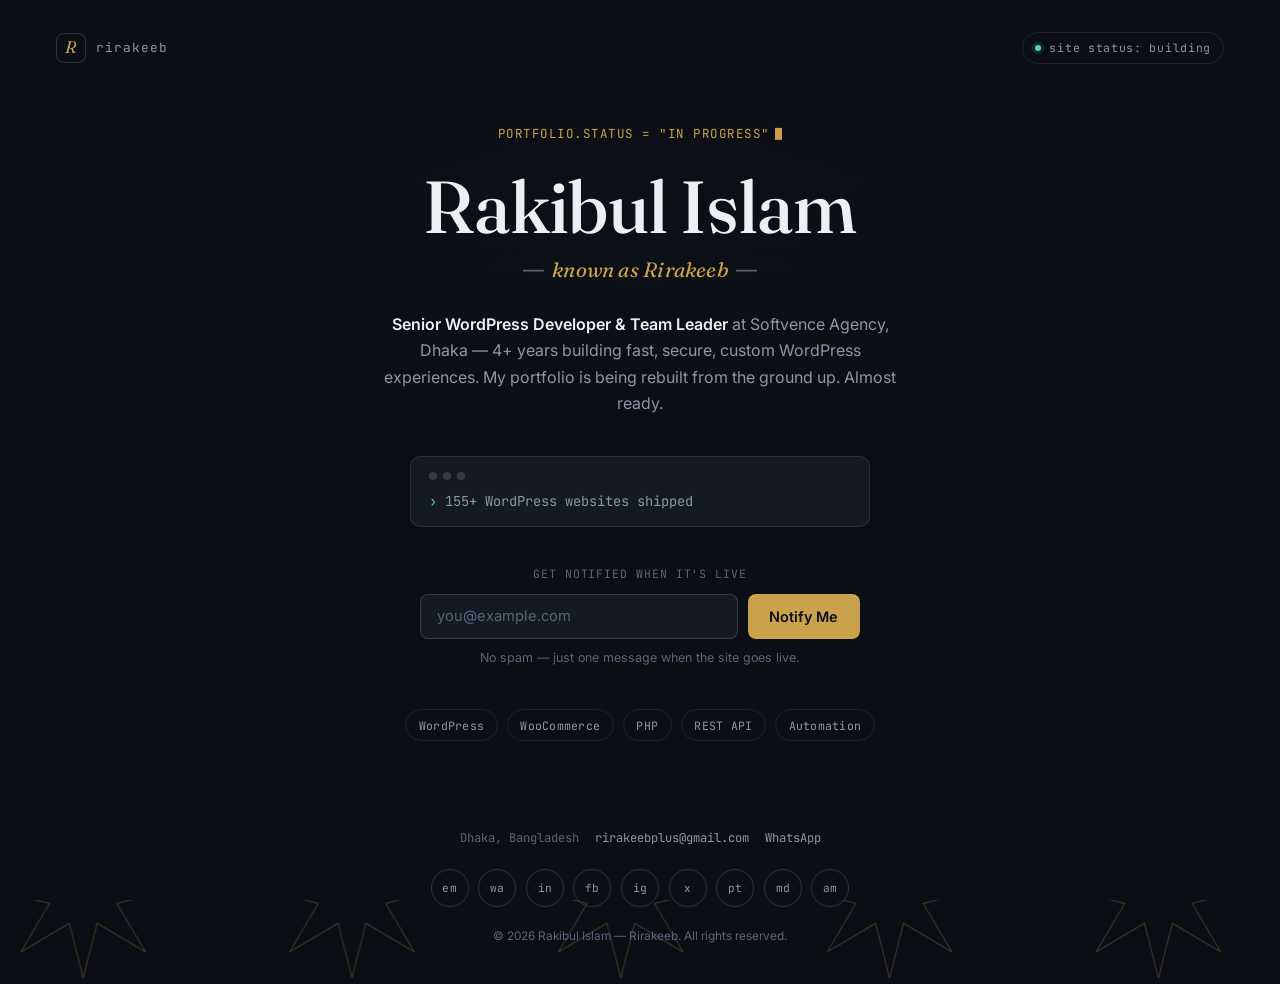
==== index.html @ 772b8db7 "Add initial HTML structure for coming soon page" ====
<!DOCTYPE html>
<html lang="en">
<head>
<meta charset="UTF-8">
<meta name="viewport" content="width=device-width, initial-scale=1.0">
<title>Rakibul Islam (Rirakeeb) — Coming Soon</title>
<meta name="description" content="Rakibul Islam, known as Rirakeeb — Senior WordPress Developer & Team Leader. Portfolio launching soon.">
<link rel="icon" href="data:image/svg+xml,<svg xmlns=%22http://www.w3.org/2000/svg%22 viewBox=%220 0 100 100%22><rect width=%22100%22 height=%22100%22 rx=%2222%22 fill=%22%230B0E14%22/><text x=%2250%22 y=%2266%22 font-size=%2258%22 text-anchor=%22middle%22 fill=%22%23C9A24B%22 font-family=%22Georgia,serif%22>R</text></svg>">

<link rel="preconnect" href="https://fonts.googleapis.com">
<link rel="preconnect" href="https://fonts.gstatic.com" crossorigin>
<link href="https://fonts.googleapis.com/css2?family=Fraunces:ital,opsz,wght@0,9..144,300;0,9..144,500;0,9..144,600;1,9..144,400;1,9..144,500&family=Inter:wght@400;500;600&family=JetBrains+Mono:wght@400;500&display=swap" rel="stylesheet">

<style>
  :root{
    --bg:#0B0E14;
    --bg-soft:#0F131B;
    --surface:#141924;
    --border:rgba(237,239,243,0.09);
    --border-strong:rgba(237,239,243,0.16);
    --text:#EDEFF3;
    --muted:#8D96A8;
    --muted-dim:#5C6478;
    --gold:#C9A24B;
    --gold-soft:rgba(201,162,75,0.14);
    --teal:#4FD1C5;
    --font-display:'Fraunces', Georgia, serif;
    --font-body:'Inter', -apple-system, BlinkMacSystemFont, sans-serif;
    --font-mono:'JetBrains Mono', 'Courier New', monospace;
    --max-w: 760px;
  }

  *{ margin:0; padding:0; box-sizing:border-box; }

  html{ color-scheme: dark; }

  body{
    background:var(--bg);
    color:var(--text);
    font-family:var(--font-body);
    line-height:1.5;
    min-height:100vh;
    overflow-x:hidden;
    position:relative;
    -webkit-font-smoothing:antialiased;
  }

  /* ---------- background: geometric star field ---------- */
  .star-field{
    position:fixed;
    inset:-25vmax;
    width:150vmax;
    height:150vmax;
    z-index:0;
    pointer-events:none;
    opacity:0.55;
    animation: spin-slow 220s linear infinite;
  }
  .star-field svg{ width:100%; height:100%; }
  .star-shape{
    fill:none;
    stroke:var(--gold);
    stroke-width:0.6;
    opacity:0.5;
  }
  .star-dot{ fill:var(--gold); opacity:0.35; }

  @keyframes spin-slow{
    from{ transform:rotate(0deg); }
    to{ transform:rotate(360deg); }
  }

  .vignette{
    position:fixed;
    inset:0;
    z-index:1;
    pointer-events:none;
    background:
      radial-gradient(ellipse 60% 50% at 50% 38%, rgba(11,14,20,0) 0%, var(--bg) 78%),
      linear-gradient(180deg, var(--bg-soft) 0%, var(--bg) 45%, var(--bg) 100%);
  }

  /* ---------- layout shell ---------- */
  .wrap{
    position:relative;
    z-index:2;
    min-height:100vh;
    display:flex;
    flex-direction:column;
  }

  header{
    display:flex;
    align-items:center;
    justify-content:space-between;
    padding:2rem clamp(1.25rem, 5vw, 3.5rem) 0;
  }

  .brandmark{
    display:flex;
    align-items:center;
    gap:0.6rem;
    font-family:var(--font-mono);
    font-size:0.8rem;
    letter-spacing:0.08em;
    color:var(--muted);
    text-decoration:none;
  }
  .brandmark .glyph{
    width:30px; height:30px;
    border:1px solid var(--border-strong);
    border-radius:8px;
    display:flex; align-items:center; justify-content:center;
    font-family:var(--font-display);
    font-style:italic;
    font-size:1.05rem;
    color:var(--gold);
  }

  .status-pill{
    font-family:var(--font-mono);
    font-size:0.72rem;
    letter-spacing:0.06em;
    color:var(--muted);
    border:1px solid var(--border);
    padding:0.4rem 0.75rem;
    border-radius:999px;
    display:flex;
    align-items:center;
    gap:0.5rem;
    white-space:nowrap;
  }
  .status-pill .dot{
    width:6px; height:6px; border-radius:50%;
    background:var(--teal);
    box-shadow:0 0 0 3px rgba(79,209,197,0.15);
    animation: pulse 2.4s ease-in-out infinite;
  }
  @keyframes pulse{
    0%,100%{ opacity:1; }
    50%{ opacity:0.35; }
  }

  main{
    flex:1;
    display:flex;
    align-items:center;
    justify-content:center;
    padding:3.5rem clamp(1.25rem, 5vw, 3.5rem);
  }

  .hero{
    max-width:var(--max-w);
    width:100%;
    text-align:center;
  }

  .eyebrow{
    font-family:var(--font-mono);
    font-size:0.78rem;
    letter-spacing:0.12em;
    text-transform:uppercase;
    color:var(--gold);
    display:inline-flex;
    align-items:baseline;
    gap:0.15rem;
    margin-bottom:1.6rem;
  }
  .eyebrow .cursor{
    display:inline-block;
    width:0.55em;
    height:1em;
    background:var(--gold);
    margin-left:0.2rem;
    animation: blink 1.05s steps(1) infinite;
    transform:translateY(0.15em);
  }
  @keyframes blink{ 50%{ opacity:0; } }

  h1{
    font-family:var(--font-display);
    font-weight:500;
    font-size:clamp(2.6rem, 7.5vw, 4.6rem);
    line-height:1.03;
    letter-spacing:-0.01em;
    color:var(--text);
  }

  .also-known{
    font-family:var(--font-display);
    font-style:italic;
    font-weight:400;
    font-size:clamp(1.05rem, 2.4vw, 1.3rem);
    color:var(--gold);
    margin-top:0.55rem;
    letter-spacing:0.01em;
  }
  .also-known::before,
  .also-known::after{
    content:"—";
    color:var(--muted-dim);
    margin:0 0.5rem;
    font-style:normal;
    font-family:var(--font-body);
  }

  .lede{
    max-width:520px;
    margin:1.6rem auto 0;
    color:var(--muted);
    font-size:1rem;
    line-height:1.65;
  }
  .lede strong{ color:var(--text); font-weight:600; }

  /* ---------- terminal ticker ---------- */
  .ticker{
    margin:2.5rem auto 0;
    max-width:460px;
    border:1px solid var(--border);
    background:var(--surface);
    border-radius:10px;
    padding:0.9rem 1.1rem;
    text-align:left;
  }
  .ticker-head{
    display:flex;
    gap:6px;
    margin-bottom:0.7rem;
  }
  .ticker-head span{
    width:8px; height:8px; border-radius:50%;
    background:var(--border-strong);
  }
  .ticker-line{
    font-family:var(--font-mono);
    font-size:0.86rem;
    color:var(--muted);
    min-height:1.3em;
    display:flex;
    align-items:center;
    transition:opacity 0.35s ease, transform 0.35s ease;
  }
  .ticker-line .arrow{ color:var(--teal); margin-right:0.6em; }
  .ticker-line.fade{ opacity:0; transform:translateY(4px); }

  /* ---------- notify form ---------- */
  .notify{
    margin:2.4rem auto 0;
    max-width:440px;
  }
  .notify-label{
    font-family:var(--font-mono);
    font-size:0.72rem;
    letter-spacing:0.08em;
    text-transform:uppercase;
    color:var(--muted-dim);
    margin-bottom:0.7rem;
  }
  form{
    display:flex;
    gap:0.6rem;
  }
  input[type="email"]{
    flex:1;
    background:var(--surface);
    border:1px solid var(--border-strong);
    color:var(--text);
    font-family:var(--font-body);
    font-size:0.92rem;
    padding:0.78rem 1rem;
    border-radius:8px;
    outline:none;
    transition:border-color 0.2s ease, background 0.2s ease;
  }
  input[type="email"]::placeholder{ color:var(--muted-dim); }
  input[type="email"]:focus{
    border-color:var(--gold);
    background:#171D29;
  }
  button[type="submit"]{
    font-family:var(--font-body);
    font-weight:600;
    font-size:0.9rem;
    color:var(--bg);
    background:var(--gold);
    border:none;
    padding:0 1.35rem;
    border-radius:8px;
    cursor:pointer;
    white-space:nowrap;
    transition:background 0.2s ease, transform 0.15s ease;
  }
  button[type="submit"]:hover{ background:#DDB863; }
  button[type="submit"]:active{ transform:scale(0.97); }
  button[type="submit"]:focus-visible,
  input[type="email"]:focus-visible,
  .badge:focus-visible,
  .brandmark:focus-visible{
    outline:2px solid var(--gold);
    outline-offset:2px;
  }

  .form-note{
    font-size:0.78rem;
    color:var(--muted-dim);
    margin-top:0.65rem;
    min-height:1.1em;
    transition:opacity 0.3s ease;
  }
  .form-note.success{ color:var(--teal); }

  /* ---------- skill chips ---------- */
  .chips{
    display:flex;
    flex-wrap:wrap;
    justify-content:center;
    gap:0.55rem;
    margin:2.6rem auto 0;
    max-width:520px;
  }
  .chip{
    font-family:var(--font-mono);
    font-size:0.72rem;
    letter-spacing:0.02em;
    color:var(--muted);
    border:1px solid var(--border);
    padding:0.4rem 0.8rem;
    border-radius:999px;
  }

  /* ---------- footer ---------- */
  footer{
    padding:2rem clamp(1.25rem, 5vw, 3.5rem) 2.4rem;
    display:flex;
    flex-direction:column;
    align-items:center;
    gap:1.3rem;
  }

  .foot-meta{
    display:flex;
    flex-wrap:wrap;
    justify-content:center;
    gap:0.4rem 1rem;
    font-family:var(--font-mono);
    font-size:0.76rem;
    color:var(--muted-dim);
  }
  .foot-meta a{ color:var(--muted); text-decoration:none; border-bottom:1px solid transparent; }
  .foot-meta a:hover{ color:var(--gold); border-color:var(--gold); }

  .badges{
    display:flex;
    flex-wrap:wrap;
    justify-content:center;
    gap:0.6rem;
  }
  .badge{
    width:38px; height:38px;
    border:1px solid var(--border-strong);
    border-radius:50%;
    display:flex; align-items:center; justify-content:center;
    font-family:var(--font-mono);
    font-size:0.7rem;
    letter-spacing:0.02em;
    color:var(--muted);
    text-decoration:none;
    transition:border-color 0.2s ease, color 0.2s ease, background 0.2s ease, transform 0.15s ease;
  }
  .badge:hover{
    border-color:var(--gold);
    color:var(--bg);
    background:var(--gold);
    transform:translateY(-2px);
  }

  .copyline{
    font-size:0.74rem;
    color:var(--muted-dim);
    text-align:center;
  }

  /* ---------- responsive ---------- */
  @media (max-width: 520px){
    form{ flex-direction:column; }
    button[type="submit"]{ padding:0.78rem; }
    .also-known::before,.also-known::after{ display:none; }
  }

  @media (prefers-reduced-motion: reduce){
    .star-field{ animation:none; }
    .status-pill .dot{ animation:none; }
    .eyebrow .cursor{ animation:none; }
    .ticker-line{ transition:none; }
  }
</style>
</head>
<body>

<div class="star-field" id="starField">
  <svg viewBox="0 0 1000 1000" preserveAspectRatio="xMidYMid slice">
    <defs>
      <pattern id="starPattern" width="140" height="140" patternUnits="userSpaceOnUse">
        <polygon class="star-shape" id="starPoly" points=""></polygon>
        <circle class="star-dot" cx="70" cy="70" r="1.6"></circle>
      </pattern>
    </defs>
    <rect width="1000" height="1000" fill="url(#starPattern)"></rect>
  </svg>
</div>
<div class="vignette"></div>

<div class="wrap">
  <header>
    <a href="#" class="brandmark" aria-label="Rirakeeb home">
      <span class="glyph">R</span>
      <span>rirakeeb</span>
    </a>
    <div class="status-pill">
      <span class="dot"></span>
      <span>site status: building</span>
    </div>
  </header>

  <main>
    <div class="hero">
      <p class="eyebrow">portfolio.status = "in progress"<span class="cursor" aria-hidden="true"></span></p>

      <h1>Rakibul Islam</h1>
      <p class="also-known">known as Rirakeeb</p>

      <p class="lede">
        <strong>Senior WordPress Developer &amp; Team Leader</strong> at Softvence Agency, Dhaka —
        4+ years building fast, secure, custom WordPress experiences.
        My portfolio is being rebuilt from the ground up. Almost ready.
      </p>

      <div class="ticker" aria-live="polite">
        <div class="ticker-head"><span></span><span></span><span></span></div>
        <div class="ticker-line" id="tickerLine">
          <span class="arrow">›</span><span id="tickerText">155+ WordPress websites shipped</span>
        </div>
      </div>

      <div class="notify">
        <p class="notify-label">get notified when it's live</p>
        <form id="notifyForm" action="https://formsubmit.co/rirakeebplus@gmail.com" method="POST">
          <label for="emailInput" class="sr-only" style="position:absolute;left:-9999px;">Email address</label>
          <input type="hidden" name="_subject" value="New notify-me signup — portfolio">
          <input type="hidden" name="_captcha" value="false">
          <input type="hidden" name="_template" value="table">
          <input type="hidden" name="_next" value="https://rakibul-islam.pro.bd/?submitted=true">
          <input type="email" id="emailInput" name="email" placeholder="you@example.com" required autocomplete="email">
          <button type="submit">Notify Me</button>
        </form>
        <p class="form-note" id="formNote">No spam — just one message when the site goes live.</p>
      </div>

      <div class="chips">
        <span class="chip">WordPress</span>
        <span class="chip">WooCommerce</span>
        <span class="chip">PHP</span>
        <span class="chip">REST API</span>
        <span class="chip">Automation</span>
      </div>
    </div>
  </main>

  <footer>
    <div class="foot-meta">
      <span>Dhaka, Bangladesh</span>
      <a href="mailto:rirakeebplus@gmail.com">rirakeebplus@gmail.com</a>
      <a href="https://wa.me/8801920759102" target="_blank" rel="noopener">WhatsApp</a>
    </div>

    <nav class="badges" aria-label="Social links">
      <a class="badge" href="mailto:rirakeebplus@gmail.com" title="Email" aria-label="Email">em</a>
      <a class="badge" href="https://wa.me/8801920759102" target="_blank" rel="noopener" title="WhatsApp" aria-label="WhatsApp">wa</a>
      <a class="badge" href="https://linkedin.com/in/rirakeeb" target="_blank" rel="noopener" title="LinkedIn" aria-label="LinkedIn">in</a>
      <a class="badge" href="https://facebook.com/rirakeeb" target="_blank" rel="noopener" title="Facebook" aria-label="Facebook">fb</a>
      <a class="badge" href="https://instagram.com/rirakeeb" target="_blank" rel="noopener" title="Instagram" aria-label="Instagram">ig</a>
      <a class="badge" href="https://twitter.com/rirakeeb_" target="_blank" rel="noopener" title="Twitter / X" aria-label="Twitter / X">x</a>
      <a class="badge" href="https://pinterest.com/rirakeeb" target="_blank" rel="noopener" title="Pinterest" aria-label="Pinterest">pt</a>
      <a class="badge" href="https://medium.com/@rirakeeb" target="_blank" rel="noopener" title="Medium" aria-label="Medium">md</a>
      <a class="badge" href="https://about.me/rirakeeb" target="_blank" rel="noopener" title="About.me" aria-label="About.me">am</a>
    </nav>

    <p class="copyline">© <span id="year"></span> Rakibul Islam — Rirakeeb. All rights reserved.</p>
  </footer>
</div>

<script>
  // ---- build the 8-point star pattern precisely ----
  (function buildStar(){
    const cx = 70, cy = 70, rOuter = 46, rInner = 19, points = 16;
    let pts = [];
    for(let i = 0; i < points; i++){
      const angle = (Math.PI / (points/2)) * i - Math.PI/2;
      const r = i % 2 === 0 ? rOuter : rInner;
      const x = cx + r * Math.cos(angle);
      const y = cy + r * Math.sin(angle);
      pts.push(x.toFixed(2) + "," + y.toFixed(2));
    }
    const poly = document.getElementById("starPoly");
    if(poly) poly.setAttribute("points", pts.join(" "));
  })();

  // ---- footer year ----
  document.getElementById("year").textContent = new Date().getFullYear();

  // ---- terminal ticker rotation ----
  const tickerItems = [
    "155+ WordPress websites shipped",
    "Leading an 8-member dev team",
    "WooCommerce · REST API · Custom Plugins",
    "AI &amp; workflow automation integrations",
    "Based in Dhaka, Bangladesh"
  ].map(s => s.replace("&amp;", "&"));

  const tickerText = document.getElementById("tickerText");
  const tickerLine = document.getElementById("tickerLine");
  let tickerIndex = 0;
  const reduceMotion = window.matchMedia("(prefers-reduced-motion: reduce)").matches;

  function rotateTicker(){
    tickerLine.classList.add("fade");
    setTimeout(() => {
      tickerIndex = (tickerIndex + 1) % tickerItems.length;
      tickerText.textContent = tickerItems[tickerIndex];
      tickerLine.classList.remove("fade");
    }, reduceMotion ? 0 : 350);
  }
  if(!reduceMotion){
    setInterval(rotateTicker, 3000);
  }

  // ---- notify form is now handled natively by FormSubmit.co (see form action) ----
</script>

</body>
</html>
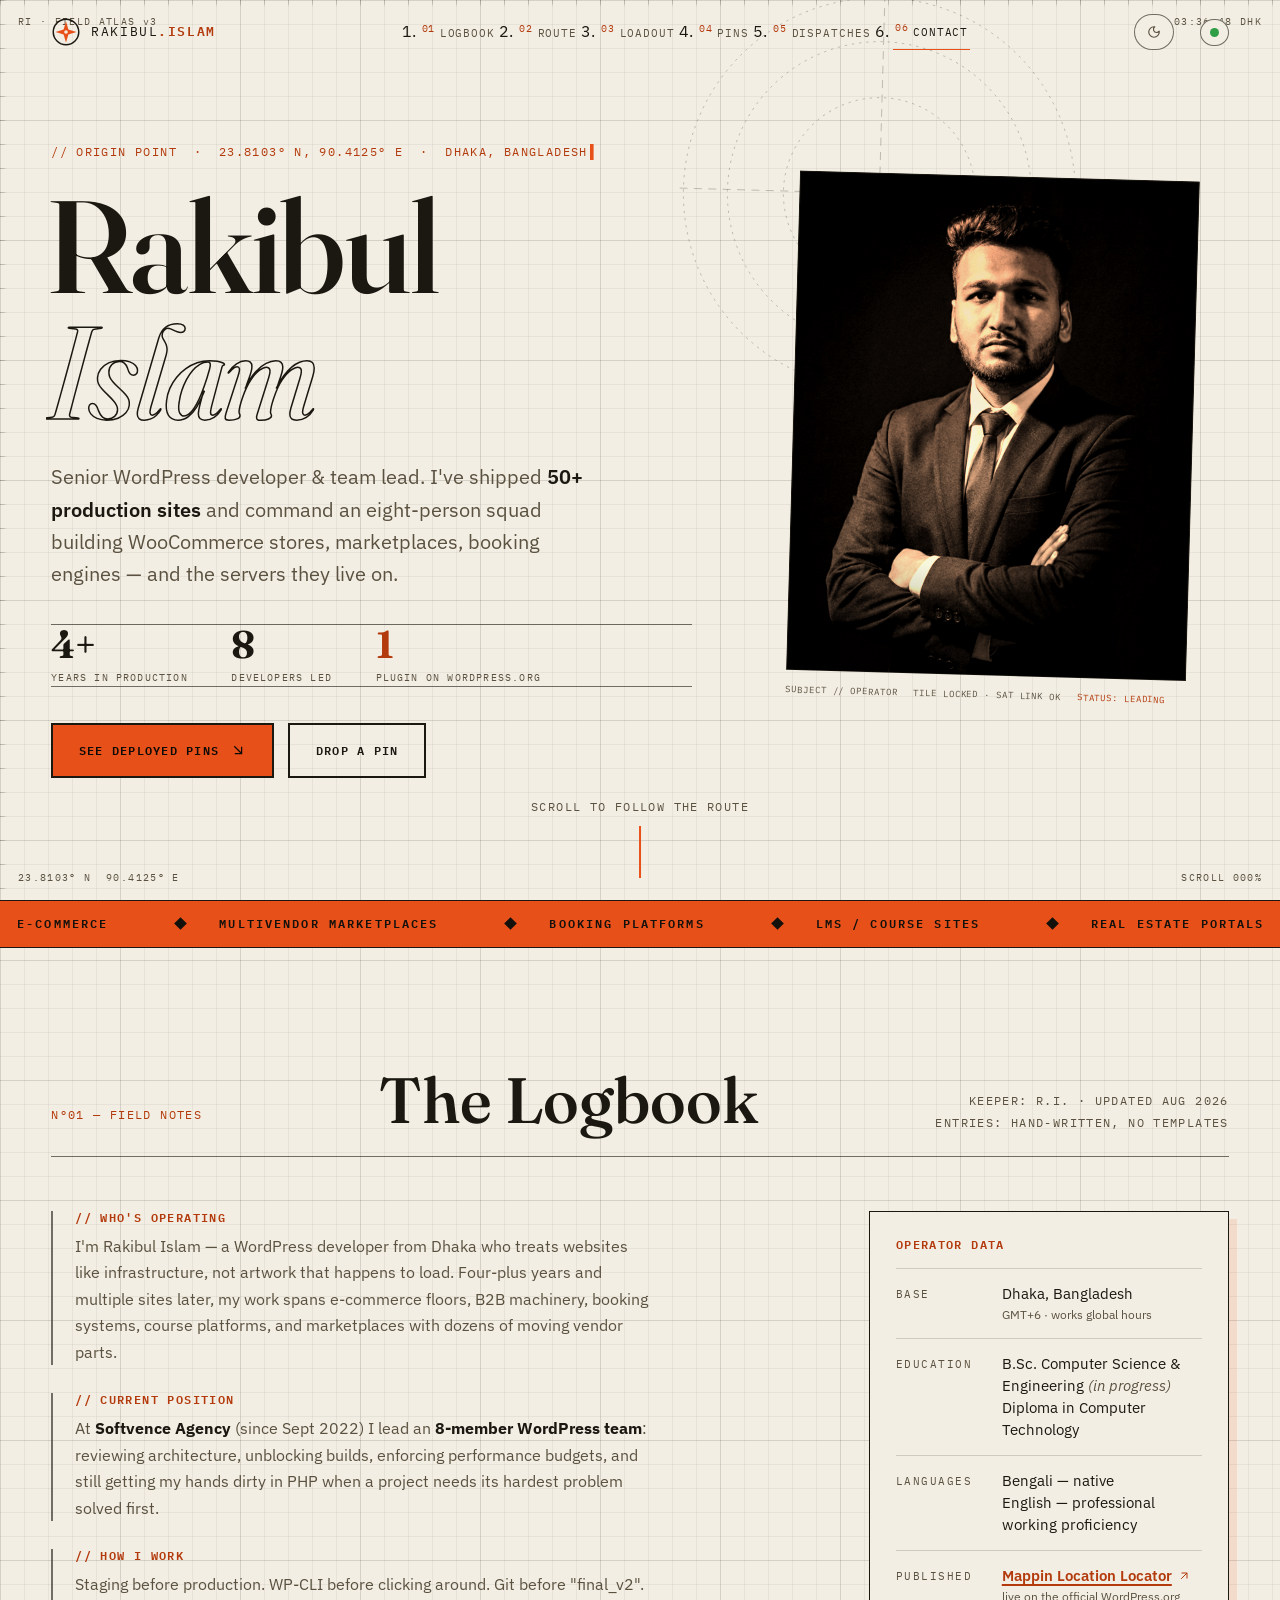
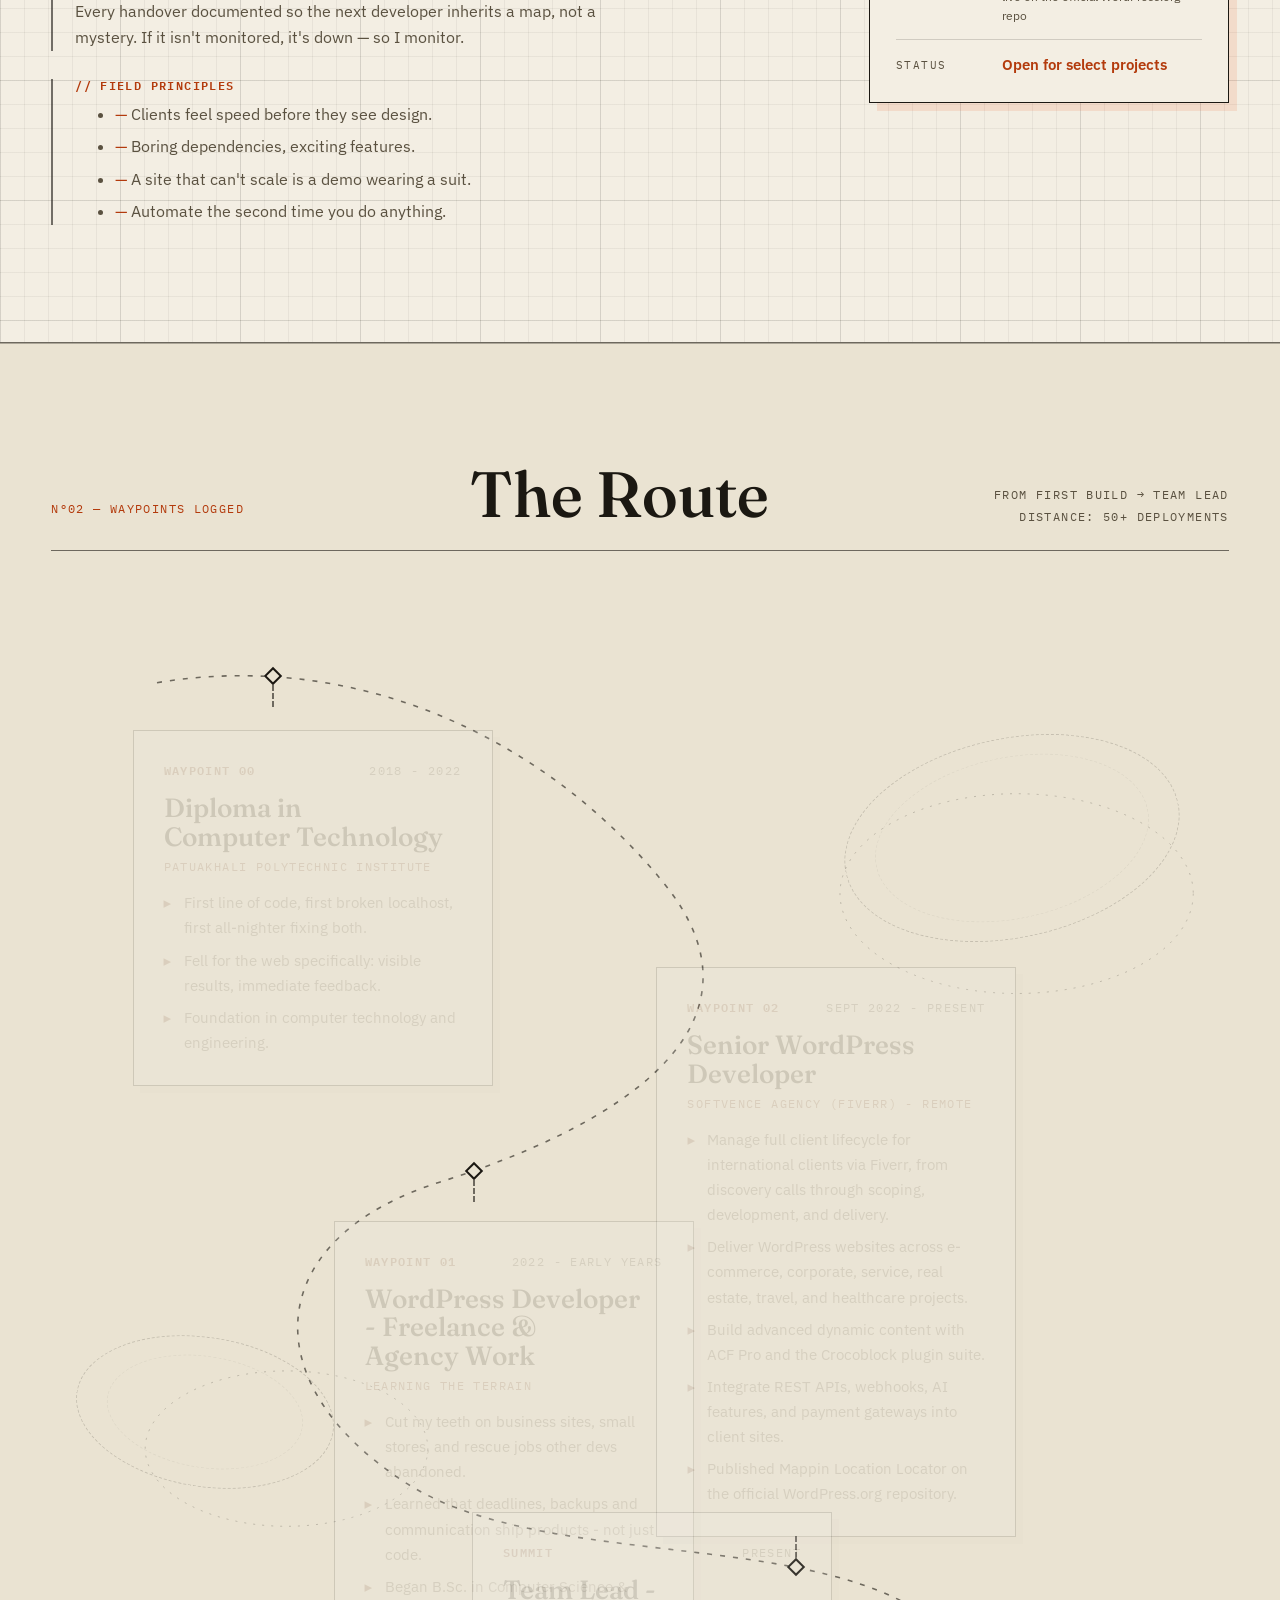
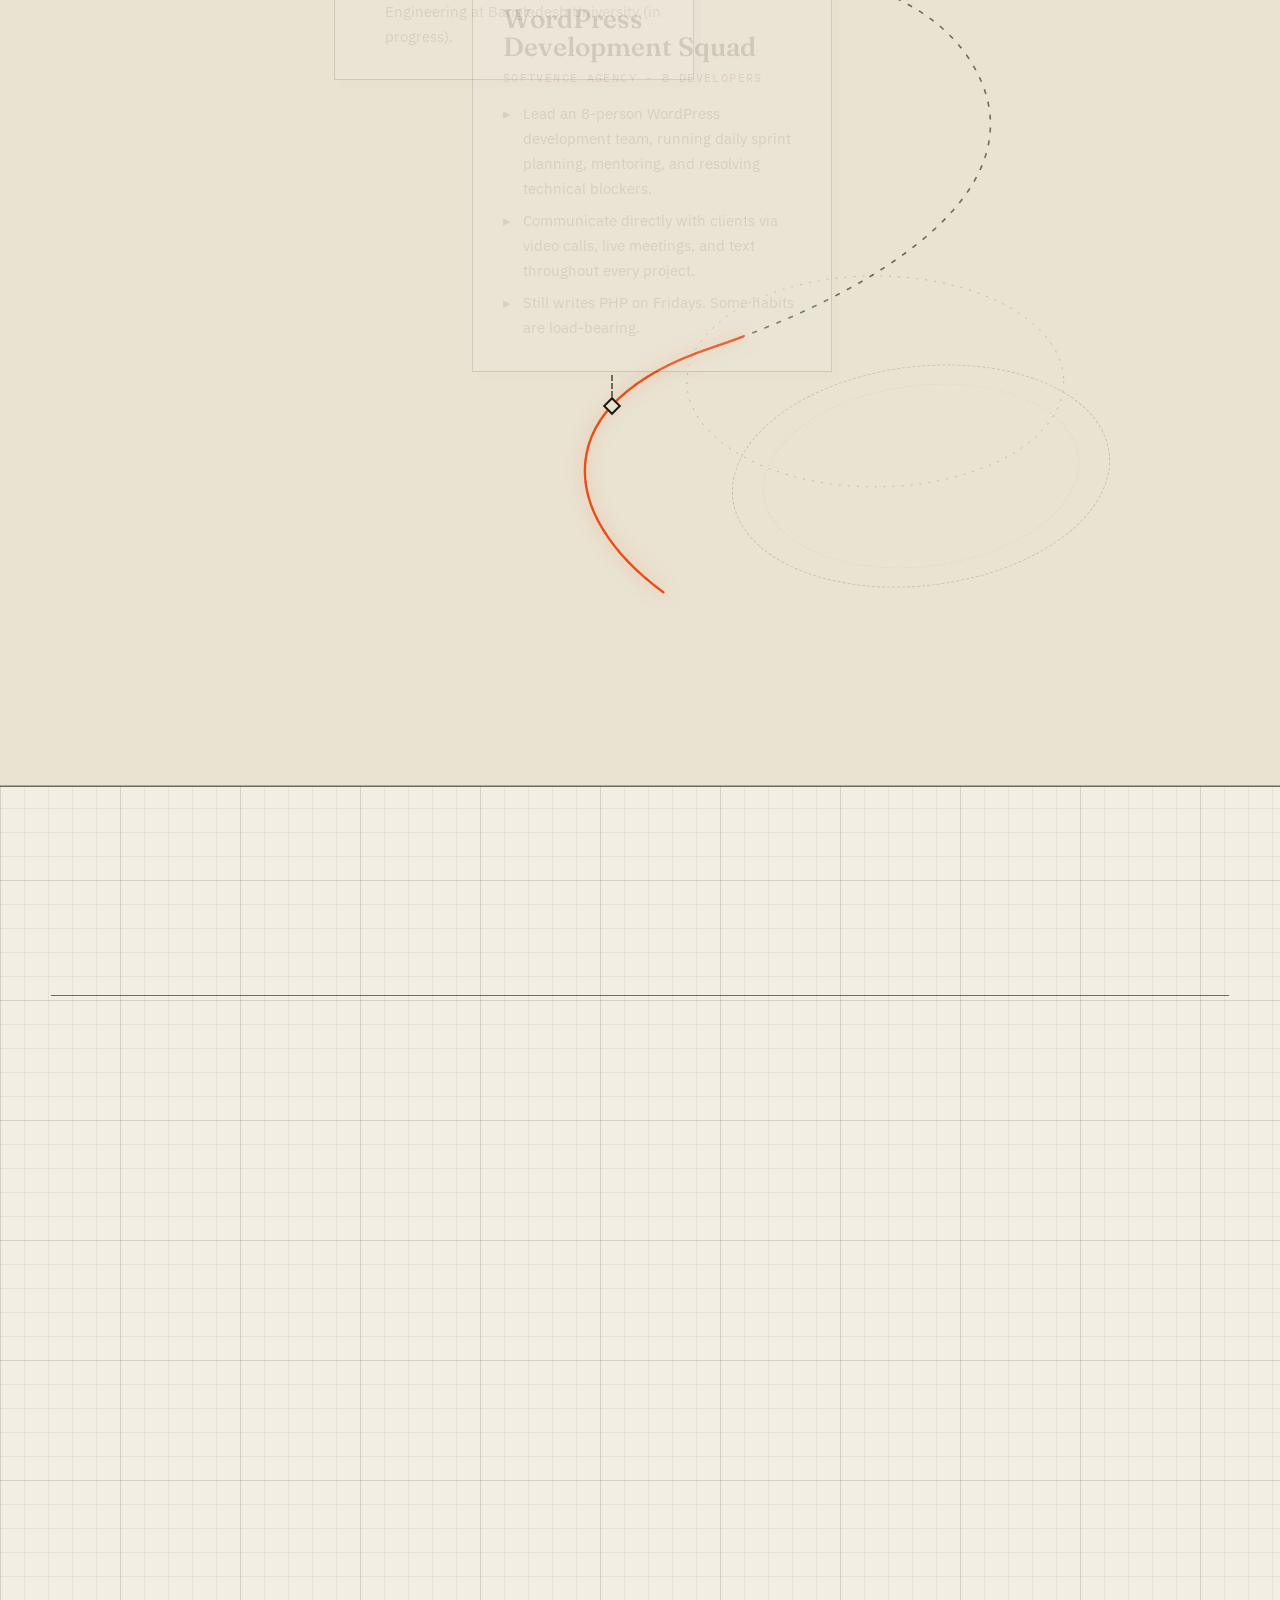
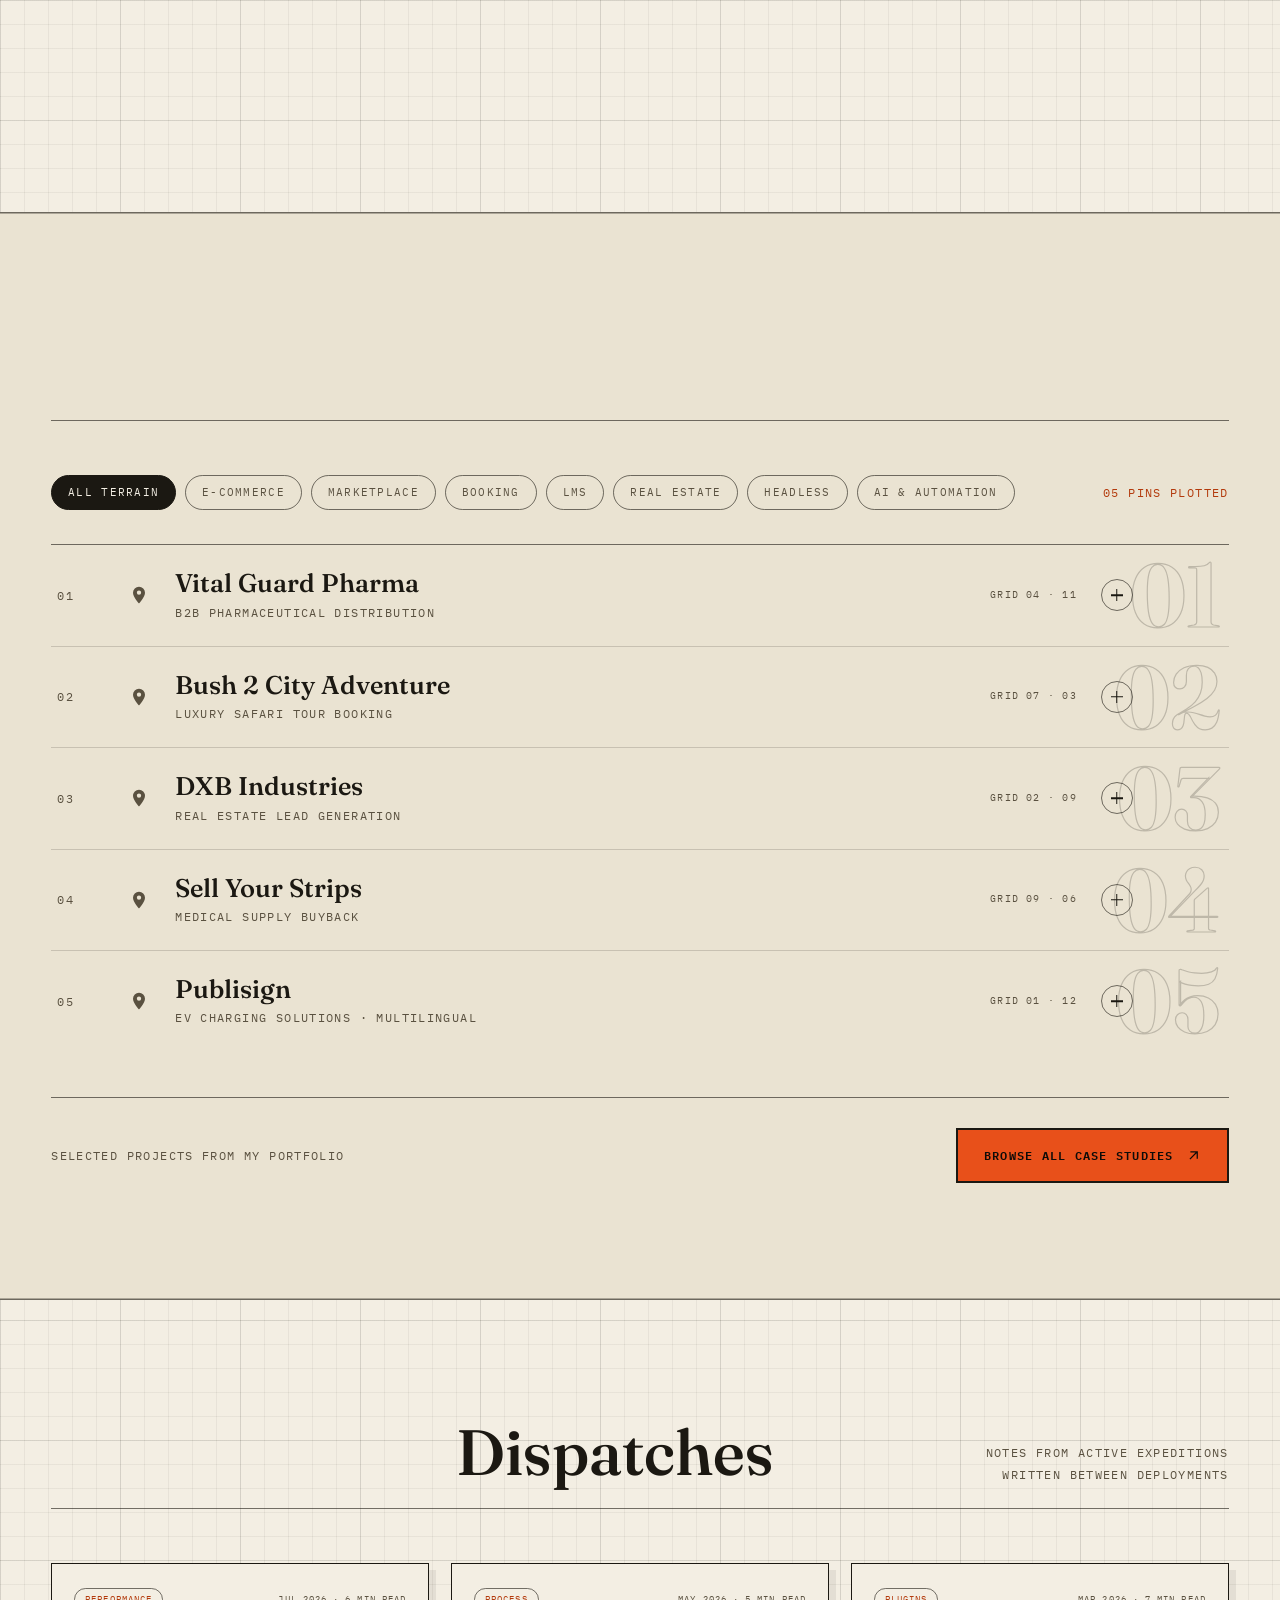
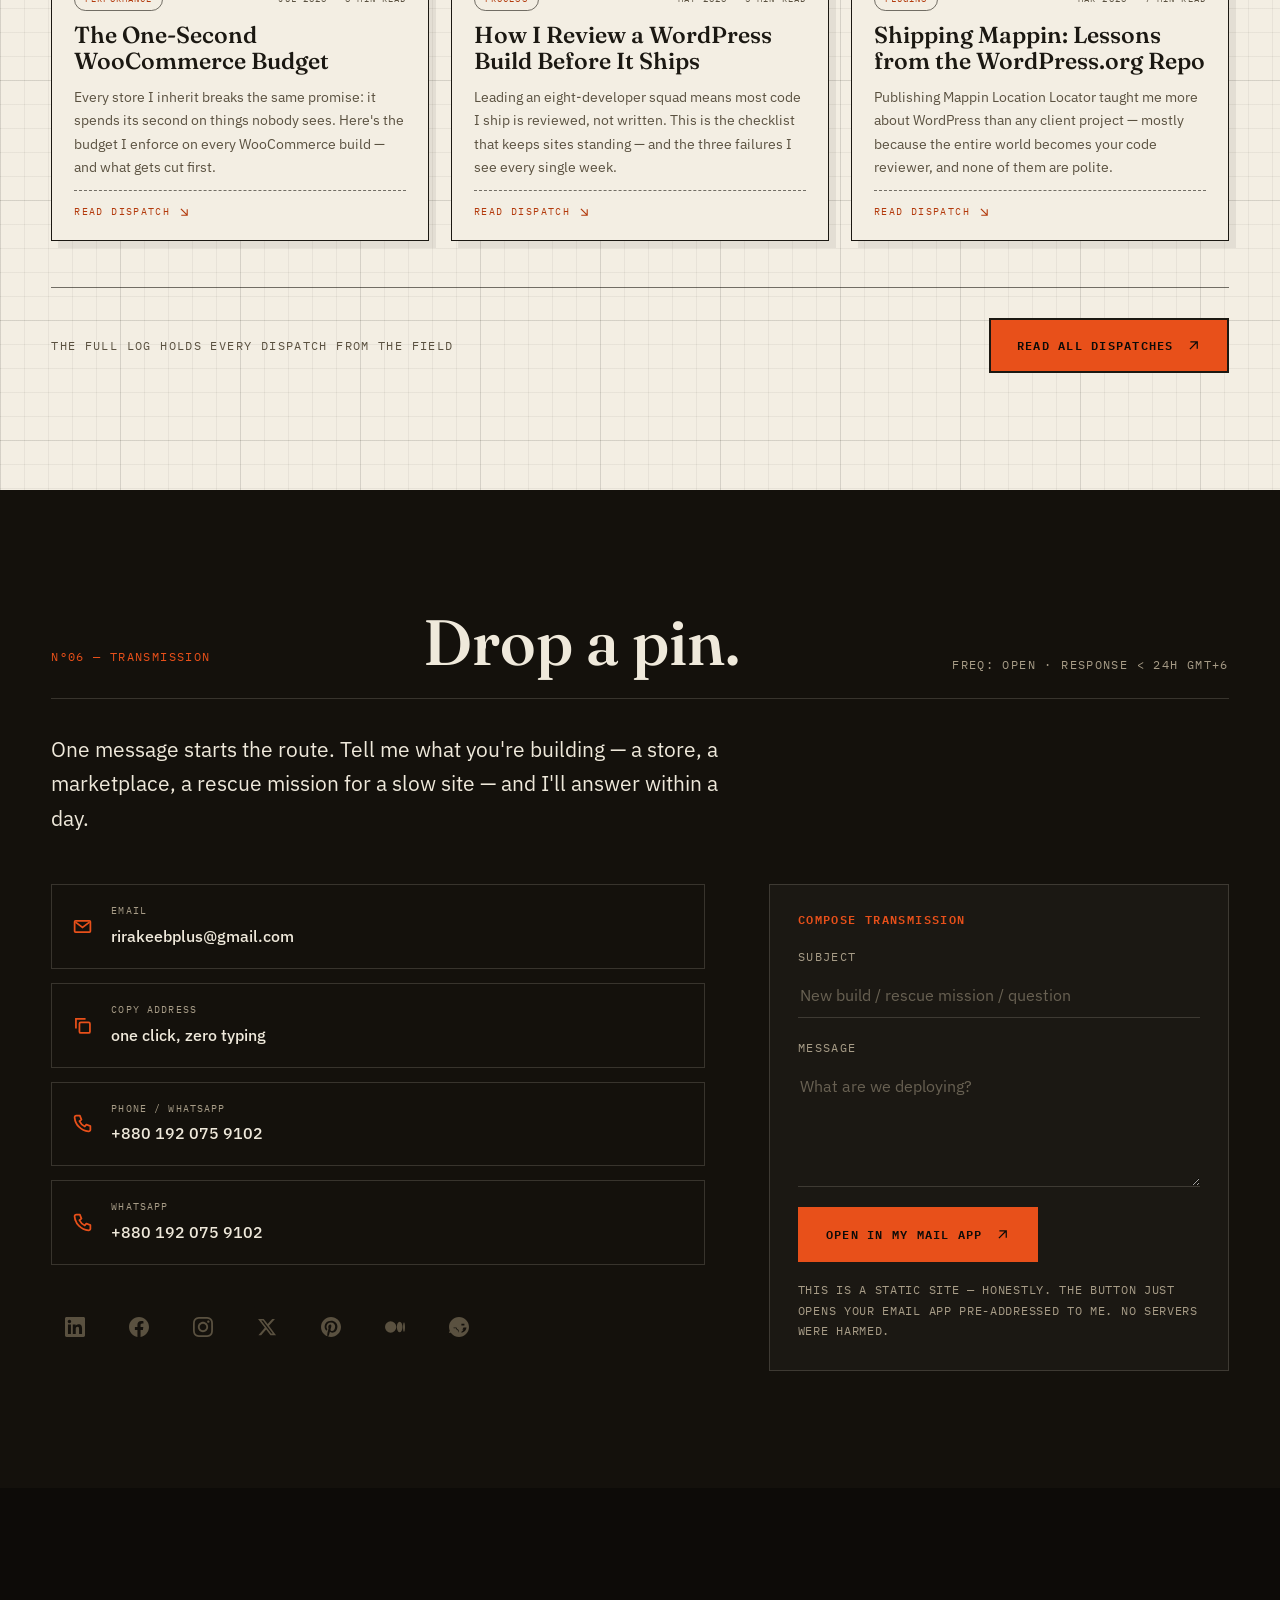
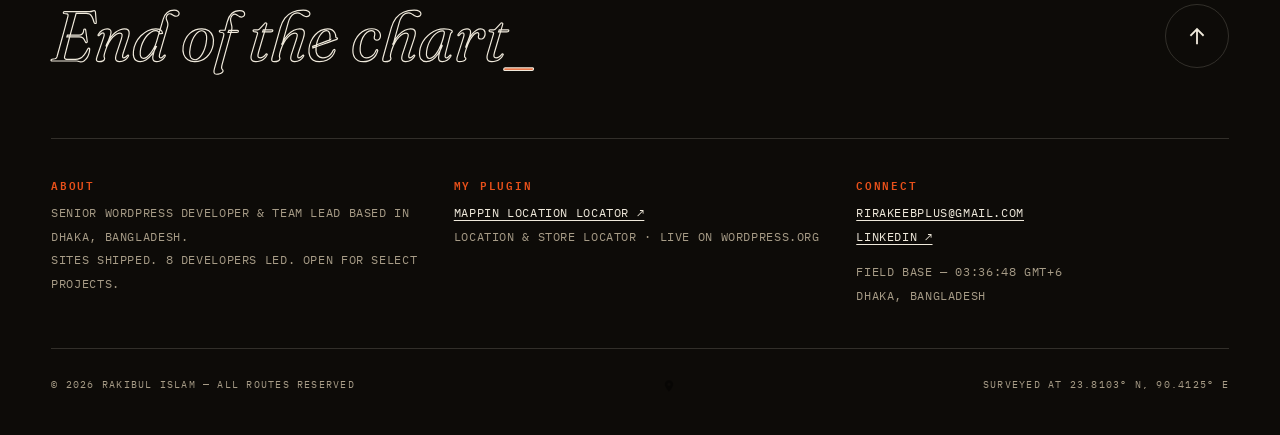
==== commit 3b821706: "Save local portfolio files before merge" ====
--- a/index.html
+++ b/index.html
@@ -1,542 +1,701 @@
-<!DOCTYPE html>
+<!doctype html>
 <html lang="en">
 <head>
-<meta charset="UTF-8">
-<meta name="viewport" content="width=device-width, initial-scale=1.0">
-<title>Rakibul Islam (Rirakeeb) — Coming Soon</title>
-<meta name="description" content="Rakibul Islam, known as Rirakeeb — Senior WordPress Developer & Team Leader. Portfolio launching soon.">
-<link rel="icon" href="data:image/svg+xml,<svg xmlns=%22http://www.w3.org/2000/svg%22 viewBox=%220 0 100 100%22><rect width=%22100%22 height=%22100%22 rx=%2222%22 fill=%22%230B0E14%22/><text x=%2250%22 y=%2266%22 font-size=%2258%22 text-anchor=%22middle%22 fill=%22%23C9A24B%22 font-family=%22Georgia,serif%22>R</text></svg>">
-
-<link rel="preconnect" href="https://fonts.googleapis.com">
-<link rel="preconnect" href="https://fonts.gstatic.com" crossorigin>
-<link href="https://fonts.googleapis.com/css2?family=Fraunces:ital,opsz,wght@0,9..144,300;0,9..144,500;0,9..144,600;1,9..144,400;1,9..144,500&family=Inter:wght@400;500;600&family=JetBrains+Mono:wght@400;500&display=swap" rel="stylesheet">
-
-<style>
-  :root{
-    --bg:#0B0E14;
-    --bg-soft:#0F131B;
-    --surface:#141924;
-    --border:rgba(237,239,243,0.09);
-    --border-strong:rgba(237,239,243,0.16);
-    --text:#EDEFF3;
-    --muted:#8D96A8;
-    --muted-dim:#5C6478;
-    --gold:#C9A24B;
-    --gold-soft:rgba(201,162,75,0.14);
-    --teal:#4FD1C5;
-    --font-display:'Fraunces', Georgia, serif;
-    --font-body:'Inter', -apple-system, BlinkMacSystemFont, sans-serif;
-    --font-mono:'JetBrains Mono', 'Courier New', monospace;
-    --max-w: 760px;
-  }
-
-  *{ margin:0; padding:0; box-sizing:border-box; }
-
-  html{ color-scheme: dark; }
-
-  body{
-    background:var(--bg);
-    color:var(--text);
-    font-family:var(--font-body);
-    line-height:1.5;
-    min-height:100vh;
-    overflow-x:hidden;
-    position:relative;
-    -webkit-font-smoothing:antialiased;
-  }
-
-  /* ---------- background: geometric star field ---------- */
-  .star-field{
-    position:fixed;
-    inset:-25vmax;
-    width:150vmax;
-    height:150vmax;
-    z-index:0;
-    pointer-events:none;
-    opacity:0.55;
-    animation: spin-slow 220s linear infinite;
-  }
-  .star-field svg{ width:100%; height:100%; }
-  .star-shape{
-    fill:none;
-    stroke:var(--gold);
-    stroke-width:0.6;
-    opacity:0.5;
-  }
-  .star-dot{ fill:var(--gold); opacity:0.35; }
-
-  @keyframes spin-slow{
-    from{ transform:rotate(0deg); }
-    to{ transform:rotate(360deg); }
-  }
-
-  .vignette{
-    position:fixed;
-    inset:0;
-    z-index:1;
-    pointer-events:none;
-    background:
-      radial-gradient(ellipse 60% 50% at 50% 38%, rgba(11,14,20,0) 0%, var(--bg) 78%),
-      linear-gradient(180deg, var(--bg-soft) 0%, var(--bg) 45%, var(--bg) 100%);
-  }
-
-  /* ---------- layout shell ---------- */
-  .wrap{
-    position:relative;
-    z-index:2;
-    min-height:100vh;
-    display:flex;
-    flex-direction:column;
-  }
-
-  header{
-    display:flex;
-    align-items:center;
-    justify-content:space-between;
-    padding:2rem clamp(1.25rem, 5vw, 3.5rem) 0;
-  }
-
-  .brandmark{
-    display:flex;
-    align-items:center;
-    gap:0.6rem;
-    font-family:var(--font-mono);
-    font-size:0.8rem;
-    letter-spacing:0.08em;
-    color:var(--muted);
-    text-decoration:none;
-  }
-  .brandmark .glyph{
-    width:30px; height:30px;
-    border:1px solid var(--border-strong);
-    border-radius:8px;
-    display:flex; align-items:center; justify-content:center;
-    font-family:var(--font-display);
-    font-style:italic;
-    font-size:1.05rem;
-    color:var(--gold);
-  }
-
-  .status-pill{
-    font-family:var(--font-mono);
-    font-size:0.72rem;
-    letter-spacing:0.06em;
-    color:var(--muted);
-    border:1px solid var(--border);
-    padding:0.4rem 0.75rem;
-    border-radius:999px;
-    display:flex;
-    align-items:center;
-    gap:0.5rem;
-    white-space:nowrap;
-  }
-  .status-pill .dot{
-    width:6px; height:6px; border-radius:50%;
-    background:var(--teal);
-    box-shadow:0 0 0 3px rgba(79,209,197,0.15);
-    animation: pulse 2.4s ease-in-out infinite;
-  }
-  @keyframes pulse{
-    0%,100%{ opacity:1; }
-    50%{ opacity:0.35; }
-  }
-
-  main{
-    flex:1;
-    display:flex;
-    align-items:center;
-    justify-content:center;
-    padding:3.5rem clamp(1.25rem, 5vw, 3.5rem);
-  }
-
-  .hero{
-    max-width:var(--max-w);
-    width:100%;
-    text-align:center;
-  }
-
-  .eyebrow{
-    font-family:var(--font-mono);
-    font-size:0.78rem;
-    letter-spacing:0.12em;
-    text-transform:uppercase;
-    color:var(--gold);
-    display:inline-flex;
-    align-items:baseline;
-    gap:0.15rem;
-    margin-bottom:1.6rem;
-  }
-  .eyebrow .cursor{
-    display:inline-block;
-    width:0.55em;
-    height:1em;
-    background:var(--gold);
-    margin-left:0.2rem;
-    animation: blink 1.05s steps(1) infinite;
-    transform:translateY(0.15em);
-  }
-  @keyframes blink{ 50%{ opacity:0; } }
-
-  h1{
-    font-family:var(--font-display);
-    font-weight:500;
-    font-size:clamp(2.6rem, 7.5vw, 4.6rem);
-    line-height:1.03;
-    letter-spacing:-0.01em;
-    color:var(--text);
-  }
-
-  .also-known{
-    font-family:var(--font-display);
-    font-style:italic;
-    font-weight:400;
-    font-size:clamp(1.05rem, 2.4vw, 1.3rem);
-    color:var(--gold);
-    margin-top:0.55rem;
-    letter-spacing:0.01em;
-  }
-  .also-known::before,
-  .also-known::after{
-    content:"—";
-    color:var(--muted-dim);
-    margin:0 0.5rem;
-    font-style:normal;
-    font-family:var(--font-body);
-  }
-
-  .lede{
-    max-width:520px;
-    margin:1.6rem auto 0;
-    color:var(--muted);
-    font-size:1rem;
-    line-height:1.65;
-  }
-  .lede strong{ color:var(--text); font-weight:600; }
-
-  /* ---------- terminal ticker ---------- */
-  .ticker{
-    margin:2.5rem auto 0;
-    max-width:460px;
-    border:1px solid var(--border);
-    background:var(--surface);
-    border-radius:10px;
-    padding:0.9rem 1.1rem;
-    text-align:left;
-  }
-  .ticker-head{
-    display:flex;
-    gap:6px;
-    margin-bottom:0.7rem;
-  }
-  .ticker-head span{
-    width:8px; height:8px; border-radius:50%;
-    background:var(--border-strong);
-  }
-  .ticker-line{
-    font-family:var(--font-mono);
-    font-size:0.86rem;
-    color:var(--muted);
-    min-height:1.3em;
-    display:flex;
-    align-items:center;
-    transition:opacity 0.35s ease, transform 0.35s ease;
-  }
-  .ticker-line .arrow{ color:var(--teal); margin-right:0.6em; }
-  .ticker-line.fade{ opacity:0; transform:translateY(4px); }
-
-  /* ---------- notify form ---------- */
-  .notify{
-    margin:2.4rem auto 0;
-    max-width:440px;
-  }
-  .notify-label{
-    font-family:var(--font-mono);
-    font-size:0.72rem;
-    letter-spacing:0.08em;
-    text-transform:uppercase;
-    color:var(--muted-dim);
-    margin-bottom:0.7rem;
-  }
-  form{
-    display:flex;
-    gap:0.6rem;
-  }
-  input[type="email"]{
-    flex:1;
-    background:var(--surface);
-    border:1px solid var(--border-strong);
-    color:var(--text);
-    font-family:var(--font-body);
-    font-size:0.92rem;
-    padding:0.78rem 1rem;
-    border-radius:8px;
-    outline:none;
-    transition:border-color 0.2s ease, background 0.2s ease;
-  }
-  input[type="email"]::placeholder{ color:var(--muted-dim); }
-  input[type="email"]:focus{
-    border-color:var(--gold);
-    background:#171D29;
-  }
-  button[type="submit"]{
-    font-family:var(--font-body);
-    font-weight:600;
-    font-size:0.9rem;
-    color:var(--bg);
-    background:var(--gold);
-    border:none;
-    padding:0 1.35rem;
-    border-radius:8px;
-    cursor:pointer;
-    white-space:nowrap;
-    transition:background 0.2s ease, transform 0.15s ease;
-  }
-  button[type="submit"]:hover{ background:#DDB863; }
-  button[type="submit"]:active{ transform:scale(0.97); }
-  button[type="submit"]:focus-visible,
-  input[type="email"]:focus-visible,
-  .badge:focus-visible,
-  .brandmark:focus-visible{
-    outline:2px solid var(--gold);
-    outline-offset:2px;
-  }
-
-  .form-note{
-    font-size:0.78rem;
-    color:var(--muted-dim);
-    margin-top:0.65rem;
-    min-height:1.1em;
-    transition:opacity 0.3s ease;
-  }
-  .form-note.success{ color:var(--teal); }
-
-  /* ---------- skill chips ---------- */
-  .chips{
-    display:flex;
-    flex-wrap:wrap;
-    justify-content:center;
-    gap:0.55rem;
-    margin:2.6rem auto 0;
-    max-width:520px;
-  }
-  .chip{
-    font-family:var(--font-mono);
-    font-size:0.72rem;
-    letter-spacing:0.02em;
-    color:var(--muted);
-    border:1px solid var(--border);
-    padding:0.4rem 0.8rem;
-    border-radius:999px;
-  }
-
-  /* ---------- footer ---------- */
-  footer{
-    padding:2rem clamp(1.25rem, 5vw, 3.5rem) 2.4rem;
-    display:flex;
-    flex-direction:column;
-    align-items:center;
-    gap:1.3rem;
-  }
-
-  .foot-meta{
-    display:flex;
-    flex-wrap:wrap;
-    justify-content:center;
-    gap:0.4rem 1rem;
-    font-family:var(--font-mono);
-    font-size:0.76rem;
-    color:var(--muted-dim);
-  }
-  .foot-meta a{ color:var(--muted); text-decoration:none; border-bottom:1px solid transparent; }
-  .foot-meta a:hover{ color:var(--gold); border-color:var(--gold); }
-
-  .badges{
-    display:flex;
-    flex-wrap:wrap;
-    justify-content:center;
-    gap:0.6rem;
-  }
-  .badge{
-    width:38px; height:38px;
-    border:1px solid var(--border-strong);
-    border-radius:50%;
-    display:flex; align-items:center; justify-content:center;
-    font-family:var(--font-mono);
-    font-size:0.7rem;
-    letter-spacing:0.02em;
-    color:var(--muted);
-    text-decoration:none;
-    transition:border-color 0.2s ease, color 0.2s ease, background 0.2s ease, transform 0.15s ease;
-  }
-  .badge:hover{
-    border-color:var(--gold);
-    color:var(--bg);
-    background:var(--gold);
-    transform:translateY(-2px);
-  }
-
-  .copyline{
-    font-size:0.74rem;
-    color:var(--muted-dim);
-    text-align:center;
-  }
-
-  /* ---------- responsive ---------- */
-  @media (max-width: 520px){
-    form{ flex-direction:column; }
-    button[type="submit"]{ padding:0.78rem; }
-    .also-known::before,.also-known::after{ display:none; }
-  }
-
-  @media (prefers-reduced-motion: reduce){
-    .star-field{ animation:none; }
-    .status-pill .dot{ animation:none; }
-    .eyebrow .cursor{ animation:none; }
-    .ticker-line{ transition:none; }
-  }
-</style>
+  <!-- ============================================================
+       FIELD ATLAS — portfolio of Rakibul Islam
+       Concept: the site is a living surveyor's chart. Sections are
+       named like map regions, scroll follows a route line, and the
+       cursor is a pin. Static HTML/CSS/JS — no build step.
+       ============================================================ -->
+  <meta charset="utf-8">
+  <meta name="viewport" content="width=device-width, initial-scale=1">
+  <title>Rakibul Islam — Senior WordPress Developer &amp; Team Lead, Dhaka</title>
+  <meta name="description" content="Field Atlas of Rakibul Islam: senior WordPress developer & team lead in Dhaka. multiple sites, WooCommerce / marketplace / LMS specialist, author of Mappin Location Locator on WordPress.org.">
+  <meta name="theme-color" content="#F3EEE3">
+  <!-- Open Graph (basics) -->
+  <meta property="og:title" content="Rakibul Islam — Field Atlas of a WordPress Operator">
+  <meta property="og:description" content="multiple sites. An 8-person team led. One plugin on WordPress.org. Chart the whole route.">
+  <meta property="og:type" content="website">
+
+  <!-- Favicon: inline SVG map pin (no extra request) -->
+  <link rel="icon" href="data:image/svg+xml,%3Csvg xmlns='http://www.w3.org/2000/svg' viewBox='0 0 32 32'%3E%3Cpath d='M16 2a9.5 9.5 0 0 0-9.5 9.5C6.5 18.6 16 30 16 30s9.5-11.4 9.5-18.5A9.5 9.5 0 0 0 16 2z' fill='%23E8501A'/%3E%3Ccircle cx='16' cy='11.5' r='3.7' fill='%23F3EEE3'/%3E%3C/svg%3E">
+
+  <!-- Typography: Fraunces (display serif) + IBM Plex Sans/Mono -->
+  <link rel="preconnect" href="https://fonts.googleapis.com">
+  <link rel="preconnect" href="https://fonts.gstatic.com" crossorigin>
+  <link href="https://fonts.googleapis.com/css2?family=Fraunces:ital,opsz,wght@0,9..144,400;0,9..144,550;0,9..144,650;1,9..144,450;1,9..144,600&family=IBM+Plex+Mono:wght@400;500;600&family=IBM+Plex+Sans:wght@400;500;600&display=swap" rel="stylesheet">
+
+  <!-- Styles: base tokens → layout → components → motion -->
+  <link rel="stylesheet" href="css/base.css">
+  <link rel="stylesheet" href="css/layout.css">
+  <link rel="stylesheet" href="css/components.css">
+  <link rel="stylesheet" href="css/motion.css">
+  <link rel="stylesheet" href="css/mobile.css">
+
+  <!-- No-JS fallback: skip the boot overlay, show all intro states -->
+  <noscript>
+    <style>
+      body[data-loading] :is(.hero__eyebrow,.hero__role,.hero__stats,.hero__cta,.portrait,.hero__cue) { opacity: 1 !important; }
+      .boot, .wipe, .cursor, .theme-toggle { display: none !important; }
+      .portrait__frame { clip-path: none !important; }
+    </style>
+  </noscript>
 </head>
-<body>
-
-<div class="star-field" id="starField">
-  <svg viewBox="0 0 1000 1000" preserveAspectRatio="xMidYMid slice">
-    <defs>
-      <pattern id="starPattern" width="140" height="140" patternUnits="userSpaceOnUse">
-        <polygon class="star-shape" id="starPoly" points=""></polygon>
-        <circle class="star-dot" cx="70" cy="70" r="1.6"></circle>
-      </pattern>
-    </defs>
-    <rect width="1000" height="1000" fill="url(#starPattern)"></rect>
+
+<body data-loading>
+
+  <a class="skip-link" href="#origin">Skip to content</a>
+
+  <!-- ============================================================
+       SVG SYMBOL LIBRARY (referenced via <use>)
+       ============================================================ -->
+  <svg class="svg-defs" aria-hidden="true" focusable="false">
+    <symbol id="i-pin" viewBox="0 0 24 24">
+      <path d="M12 2a7.2 7.2 0 0 0-7.2 7.2C4.8 14.6 12 22 12 22s7.2-7.4 7.2-12.8A7.2 7.2 0 0 0 12 2zm0 9.7a2.6 2.6 0 1 1 0-5.2 2.6 2.6 0 0 1 0 5.2z"/>
+    </symbol>
+    <symbol id="i-arrow-dr" viewBox="0 0 24 24">
+      <path d="M6 6l10.5 10.5M17 7v10H7" fill="none" stroke="currentColor" stroke-width="2" stroke-linecap="square"/>
+    </symbol>
+    <symbol id="i-arrow-ur" viewBox="0 0 24 24">
+      <path d="M7 17L17.5 6.5M8 6h10v10" fill="none" stroke="currentColor" stroke-width="2" stroke-linecap="square"/>
+    </symbol>
+    <symbol id="i-mail" viewBox="0 0 24 24">
+      <rect x="3" y="5.5" width="18" height="13" rx="1" fill="none" stroke="currentColor" stroke-width="2"/>
+      <path d="M4 7l8 6 8-6" fill="none" stroke="currentColor" stroke-width="2"/>
+    </symbol>
+    <symbol id="i-phone" viewBox="0 0 24 24">
+      <path d="M5 3h4l1.8 4.6-2.3 1.8a13 13 0 0 0 6.1 6.1l1.8-2.3L21 15v4a2 2 0 0 1-2.2 2A17.4 17.4 0 0 1 3 5.2 2 2 0 0 1 5 3z" fill="none" stroke="currentColor" stroke-width="2" stroke-linejoin="round"/>
+    </symbol>
+    <symbol id="i-copy" viewBox="0 0 24 24">
+      <rect x="8.5" y="8.5" width="12" height="12" rx="1.5" fill="none" stroke="currentColor" stroke-width="2"/>
+      <path d="M15.5 4.5h-11v11" fill="none" stroke="currentColor" stroke-width="2"/>
+    </symbol>
+    <symbol id="i-up" viewBox="0 0 24 24">
+      <path d="M12 20V5M5.5 11L12 4.5 18.5 11" fill="none" stroke="currentColor" stroke-width="2" stroke-linecap="square"/>
+    </symbol>
   </svg>
-</div>
-<div class="vignette"></div>
-
-<div class="wrap">
-  <header>
-    <a href="#" class="brandmark" aria-label="Rirakeeb home">
-      <span class="glyph">R</span>
-      <span>rirakeeb</span>
-    </a>
-    <div class="status-pill">
-      <span class="dot"></span>
-      <span>site status: building</span>
+
+  <!-- ============================================================
+       BOOT OVERLAY — brief "survey initialization" before reveal
+       ============================================================ -->
+  <div id="boot" class="boot" aria-hidden="true">
+    <div class="boot__inner">
+      <p class="boot__title">FIELD ATLAS // INITIALIZING SURVEY</p>
+      <ul class="boot__log">
+        <li>Establishing triangulation…</li>
+        <li>Loading tile cache — Dhaka sector…</li>
+        <li>Calibrating compass to true north…</li>
+        <li>Operator identified: RAKIBUL ISLAM</li>
+      </ul>
+      <p class="boot__meter"><span id="boot-pct">000</span><span class="boot__meter-tail">% — plotting</span></p>
+      <div class="boot__bar"><span id="boot-bar"></span></div>
+    </div>
+  </div>
+
+  <!-- ============================================================
+       WIPE TRANSITION LAYER — shutter used for in-page navigation
+       ============================================================ -->
+  <div id="wipe" class="wipe" aria-hidden="true">
+    <div class="wipe__panel"></div>
+    <div class="wipe__panel"></div>
+    <div class="wipe__panel"></div>
+    <div class="wipe__panel"></div>
+    <p class="wipe__label">REDRAWING CHART…</p>
+  </div>
+
+  <!-- ============================================================
+       CUSTOM CURSOR — ring + dot that becomes a labeled pin
+       (enabled only on fine pointers, disabled for reduced motion)
+       ============================================================ -->
+  <div id="cursor" class="cursor" aria-hidden="true">
+    <div class="cursor__ring"><span class="cursor__label"></span></div>
+    <div class="cursor__dot"></div>
+  </div>
+
+  <!-- ============================================================
+       GRATICULE FRAME — fixed viewport rulers + live readouts
+       ============================================================ -->
+  <div class="frame" aria-hidden="true">
+    <div class="frame__ruler frame__ruler--top"></div>
+    <div class="frame__ruler frame__ruler--left"></div>
+    <span class="frame__cell frame__cell--tl">RI · FIELD ATLAS v3</span>
+    <span class="frame__cell frame__cell--tr mono"><span class="js-clock">--:--:--</span>&nbsp;DHK</span>
+    <span class="frame__cell frame__cell--bl">23.8103° N&nbsp;&nbsp;90.4125° E</span>
+    <span class="frame__cell frame__cell--br">SCROLL <span id="frame-progress">000%</span></span>
+  </div>
+
+  <!-- ============================================================
+       HEADER / NAVIGATION
+       ============================================================ -->
+  <header class="site-head">
+    <span class="site-head__trail" aria-hidden="true"></span>
+    <div class="site-head__bar wrap">
+      <a class="brand" href="#origin" data-cursor data-cursor-label="HOME" aria-label="Rakibul Islam — back to top">
+        <svg class="brand__mark" viewBox="0 0 40 40" aria-hidden="true">
+          <circle cx="20" cy="20" r="17" fill="none" stroke="currentColor" stroke-width="2"/>
+          <path d="M20 6l3.2 10.8L34 20l-10.8 3.2L20 34l-3.2-10.8L6 20l10.8-3.2z" fill="#E8501A"/>
+          <circle cx="20" cy="20" r="2.4" fill="#F3EEE3"/>
+        </svg>
+        <span class="brand__text">RAKIBUL<b>.ISLAM</b></span>
+      </a>
+
+      <nav class="primary-nav" id="primary-nav" aria-label="Chart sections">
+        <ol>
+          <li><a href="#logbook" data-cursor><sup>01</sup>Logbook</a></li>
+          <li><a href="#route" data-cursor><sup>02</sup>Route</a></li>
+          <li><a href="#loadout" data-cursor><sup>03</sup>Loadout</a></li>
+          <li><a href="#pins" data-cursor><sup>04</sup>Pins</a></li>
+          <li><a href="#dispatches" data-cursor><sup>05</sup>Dispatches</a></li>
+          <li><a href="#beacon" data-cursor><sup>06</sup>Contact</a></li>
+        </ol>
+      </nav>
+
+      <!-- Dark mode toggle: follows OS preference, overridable -->
+      <button class="theme-toggle mono" id="theme-toggle" type="button"
+              aria-pressed="false" title="Toggle dark mode">
+        <svg class="theme-toggle__icon" width="14" height="14" viewBox="0 0 24 24" aria-hidden="true">
+          <path d="M12 3a9 9 0 1 0 9 9c0-.46-.04-.92-.1-1.36a5.389 5.389 0 0 1-4.4 2.26 5.403 5.403 0 0 1-3.14-9.8c-.44-.06-.9-.1-1.36-.1z" fill="none" stroke="currentColor" stroke-width="2" stroke-linejoin="round"/>
+        </svg>
+      </button>
+
+      <div class="site-head__side">
+        <span class="beacon beacon--ok" title="Available for select projects"></span>
+        <span class="site-head__status">OPEN FOR DEPLOYMENTS</span>
+      </div>
+
+      <button class="nav-toggle" type="button" aria-expanded="false" aria-controls="primary-nav" aria-label="Open menu">
+        <span></span><span></span>
+      </button>
     </div>
   </header>
 
-  <main>
-    <div class="hero">
-      <p class="eyebrow">portfolio.status = "in progress"<span class="cursor" aria-hidden="true"></span></p>
-
-      <h1>Rakibul Islam</h1>
-      <p class="also-known">known as Rirakeeb</p>
-
-      <p class="lede">
-        <strong>Senior WordPress Developer &amp; Team Leader</strong> at Softvence Agency, Dhaka —
-        4+ years building fast, secure, custom WordPress experiences.
-        My portfolio is being rebuilt from the ground up. Almost ready.
+  <main id="main">
+
+    <!-- ==========================================================
+         SECTION 00 — ORIGIN POINT (hero)
+         ========================================================== -->
+    <section class="hero" id="origin" aria-label="Origin point">
+      <div class="hero__grid wrap">
+
+        <div class="hero__intro">
+          <p class="hero__eyebrow mono" data-typing>// ORIGIN POINT &nbsp;·&nbsp; 23.8103° N, 90.4125° E &nbsp;·&nbsp; DHAKA, BANGLADESH</p>
+
+          <h1 class="hero__name">
+            <span class="hero__name-line hero__name-line--solid" data-split>Rakibul</span>
+            <span class="hero__name-line hero__name-line--ghost" data-split>Islam</span>
+          </h1>
+
+          <p class="hero__role">
+            Senior WordPress developer &amp; team lead. I've shipped
+            <strong>50+ production sites</strong> and command an eight-person squad
+            building WooCommerce stores, marketplaces, booking engines — and the
+            servers they live on.
+          </p>
+
+          <ul class="hero__stats" aria-label="Key numbers">
+            <li class="stat">
+              <span class="stat__num"><span data-count="4" data-suffix="+">4+</span></span>
+              <span class="stat__label">years in production</span>
+            </li>
+            <li class="stat">
+              <span class="stat__num"><span data-count="8" data-suffix="">8</span></span>
+              <span class="stat__label">developers led</span>
+            </li>
+            <li class="stat stat--accent">
+              <span class="stat__num"><span data-count="1" data-suffix="">1</span></span>
+              <span class="stat__label">plugin on WordPress.org</span>
+            </li>
+          </ul>
+
+          <div class="hero__cta">
+            <a class="btn btn--primary" href="#pins" data-magnetic data-cursor data-cursor-label="VIEW">
+              See deployed pins
+              <svg aria-hidden="true"><use href="#i-arrow-dr"/></svg>
+            </a>
+            <a class="btn btn--ghost" href="#beacon" data-magnetic data-cursor data-cursor-label="PING">
+              Drop a pin
+            </a>
+          </div>
+        </div>
+
+        <!-- Portrait inset: treated as a "satellite tile" pinned to the chart -->
+        <figure class="portrait" id="portrait">
+          <svg class="portrait__rings" viewBox="0 0 500 500" aria-hidden="true">
+            <circle cx="250" cy="250" r="120" />
+            <circle cx="250" cy="250" r="190" />
+            <circle cx="250" cy="250" r="245" />
+            <line x1="250" y1="0" x2="250" y2="500"/>
+            <line x1="0" y1="250" x2="500" y2="250"/>
+          </svg>
+
+          <div class="portrait__frame">
+            <img
+              class="portrait__img"
+              src="assets/img/portrait.jpg"
+              alt="Portrait of Rakibul Islam on a dark background"
+              width="800" height="1000"
+              decoding="async"
+            >
+            <i class="portrait__bracket portrait__bracket--tl"></i>
+            <i class="portrait__bracket portrait__bracket--tr"></i>
+            <i class="portrait__bracket portrait__bracket--bl"></i>
+            <i class="portrait__bracket portrait__bracket--br"></i>
+          </div>
+
+          <figcaption class="portrait__caption mono">
+            <span>SUBJECT // OPERATOR</span>
+            <span>TILE LOCKED · SAT LINK OK</span>
+            <span class="u-accent">STATUS: LEADING</span>
+          </figcaption>
+        </figure>
+      </div>
+
+      <a class="hero__cue" href="#logbook" data-cursor data-cursor-label="FOLLOW" aria-label="Scroll to The Logbook">
+        <span class="mono">SCROLL TO FOLLOW THE ROUTE</span>
+        <span class="hero__cue-line" aria-hidden="true"></span>
+      </a>
+    </section>
+
+    <!-- ==========================================================
+         MARQUEE RIBBON — site types as a compass band
+         ========================================================== -->
+    <div class="marquee" aria-hidden="true">
+      <div class="marquee__track">
+        <div class="marquee__group">
+          <span>E-COMMERCE</span><span>MULTIVENDOR MARKETPLACES</span><span>BOOKING PLATFORMS</span><span>LMS / COURSE SITES</span><span>REAL ESTATE PORTALS</span><span>MEMBERSHIPS</span><span>DIRECTORIES</span><span>B2B</span><span>NON-PROFITS</span><span>MULTILINGUAL</span><span>HEADLESS WP</span><span>LANDING PAGES</span>
+        </div>
+        <div class="marquee__group" aria-hidden="true">
+          <span>E-COMMERCE</span><span>MULTIVENDOR MARKETPLACES</span><span>BOOKING PLATFORMS</span><span>LMS / COURSE SITES</span><span>REAL ESTATE PORTALS</span><span>MEMBERSHIPS</span><span>DIRECTORIES</span><span>B2B</span><span>NON-PROFITS</span><span>MULTILINGUAL</span><span>HEADLESS WP</span><span>LANDING PAGES</span>
+        </div>
+      </div>
+    </div>
+
+    <!-- ==========================================================
+         SECTION 01 — THE LOGBOOK (about / field notes)
+         ========================================================== -->
+    <section class="section wrap" id="logbook" aria-labelledby="logbook-title">
+      <header class="legend">
+        <p class="legend__no mono" data-reveal>N°01 — FIELD NOTES</p>
+        <h2 class="legend__title" id="logbook-title" data-split>The Logbook</h2>
+        <p class="legend__meta mono" data-reveal>KEEPER: R.I. · UPDATED AUG 2026<br>ENTRIES: HAND-WRITTEN, NO TEMPLATES</p>
+      </header>
+
+      <div class="logbook">
+        <div class="logbook__notes">
+          <article class="fieldnote" data-reveal>
+            <h3 class="fieldnote__head mono">// WHO'S OPERATING</h3>
+            <p>
+              I'm Rakibul Islam — a WordPress developer from Dhaka who treats websites
+              like infrastructure, not artwork that happens to load. Four-plus years and
+              multiple sites later, my work spans e-commerce floors, B2B machinery,
+              booking systems, course platforms, and marketplaces with dozens of moving
+              vendor parts.
+            </p>
+          </article>
+
+          <article class="fieldnote" data-reveal style="--d:.08s">
+            <h3 class="fieldnote__head mono">// CURRENT POSITION</h3>
+            <p>
+              At <strong>Softvence Agency</strong> (since Sept 2022) I lead an
+              <strong>8-member WordPress team</strong>: reviewing architecture, unblocking
+              builds, enforcing performance budgets, and still getting my hands dirty in
+              PHP when a project needs its hardest problem solved first.
+            </p>
+          </article>
+
+          <article class="fieldnote" data-reveal style="--d:.16s">
+            <h3 class="fieldnote__head mono">// HOW I WORK</h3>
+            <p>
+              Staging before production. WP-CLI before clicking around. Git before
+              "final_v2". Every handover documented so the next developer inherits a map,
+              not a mystery. If it isn't monitored, it's down — so I monitor.
+            </p>
+          </article>
+
+          <article class="fieldnote fieldnote--principles" data-reveal style="--d:.24s">
+            <h3 class="fieldnote__head mono">// FIELD PRINCIPLES</h3>
+            <ul>
+              <li>Clients feel speed before they see design.</li>
+              <li>Boring dependencies, exciting features.</li>
+              <li>A site that can't scale is a demo wearing a suit.</li>
+              <li>Automate the second time you do anything.</li>
+            </ul>
+          </article>
+        </div>
+
+        <aside class="logbook__facts" data-reveal style="--d:.2s" aria-label="Operator facts">
+          <h3 class="logbook__facts-title mono">OPERATOR DATA</h3>
+          <dl class="facts">
+            <div class="facts__row"><dt>BASE</dt><dd>Dhaka, Bangladesh<br><span class="facts__sub">GMT+6 · works global hours</span></dd></div>
+            <div class="facts__row"><dt>EDUCATION</dt><dd>B.Sc. Computer Science &amp; Engineering <em>(in progress)</em><br>Diploma in Computer Technology</dd></div>
+            <div class="facts__row"><dt>LANGUAGES</dt><dd>Bengali — native<br>English — professional working proficiency</dd></div>
+            <div class="facts__row"><dt>PUBLISHED</dt><dd><a class="facts__link" href="https://wordpress.org/plugins/mappin-location-locator/" target="_blank" rel="noopener noreferrer" data-cursor data-cursor-label="WP.ORG">Mappin Location Locator<svg aria-hidden="true"><use href="#i-arrow-ur"/></svg></a><br><span class="facts__sub">live on the official WordPress.org repo</span></dd></div>
+            <div class="facts__row"><dt>STATUS</dt><dd class="u-accent-strong">Open for select projects</dd></div>
+          </dl>
+        </aside>
+      </div>
+    </section>
+
+    <!-- ==========================================================
+         SECTION 02 — THE ROUTE (experience timeline)
+         Scroll-linked rail fills as you travel down.
+         Waypoints render from ROUTE[] in js/data.js.
+         ========================================================== -->
+    <section class="section section--tint" id="route" aria-labelledby="route-title">
+      <div class="wrap">
+        <header class="legend">
+          <p class="legend__no mono" data-reveal>N°02 — WAYPOINTS LOGGED</p>
+          <h2 class="legend__title" id="route-title" data-split>The Route</h2>
+          <p class="legend__meta mono" data-reveal>FROM FIRST BUILD → TEAM LEAD<br>DISTANCE: 50+ DEPLOYMENTS</p>
+        </header>
+
+        <!-- ELEVATION TRAIL: a winding SVG path across stylized terrain.
+             A pin travels the path as you scroll; waypoints flare alive
+             when reached. Below 900px this degrades to the classic rail. -->
+        <div class="route route--terrain" id="route-map">
+          <div class="route__scenery" aria-hidden="true">
+            <i class="route__contour route__contour--a"></i>
+            <i class="route__contour route__contour--b"></i>
+            <i class="route__contour route__contour--c"></i>
+          </div>
+
+          <svg class="route__svg" viewBox="0 0 1000 1500" preserveAspectRatio="none" aria-hidden="true">
+            <!-- faint survey contours behind everything -->
+            <ellipse class="route__ring" cx="820" cy="260" rx="150" ry="90"/>
+            <ellipse class="route__ring" cx="200" cy="760" rx="120" ry="70"/>
+            <ellipse class="route__ring" cx="700" cy="1240" rx="160" ry="95"/>
+            <!-- the trail itself -->
+            <path id="route-track" class="route__trackpath" d="M 90 70 C 260 40, 420 120, 520 250 C 620 380, 480 470, 330 520 C 180 570, 170 700, 300 790 C 430 880, 700 820, 780 950 C 850 1065, 700 1160, 560 1210 C 420 1260, 430 1360, 520 1430"/>
+            <path id="route-draw" class="route__drawpath" d="M 90 70 C 260 40, 420 120, 520 250 C 620 380, 480 470, 330 520 C 180 570, 170 700, 300 790 C 430 880, 700 820, 780 950 C 850 1065, 700 1160, 560 1210 C 420 1260, 430 1360, 520 1430"/>
+          </svg>
+
+          <span class="route__marker" id="route-marker" aria-hidden="true">
+            <svg><use href="#i-pin"/></svg>
+            <i class="route__marker-pulse"></i>
+          </span>
+
+          <!-- mobile fallback rail (desktop hides this) -->
+          <div class="route__rail" aria-hidden="true">
+            <span class="route__track"></span>
+            <span class="route__fill" id="route-fill"></span>
+            <span class="route__runner" id="route-runner"></span>
+          </div>
+
+          <ol class="route__list" id="route-list">
+            <noscript><li>The route log needs JavaScript to plot — or just email me and I'll narrate it live.</li></noscript>
+          </ol>
+        </div>
+      </div>
+    </section>
+
+    <!-- ==========================================================
+         SECTION 03 — LOADOUT (skills)
+         Modules render from SKILL_GROUPS[] in js/data.js.
+         ========================================================== -->
+    <section class="section wrap" id="loadout" aria-labelledby="loadout-title">
+      <header class="legend">
+        <p class="legend__no mono" data-reveal>N°03 — INSTRUMENTS &amp; SYSTEMS</p>
+        <h2 class="legend__title" id="loadout-title" data-split>Loadout</h2>
+        <p class="legend__meta mono" data-reveal>05 MODULES · FIELD-TESTED<br>SELF-DIAGNOSIS: DANGEROUSLY COMFORTABLE</p>
+      </header>
+
+      <p class="loadout__intro" data-reveal>
+        Not a wall of logos — these are systems I operate weekly, grouped by what they're for.
+        Green beacons mean actively deployed in current client work.
       </p>
 
-      <div class="ticker" aria-live="polite">
-        <div class="ticker-head"><span></span><span></span><span></span></div>
-        <div class="ticker-line" id="tickerLine">
-          <span class="arrow">›</span><span id="tickerText">155+ WordPress websites shipped</span>
-        </div>
-      </div>
-
-      <div class="notify">
-        <p class="notify-label">get notified when it's live</p>
-        <form id="notifyForm" action="https://formsubmit.co/rirakeebplus@gmail.com" method="POST">
-          <label for="emailInput" class="sr-only" style="position:absolute;left:-9999px;">Email address</label>
-          <input type="hidden" name="_subject" value="New notify-me signup — portfolio">
-          <input type="hidden" name="_captcha" value="false">
-          <input type="hidden" name="_template" value="table">
-          <input type="hidden" name="_next" value="https://rakibul-islam.pro.bd/?submitted=true">
-          <input type="email" id="emailInput" name="email" placeholder="you@example.com" required autocomplete="email">
-          <button type="submit">Notify Me</button>
-        </form>
-        <p class="form-note" id="formNote">No spam — just one message when the site goes live.</p>
-      </div>
-
-      <div class="chips">
-        <span class="chip">WordPress</span>
-        <span class="chip">WooCommerce</span>
-        <span class="chip">PHP</span>
-        <span class="chip">REST API</span>
-        <span class="chip">Automation</span>
+      <div class="modules" id="skill-grid" role="list">
+        <noscript><p class="mono">The instrument rack needs JavaScript to unpack. Email me for the plain-text inventory.</p></noscript>
+      </div>
+    </section>
+
+    <!-- ==========================================================
+         SECTION 04 — DEPLOYED PINS (projects)
+         Cards render from PROJECTS[] in js/data.js.
+         To add a project: add one object there. Nothing else.
+         Hovering a card opens the simulated-browser preview
+         (js/preview.js); "case studies" archive: case-studies.html
+         ========================================================== -->
+    <section class="section section--tint" id="pins" aria-labelledby="pins-title">
+      <div class="wrap">
+        <header class="legend">
+          <p class="legend__no mono" data-reveal>N°04 — CASE STUDIES, NDA-SAFE</p>
+          <h2 class="legend__title" id="pins-title" data-split>Deployed Pins</h2>
+          <p class="legend__meta mono" data-reveal>HOVER A PIN — LIVE FULL-PAGE CAPTURE<br>REFERENCE SITES SHOWN UNTIL CLIENT URLS LAND</p>
+        </header>
+
+        <div class="filters" role="group" aria-label="Filter pins by terrain type">
+          <!-- chips injected by render.js -->
+          <output class="filters__count mono" id="pin-count" for="pin-list" aria-live="polite">00 PINS</output>
+        </div>
+
+        <ol class="pins-list" id="pin-list">
+          <noscript><li class="mono">The pin registry requires JavaScript. Alternatively: one email gets you the full tour.</li></noscript>
+        </ol>
+
+        <!-- Full archive: sites can't all live on this page -->
+        <div class="pins__more" data-reveal>
+          <p class="mono">SELECTED PROJECTS FROM MY PORTFOLIO</p>
+          <a class="btn btn--primary" href="case-studies.html" data-magnetic data-cursor data-cursor-label="ARCHIVE">
+            Browse all case studies
+            <svg aria-hidden="true"><use href="#i-arrow-ur"/></svg>
+          </a>
+        </div>
+      </div>
+    </section>
+
+    <!-- ==========================================================
+         SECTION 05 — DISPATCHES (blog teaser)
+         Cards render from BLOG_POSTS[] in js/data.js.
+         Full archive: dispatches.html · single: dispatch.html?d=slug
+         ========================================================== -->
+    <section class="section wrap" id="dispatches" aria-labelledby="dispatches-title">
+      <header class="legend">
+        <p class="legend__no mono" data-reveal>N°05 — FIELD DISPATCHES</p>
+        <h2 class="legend__title" id="dispatches-title" data-split>Dispatches</h2>
+        <p class="legend__meta mono" data-reveal>NOTES FROM ACTIVE EXPEDITIONS<br>WRITTEN BETWEEN DEPLOYMENTS</p>
+      </header>
+
+      <div class="posts" id="post-grid" role="list">
+        <noscript><p class="mono">The dispatch log needs JavaScript to unpack — or email me and I'll send the plain text.</p></noscript>
+      </div>
+
+      <div class="pins__more" data-reveal>
+        <p class="mono">THE FULL LOG HOLDS EVERY DISPATCH FROM THE FIELD</p>
+        <a class="btn btn--primary" href="dispatches.html" data-magnetic data-cursor data-cursor-label="LOG">
+          Read all dispatches
+          <svg aria-hidden="true"><use href="#i-arrow-ur"/></svg>
+        </a>
+      </div>
+    </section>
+
+    <!-- ==========================================================
+         SECTION 06 — DROP A PIN (contact, dark ink band)
+         ========================================================== -->
+    <section class="section section--ink contact" id="beacon" aria-labelledby="beacon-title">
+      <div class="wrap">
+        <header class="legend legend--ink">
+          <p class="legend__no mono" data-reveal>N°06 — TRANSMISSION</p>
+          <h2 class="legend__title" id="beacon-title" data-split>Drop a pin<span class="u-accent">.</span></h2>
+          <p class="legend__meta mono" data-reveal>FREQ: OPEN · RESPONSE &lt; 24H GMT+6</p>
+        </header>
+
+        <p class="contact__lede" data-reveal>
+          One message starts the route. Tell me what you're building — a store,
+          a marketplace, a rescue mission for a slow site — and I'll answer within a day.
+        </p>
+
+        <div class="contact__grid">
+          <!-- Direct channels -->
+          <div class="contact__channels" data-reveal>
+            <a class="channel" href="mailto:rirakeebplus@gmail.com" data-cursor data-cursor-label="WRITE">
+              <svg aria-hidden="true"><use href="#i-mail"/></svg>
+              <span class="channel__body">
+                <span class="channel__label mono">EMAIL</span>
+                <span class="channel__value">rirakeebplus@gmail.com</span>
+              </span>
+            </a>
+            <button class="channel channel--copy" type="button" data-copy="rirakeebplus@gmail.com" data-copy-toast="Email copied — talk soon." data-cursor data-cursor-label="COPY">
+              <svg aria-hidden="true"><use href="#i-copy"/></svg>
+              <span class="channel__body">
+                <span class="channel__label mono">COPY ADDRESS</span>
+                <span class="channel__value">one click, zero typing</span>
+              </span>
+            </button>
+            <a class="channel" href="tel:+8801920759102" data-cursor data-cursor-label="CALL">
+              <svg aria-hidden="true"><use href="#i-phone"/></svg>
+              <span class="channel__body">
+                <span class="channel__label mono">PHONE / WHATSAPP</span>
+                <span class="channel__value">+880 192 075 9102</span>
+              </span>
+            </a>
+            <a class="channel" href="https://wa.me/8801920759102" target="_blank" rel="noopener noreferrer" data-cursor data-cursor-label="WHATSAPP">
+              <svg aria-hidden="true"><use href="#i-phone"/></svg>
+              <span class="channel__body">
+                <span class="channel__label mono">WHATSAPP</span>
+                <span class="channel__value">+880 192 075 9102</span>
+              </span>
+            </a>
+            <!-- Social Icons -->
+          <div class="contact__social" data-reveal style="--d:.16s">
+            <a class="social-icon" href="https://linkedin.com/in/rirakeeb" target="_blank" rel="noopener noreferrer" data-cursor data-cursor-label="LINKEDIN" aria-label="LinkedIn">
+              <svg viewBox="0 0 24 24" fill="currentColor"><path d="M20.447 20.452h-3.554v-5.569c0-1.328-.027-3.037-1.852-3.037-1.853 0-2.136 1.445-2.136 2.939v5.667H9.351V9h3.414v1.561h.046c.477-.9 1.637-1.85 3.37-1.85 3.601 0 4.267 2.37 4.267 5.455v6.286zM5.337 7.433c-1.144 0-2.063-.926-2.063-2.065 0-1.138.92-2.063 2.063-2.063 1.14 0 2.064.925 2.064 2.063 0 1.139-.925 2.065-2.064 2.065zm1.782 13.019H3.555V9h3.564v11.452zM22.225 0H1.771C.792 0 0 .774 0 1.729v20.542C0 23.227.792 24 1.771 24h20.451C23.2 24 24 23.227 24 22.271V1.729C24 .774 23.2 0 22.222 0h.003z"/></svg>
+            </a>
+            <a class="social-icon" href="https://facebook.com/rirakeeb" target="_blank" rel="noopener noreferrer" data-cursor data-cursor-label="FACEBOOK" aria-label="Facebook">
+              <svg viewBox="0 0 24 24" fill="currentColor"><path d="M24 12.073c0-6.627-5.373-12-12-12s-12 5.373-12 12c0 5.99 4.388 10.954 10.125 11.854v-8.385H7.078v-3.47h3.047V9.43c0-3.007 1.792-4.669 4.533-4.669 1.312 0 2.686.235 2.686.235v2.953H15.83c-1.491 0-1.956.925-1.956 1.874v2.25h3.328l-.532 3.47h-2.796v8.385C19.612 23.027 24 18.062 24 12.073z"/></svg>
+            </a>
+            <a class="social-icon" href="https://instagram.com/rirakeeb" target="_blank" rel="noopener noreferrer" data-cursor data-cursor-label="INSTAGRAM" aria-label="Instagram">
+              <svg viewBox="0 0 24 24" fill="currentColor"><path d="M12 0C8.74 0 8.333.015 7.053.072 5.775.132 4.905.333 4.14.63c-.789.306-1.459.717-2.126 1.384S.935 3.35.63 4.14C.333 4.905.131 5.775.072 7.053.012 8.333 0 8.74 0 12s.015 3.667.072 4.947c.06 1.277.261 2.148.558 2.913.306.788.717 1.459 1.384 2.126.667.666 1.336 1.079 2.126 1.384.766.296 1.636.499 2.913.558C8.333 23.988 8.74 24 12 24s3.667-.015 4.947-.072c1.277-.06 2.148-.262 2.913-.558.788-.306 1.459-.718 2.126-1.384.666-.667 1.079-1.335 1.384-2.126.296-.765.499-1.636.558-2.913.06-1.28.072-1.687.072-4.947s-.015-3.667-.072-4.947c-.06-1.277-.262-2.149-.558-2.913-.306-.789-.718-1.459-1.384-2.126C21.319 1.347 20.651.935 19.86.63c-.765-.297-1.636-.499-2.913-.558C15.667.012 15.26 0 12 0zm0 2.16c3.203 0 3.585.016 4.85.071 1.17.055 1.805.249 2.227.415.562.217.96.477 1.382.896.419.42.679.819.896 1.381.164.422.36 1.057.413 2.227.057 1.266.07 1.646.07 4.85s-.015 3.585-.074 4.85c-.061 1.17-.256 1.805-.421 2.227-.224.562-.479.96-.899 1.382-.419.419-.824.679-1.38.896-.42.164-1.065.36-2.235.413-1.274.057-1.649.07-4.859.07-3.211 0-3.586-.015-4.859-.074-1.171-.061-1.816-.256-2.236-.421-.569-.224-.96-.479-1.379-.899-.421-.419-.69-.824-.9-1.38-.165-.42-.359-1.065-.42-2.235-.045-1.26-.061-1.649-.061-4.844 0-3.196.016-3.586.061-4.861.061-1.17.255-1.814.42-2.234.21-.57.479-.96.9-1.381.419-.419.81-.689 1.379-.898.42-.166 1.051-.361 2.221-.421 1.275-.045 1.65-.06 4.859-.06l.045.03zm0 3.678c-3.405 0-6.162 2.76-6.162 6.162 0 3.405 2.76 6.162 6.162 6.162 3.405 0 6.162-2.76 6.162-6.162 0-3.405-2.76-6.162-6.162-6.162zM12 16c-2.21 0-4-1.79-4-4s1.79-4 4-4 4 1.79 4 4-1.79 4-4 4zm7.846-10.405c0 .795-.646 1.44-1.44 1.44-.795 0-1.44-.646-1.44-1.44 0-.794.646-1.439 1.44-1.439.793-.001 1.44.645 1.44 1.439z"/></svg>
+            </a>
+            <a class="social-icon" href="https://twitter.com/rirakeeb_" target="_blank" rel="noopener noreferrer" data-cursor data-cursor-label="TWITTER" aria-label="Twitter">
+              <svg viewBox="0 0 24 24" fill="currentColor"><path d="M18.244 2.25h3.308l-7.227 8.26 8.502 11.24H16.17l-5.214-6.817L4.99 21.75H1.68l7.73-8.835L1.254 2.25H8.08l4.713 6.231zm-1.161 17.52h1.833L7.084 4.126H5.117z"/></svg>
+            </a>
+            <a class="social-icon" href="https://pinterest.com/rirakeeb" target="_blank" rel="noopener noreferrer" data-cursor data-cursor-label="PINTEREST" aria-label="Pinterest">
+              <svg viewBox="0 0 24 24" fill="currentColor"><path d="M12.017 0C5.396 0 .029 5.367.029 11.987c0 5.079 3.158 9.417 7.618 11.162-.105-.949-.199-2.403.041-3.439.219-.937 1.406-5.957 1.406-5.957s-.359-.72-.359-1.781c0-1.668.967-2.914 2.171-2.914 1.023 0 1.518.769 1.518 1.69 0 1.029-.655 2.568-.994 3.995-.283 1.194.599 2.169 1.777 2.169 2.133 0 3.772-2.249 3.772-5.495 0-2.873-2.064-4.882-5.012-4.882-3.414 0-5.418 2.561-5.418 5.207 0 1.031.397 2.138.893 2.738a.36.36 0 01.083.345l-.333 1.36c-.053.22-.174.267-.402.161-1.499-.698-2.436-2.889-2.436-4.649 0-3.785 2.75-7.262 7.929-7.262 4.163 0 7.398 2.967 7.398 6.931 0 4.136-2.607 7.464-6.227 7.464-1.216 0-2.359-.631-2.75-1.378l-.748 2.853c-.271 1.043-1.002 2.35-1.492 3.146C9.57 23.812 10.763 24 12.017 24c6.624 0 11.99-5.367 11.99-11.988C24.007 5.367 18.641 0 12.017 0z"/></svg>
+            </a>
+            <a class="social-icon" href="https://medium.com/@rirakeeb" target="_blank" rel="noopener noreferrer" data-cursor data-cursor-label="MEDIUM" aria-label="Medium">
+              <svg viewBox="0 0 24 24" fill="currentColor"><path d="M13.54 12a6.8 6.8 0 01-6.77 6.82A6.8 6.8 0 010 12a6.8 6.8 0 016.77-6.82A6.8 6.8 0 0113.54 12zM20.96 12c0 3.54-1.51 6.42-3.38 6.42-1.87 0-3.39-2.88-3.39-6.42s1.52-6.42 3.39-6.42 3.38 2.88 3.38 6.42M24 12c0 3.17-.53 5.75-1.19 5.75-.66 0-1.19-2.58-1.19-5.75s.53-5.75 1.19-5.75C23.47 6.25 24 8.83 24 12z"/></svg>
+            </a>
+            <a class="social-icon" href="https://about.me/rirakeeb" target="_blank" rel="noopener noreferrer" data-cursor data-cursor-label="ABOUT.ME" aria-label="About.me">
+              <svg viewBox="0 0 24 24" fill="currentColor"><path d="M12 0C5.372 0 0 5.373 0 12s5.372 12 12 12 12-5.373 12-12S18.628 0 12 0zm6.473 8.002c.053.699.054 1.394.002 2.093h-3.55c-.045-.665-.045-1.33 0-1.996h3.548zm-8.17 10.54c-2.642-.747-4.614-3.048-4.946-5.945h3.648c.225 1.41 1.242 2.587 2.64 2.94v3.005h-1.342zm4.397 0v-3.005c1.396-.353 2.413-1.53 2.64-2.94h3.647c-.333 2.897-2.305 5.198-4.947 5.945h-1.34zM7.65 8.002H3.888C3.833 8.698 3.834 9.396 3.89 10.095h3.76c-.045-.695-.045-1.33 0-2.093zm3.762-4.95c1.238.392 2.207 1.402 2.588 2.693h3.59C17.154 3.922 14.958 2.128 12.31 1.74v1.312zm-1.05-1.312C8.613 2.128 6.416 3.922 5.822 5.745h3.59c.381-1.291 1.35-2.301 2.588-2.693v-1.312zM4.547 12c0-.696.065-1.38.176-2.044H.712C.24 10.658 0 11.314 0 12s.24 1.342.712 2.044h3.995A12.15 12.15 0 014.547 12zm7.453 8.258v-1.312c2.648-.388 4.845-2.182 5.428-4.003h-3.59c-.381 1.291-1.35 2.301-2.588 2.693v2.622h.75zm-1.05-1.312v-2.622c-1.238-.392-2.207-1.402-2.588-2.693H4.862c-.583 1.821-2.78 3.615-5.428 4.003v1.312h9.088zm-9.46-5.946h3.76c.045-.665.045-1.33 0-1.996H1.49c-.055.666-.054 1.331 0 1.996z"/></svg>
+            </a>
+          </div>
+      </div>
+          <!-- Compose Form -->
+          <form class="compose" data-reveal style="--d:.12s" id="compose-form">
+            <h3 class="compose__title mono">COMPOSE TRANSMISSION</h3>
+            <label class="compose__field">
+              <span class="mono">SUBJECT</span>
+              <input type="text" name="subject" placeholder="New build / rescue mission / question" autocomplete="off" required>
+            </label>
+            <label class="compose__field">
+              <span class="mono">MESSAGE</span>
+              <textarea name="message" rows="4" placeholder="What are we deploying?" required></textarea>
+            </label>
+            <button class="btn btn--accent" type="submit" data-magnetic data-cursor data-cursor-label="SEND">
+              Open in my mail app
+              <svg aria-hidden="true"><use href="#i-arrow-ur"/></svg>
+            </button>
+            <p class="compose__note mono">
+              This is a static site — honestly. The button just opens YOUR email app
+              pre-addressed to me. No servers were harmed.
+            </p>
+          </form>
+    </section>
+  </main>
+
+  <!-- ============================================================
+       FOOTER — end of the chart
+       ============================================================ -->
+  <footer class="site-foot" aria-label="Colophon">
+    <div class="wrap">
+      <div class="site-foot__top">
+        <p class="site-foot__big" aria-hidden="true">End of the chart<span class="u-accent">_</span></p>
+        <button class="totop" type="button" id="to-top" data-magnetic data-cursor data-cursor-label="UP" aria-label="Back to origin point">
+          <svg aria-hidden="true"><use href="#i-up"/></svg>
+        </button>
+      </div>
+
+      <div class="site-foot__cols mono">
+        <div>
+          <h4>ABOUT</h4>
+          <p>Senior WordPress Developer & Team Lead based in Dhaka, Bangladesh.<br>sites shipped. 8 developers led. Open for select projects.</p>
+        </div>
+        <div>
+          <h4>MY PLUGIN</h4>
+          <p><a href="https://wordpress.org/plugins/mappin-location-locator/" target="_blank" rel="noopener noreferrer" data-cursor data-cursor-label="WP.ORG">Mappin Location Locator ↗</a><br>Location & Store Locator · live on WordPress.org</p>
+        </div>
+        <div>
+          <h4>CONNECT</h4>
+          <p><a href="mailto:rirakeebplus@gmail.com">rirakeebplus@gmail.com</a><br><a href="https://linkedin.com/in/rirakeeb" target="_blank" rel="noopener noreferrer">LinkedIn ↗</a></p>
+          <p style="margin-top:12px">FIELD BASE — <span class="js-clock">--:--:--</span> GMT+6<br>Dhaka, Bangladesh</p>
+        </div>
+      </div>
+
+      <div class="site-foot__base mono">
+        <span>© <span id="year">2026</span> RAKIBUL ISLAM — ALL ROUTES RESERVED</span>
+        <span class="site-foot__secret-wrap">
+          <!-- Easter egg: a shy little pin hiding in the colophon -->
+          <button class="secret-pin" type="button" id="secret-pin" aria-label="An unremarkable dot" title="">
+            <svg aria-hidden="true"><use href="#i-pin"/></svg>
+          </button>
+        </span>
+        <span>SURVEYED AT 23.8103° N, 90.4125° E</span>
       </div>
     </div>
-  </main>
-
-  <footer>
-    <div class="foot-meta">
-      <span>Dhaka, Bangladesh</span>
-      <a href="mailto:rirakeebplus@gmail.com">rirakeebplus@gmail.com</a>
-      <a href="https://wa.me/8801920759102" target="_blank" rel="noopener">WhatsApp</a>
-    </div>
-
-    <nav class="badges" aria-label="Social links">
-      <a class="badge" href="mailto:rirakeebplus@gmail.com" title="Email" aria-label="Email">em</a>
-      <a class="badge" href="https://wa.me/8801920759102" target="_blank" rel="noopener" title="WhatsApp" aria-label="WhatsApp">wa</a>
-      <a class="badge" href="https://linkedin.com/in/rirakeeb" target="_blank" rel="noopener" title="LinkedIn" aria-label="LinkedIn">in</a>
-      <a class="badge" href="https://facebook.com/rirakeeb" target="_blank" rel="noopener" title="Facebook" aria-label="Facebook">fb</a>
-      <a class="badge" href="https://instagram.com/rirakeeb" target="_blank" rel="noopener" title="Instagram" aria-label="Instagram">ig</a>
-      <a class="badge" href="https://twitter.com/rirakeeb_" target="_blank" rel="noopener" title="Twitter / X" aria-label="Twitter / X">x</a>
-      <a class="badge" href="https://pinterest.com/rirakeeb" target="_blank" rel="noopener" title="Pinterest" aria-label="Pinterest">pt</a>
-      <a class="badge" href="https://medium.com/@rirakeeb" target="_blank" rel="noopener" title="Medium" aria-label="Medium">md</a>
-      <a class="badge" href="https://about.me/rirakeeb" target="_blank" rel="noopener" title="About.me" aria-label="About.me">am</a>
-    </nav>
-
-    <p class="copyline">© <span id="year"></span> Rakibul Islam — Rirakeeb. All rights reserved.</p>
   </footer>
-</div>
-
-<script>
-  // ---- build the 8-point star pattern precisely ----
-  (function buildStar(){
-    const cx = 70, cy = 70, rOuter = 46, rInner = 19, points = 16;
-    let pts = [];
-    for(let i = 0; i < points; i++){
-      const angle = (Math.PI / (points/2)) * i - Math.PI/2;
-      const r = i % 2 === 0 ? rOuter : rInner;
-      const x = cx + r * Math.cos(angle);
-      const y = cy + r * Math.sin(angle);
-      pts.push(x.toFixed(2) + "," + y.toFixed(2));
-    }
-    const poly = document.getElementById("starPoly");
-    if(poly) poly.setAttribute("points", pts.join(" "));
-  })();
-
-  // ---- footer year ----
-  document.getElementById("year").textContent = new Date().getFullYear();
-
-  // ---- terminal ticker rotation ----
-  const tickerItems = [
-    "155+ WordPress websites shipped",
-    "Leading an 8-member dev team",
-    "WooCommerce · REST API · Custom Plugins",
-    "AI &amp; workflow automation integrations",
-    "Based in Dhaka, Bangladesh"
-  ].map(s => s.replace("&amp;", "&"));
-
-  const tickerText = document.getElementById("tickerText");
-  const tickerLine = document.getElementById("tickerLine");
-  let tickerIndex = 0;
-  const reduceMotion = window.matchMedia("(prefers-reduced-motion: reduce)").matches;
-
-  function rotateTicker(){
-    tickerLine.classList.add("fade");
-    setTimeout(() => {
-      tickerIndex = (tickerIndex + 1) % tickerItems.length;
-      tickerText.textContent = tickerItems[tickerIndex];
-      tickerLine.classList.remove("fade");
-    }, reduceMotion ? 0 : 350);
-  }
-  if(!reduceMotion){
-    setInterval(rotateTicker, 3000);
-  }
-
-  // ---- notify form is now handled natively by FormSubmit.co (see form action) ----
-</script>
-
+
+  <!-- Toast: single polite status region reused by JS -->
+  <div class="toast" id="toast" role="status" aria-live="polite"></div>
+
+  <!-- ============================================================
+       TEMPLATES — cloned by js/render.js.
+       Structure lives HERE, content lives in js/data.js.
+       ============================================================ -->
+
+  <template id="tpl-waypoint">
+    <li class="waypoint route__stop">
+      <span class="route__flag" aria-hidden="true"></span>
+      <div class="waypoint__card">
+        <header class="waypoint__era mono">
+          <span class="waypoint__kicker"></span>
+          <span class="waypoint__dates"></span>
+        </header>
+        <h3 class="waypoint__role"></h3>
+        <p class="waypoint__org mono"></p>
+        <ul class="waypoint__points"></ul>
+      </div>
+      <!-- Mobile-only rail node (desktop terrain hides this) -->
+      <div class="waypoint__node" aria-hidden="true"><span class="waypoint__dot"></span></div>
+    </li>
+  </template>
+
+  <template id="tpl-post">
+    <article class="post" data-reveal role="listitem">
+      <header class="post__head">
+        <span class="post__tag mono"></span>
+        <span class="post__stamp mono"><span class="post__date"></span> · <span class="post__read"></span></span>
+      </header>
+      <h3 class="post__title"></h3>
+      <p class="post__excerpt"></p>
+      <a class="post__link mono" href="#">Read dispatch<svg aria-hidden="true"><use href="#i-arrow-dr"/></svg></a>
+    </article>
+  </template>
+
+  <template id="tpl-skill">
+    <article class="module" data-reveal role="listitem">
+      <header class="module__head">
+        <span class="beacon beacon--ok" aria-hidden="true"></span>
+        <h3 class="module__name"></h3>
+        <span class="module__code mono" aria-hidden="true"></span>
+      </header>
+      <p class="module__blurb"></p>
+      <ul class="chipset"></ul>
+    </article>
+  </template>
+
+  <template id="tpl-pin">
+    <li class="pin" data-reveal>
+      <span class="pin__hint mono" aria-hidden="true">HOVER — LIVE PREVIEW</span>
+      <button class="pin__head" type="button" aria-expanded="false" role="heading" aria-level="3">
+        <span class="pin__index mono" aria-hidden="true">00</span>
+        <svg class="pin__marker" aria-hidden="true"><use href="#i-pin"/></svg>
+        <span class="pin__idblock">
+          <span class="pin__title"></span>
+          <span class="pin__meta mono"></span>
+        </span>
+        <span class="pin__coord mono" aria-hidden="true"></span>
+        <span class="pin__toggle" aria-hidden="true"></span>
+      </button>
+      <div class="pin__body">
+        <div class="pin__inner">
+          <!-- Touch devices: live capture injected here on expand -->
+          <div class="pin__capture" hidden></div>
+          <p class="pin__summary"></p>
+          <div class="pin__cols">
+            <div class="pin__col">
+              <h4 class="mono">SCOPE</h4>
+              <ul class="pin__scope"></ul>
+            </div>
+            <div class="pin__col">
+              <h4 class="mono">STACK</h4>
+              <ul class="chipset chipset--tight"></ul>
+            </div>
+          </div>
+          <p class="pin__outcome mono"></p>
+        </div>
+      </div>
+    </li>
+  </template>
+
+  <!-- Scripts: classic scripts (no modules) so file:// double-click works too.
+       Order matters: state → data → render → preview → cursor → motion → boot -->
+  <script src="js/state.js"></script>
+  <script src="js/data.js"></script>
+  <script src="js/render.js"></script>
+  <script src="js/preview.js"></script>
+  <script src="js/cursor.js"></script>
+  <script src="js/motion.js"></script>
+  <script src="js/boot.js"></script>
 </body>
 </html>
--- a/css/base.css
+++ b/css/base.css
@@ -0,0 +1,359 @@
+/* ============================================================
+   base.css — design tokens, reset, typography, utilities
+   Concept: "Field Atlas" — warm survey paper, ink rules,
+   one vermilion pin accent. Everything else stays quiet.
+   ============================================================ */
+
+:root {
+  /* --- Paper & ink ------------------------------------------- */
+  --paper:      #F3EEE3;   /* warm chart paper                  */
+  --paper-2:    #EAE3D2;   /* deeper paper (tinted sections)    */
+  --ink:        #1B1812;   /* near-black warm ink               */
+  --ink-2:      #5A5140;   /* soft ink for meta text            */
+  --line:       rgba(27, 24, 18, .16);
+  --line-strong:rgba(27, 24, 18, .6);
+
+  /* --- The one accent (vermilion map pin) -------------------- */
+  --accent:       #E8501A;
+  --accent-ink:   #B33A0C;  /* accessible-on-paper variant       */
+  --accent-soft:  rgba(232, 80, 26, .12);
+
+  /* --- Status beacon green (semantic only) ------------------- */
+  --ok:         #2F9E44;
+
+  /* --- Dark tiles (portrait inset, contact band, footer) ----- */
+  --tile:        #14110C;
+  --tile-2:      #0D0B08;
+  --tile-text:   #EFE9DB;
+  --tile-line:   rgba(239, 233, 219, .16);
+  --tile-ink-2:  #A79C87;
+
+  /* --- Grid paper lines -------------------------------------- */
+  --grid-s: rgba(27, 24, 18, .055);
+  --grid-l: rgba(27, 24, 18, .09);
+
+  /* --- Theme-aware surfaces ----------------------------------- */
+  --head-bg:    rgba(243, 238, 227, .92);          /* scrolled header glass */
+  --card-shadow: rgba(27, 24, 18, .07);            /* hard offset shadows   */
+  --glow-a: transparent;                            /* night aurora layers  */
+  --glow-b: transparent;
+
+  /* --- Type --------------------------------------------------- */
+  --font-display: "Fraunces", Georgia, "Times New Roman", serif;
+  --font-body:    "IBM Plex Sans", system-ui, -apple-system, sans-serif;
+  --font-mono:    "IBM Plex Mono", ui-monospace, "Cascadia Mono", monospace;
+
+  --fs-hero:  clamp(3.4rem, 10.5vw, 8.2rem);
+  --fs-title: clamp(2.3rem, 5.4vw, 4rem);
+  --fs-role:  clamp(1.02rem, 1.55vw, 1.22rem);
+
+  /* --- Motion -------------------------------------------------- */
+  --ease-out: cubic-bezier(.22, 1, .36, 1);
+  --ease-io:  cubic-bezier(.65, 0, .35, 1);
+}
+
+/* ------------------------------------------------------------
+   DARK MODE — automatic via OS preference
+   Note: --tile* variables are NOT overridden here because they
+   are used by .section--ink and .site-foot which must stay dark
+   in both modes.
+   ------------------------------------------------------------ */
+@media (prefers-color-scheme: dark) {
+  :root {
+    --paper:      #15110D;
+    --paper-2:    #1D1914;
+    --ink:        #F0E9DA;
+    --ink-2:      #B3A78F;
+    --line:       rgba(240, 233, 218, .14);
+    --line-strong:rgba(240, 233, 218, .5);
+
+    --accent:       #FF6B35;
+    --accent-ink:   #FF8C5A;
+    --accent-soft:  rgba(255, 107, 53, .16);
+
+    --ok:         #4ADE80;
+
+    --grid-s: rgba(240, 233, 218, .045);
+    --grid-l: rgba(240, 233, 218, .08);
+
+    --head-bg:    rgba(21, 17, 13, .86);
+    --card-shadow: rgba(0, 0, 0, .5);
+    --glow-a: rgba(255, 107, 53, .075);
+    --glow-b: rgba(74, 222, 128, .05);
+  }
+}
+
+/* Manual dark mode toggle: html.dark forces dark tokens */
+html.dark {
+  --paper:      #15110D;
+  --paper-2:    #1D1914;
+  --ink:        #F0E9DA;
+  --ink-2:      #B3A78F;
+  --line:       rgba(240, 233, 218, .14);
+  --line-strong:rgba(240, 233, 218, .5);
+
+  --accent:       #FF6B35;
+  --accent-ink:   #FF8C5A;
+  --accent-soft:  rgba(255, 107, 53, .16);
+
+  --ok:         #4ADE80;
+
+  --grid-s: rgba(240, 233, 218, .045);
+  --grid-l: rgba(240, 233, 218, .08);
+
+  --head-bg:    rgba(21, 17, 13, .86);
+  --card-shadow: rgba(0, 0, 0, .5);
+  --glow-a: rgba(255, 107, 53, .075);
+  --glow-b: rgba(74, 222, 128, .05);
+}
+
+/* Override: html.light forces light tokens regardless of OS */
+html.light {
+  --paper:      #F3EEE3;
+  --paper-2:    #EAE3D2;
+  --ink:        #1B1812;
+  --ink-2:      #5A5140;
+  --line:       rgba(27, 24, 18, .16);
+  --line-strong:rgba(27, 24, 18, .6);
+
+  --accent:       #E8501A;
+  --accent-ink:   #B33A0C;
+  --accent-soft:  rgba(232, 80, 26, .12);
+
+  --ok:         #2F9E44;
+
+  --tile:        #14110C;
+  --tile-2:      #0D0B08;
+  --tile-text:   #EFE9DB;
+  --tile-line:   rgba(239, 233, 219, .16);
+  --tile-ink-2:  #A79C87;
+
+  --grid-s: rgba(27, 24, 18, .055);
+  --grid-l: rgba(27, 24, 18, .09);
+
+  --head-bg:    rgba(243, 238, 227, .92);
+  --card-shadow: rgba(27, 24, 18, .07);
+  --glow-a: transparent;
+  --glow-b: transparent;
+}
+
+/* ------------------------------------------------------------
+   Reset (lean, modern)
+   ------------------------------------------------------------ */
+*, *::before, *::after { box-sizing: border-box; }
+* { margin: 0; }
+
+html {
+  scroll-behavior: smooth;
+  -webkit-text-size-adjust: 100%;
+}
+
+body {
+  font-family: var(--font-body);
+  font-size: 1rem;
+  line-height: 1.65;
+  color: var(--ink);
+  background-color: var(--paper);
+
+  /* Chart-paper grid: fine squares + major squares.
+     --glow-a/b paint a faint "aurora over the survey site" in dark
+     mode and resolve to transparent in light mode. */
+  background-image:
+    radial-gradient(110% 55% at 82% -8%, var(--glow-a), transparent 58%),
+    radial-gradient(90% 60% at -12% 42%, var(--glow-b), transparent 60%),
+    linear-gradient(var(--grid-s) 1px, transparent 1px),
+    linear-gradient(90deg, var(--grid-s) 1px, transparent 1px),
+    linear-gradient(var(--grid-l) 1px, transparent 1px),
+    linear-gradient(90deg, var(--grid-l) 1px, transparent 1px);
+  background-size:
+    auto auto,
+    auto auto,
+    24px 24px,
+    24px 24px,
+    120px 120px,
+    120px 120px;
+
+  min-height: 100vh;
+  overflow-x: clip;
+}
+
+img, svg { display: block; max-width: 100%; }
+img { height: auto; }
+
+button {
+  font: inherit;
+  color: inherit;
+  background: none;
+  border: 0;
+  cursor: pointer;
+  -webkit-tap-highlight-color: transparent;
+}
+
+input, textarea { font: inherit; color: inherit; }
+
+ul[class], ol[class] { list-style: none; padding: 0; }
+
+a { color: inherit; }
+
+h1, h2, h3, h4 {
+  line-height: 1.08;
+  font-weight: 550;
+  text-wrap: balance;
+}
+
+/* Hide the SVG symbol library */
+.svg-defs { position: absolute; width: 0; height: 0; overflow: hidden; }
+
+/* ------------------------------------------------------------
+   Selection / focus / caret
+   ------------------------------------------------------------ */
+::selection { background: var(--accent); color: var(--paper); }
+
+:focus-visible {
+  outline: 2px dashed var(--accent-ink);
+  outline-offset: 3px;
+  border-radius: 2px;
+}
+
+/* Slim ink scrollbar — part of the print aesthetic */
+@supports (scrollbar-width: thin) {
+  html { scrollbar-width: thin; scrollbar-color: var(--ink) var(--paper); }
+}
+
+/* ------------------------------------------------------------
+   Typography helpers
+   ------------------------------------------------------------ */
+.mono {
+  font-family: var(--font-mono);
+  font-size: .72rem;
+  letter-spacing: .12em;
+  text-transform: uppercase;
+}
+
+.u-accent { color: var(--accent); }
+.u-accent-strong { color: var(--accent-ink); font-weight: 600; }
+
+/* ------------------------------------------------------------
+   Skip link
+   ------------------------------------------------------------ */
+.skip-link {
+  position: fixed;
+  top: 10px; left: 10px;
+  z-index: 200;
+  padding: .6em 1em;
+  background: var(--ink);
+  color: var(--paper);
+  font-family: var(--font-mono);
+  font-size: .75rem;
+  text-decoration: none;
+  transform: translateY(-300%);
+  transition: transform .25s var(--ease-out);
+}
+.skip-link:focus-visible { transform: none; }
+
+/* ------------------------------------------------------------
+   Print: collapse to a clean, self-contained document
+   ------------------------------------------------------------ */
+@media print {
+  /* --- Strip non-content layers ---------------------------- */
+  body {
+    background-image: none !important;
+    background: #fff !important;
+    color: #000 !important;
+    font-size: 11pt;
+  }
+  .frame, .cursor, .boot, .wipe, .toast,
+  .hero__cue, .marquee, .nav-toggle, .totop,
+  .secret-pin, .site-head__side,
+  .preview, .route__rail, .route__fill, .route__runner,
+  .route__svg, .route__scenery, .route__marker,
+  .portrait__rings, .portrait__bracket,
+  .pin__hint, .pcard__hint, .pin__toggle,
+  .filters, .pins__more { display: none !important; }
+
+  /* --- Force everything visible ---------------------------- */
+  [data-reveal], [data-split] .chr {
+    opacity: 1 !important;
+    transform: none !important;
+  }
+  .pin.is-open .pin__body, .pcard.is-open .pcard__body {
+    grid-template-rows: 1fr !important;
+  }
+  .pin:not(.is-open) .pin__inner,
+  .pcard:not(.is-open) .pcard__inner {
+    visibility: visible !important;
+  }
+
+  /* --- Strip backgrounds, shadows, borders ------------------ */
+  * {
+    box-shadow: none !important;
+    text-shadow: none !important;
+    -webkit-text-stroke: 0 !important;
+  }
+  .section--tint, .section--ink, .site-foot {
+    background: #fff !important;
+    color: #000 !important;
+    box-shadow: none !important;
+  }
+  .site-foot { border-top: 2px solid #000; }
+  .site-foot__big { color: #000 !important; -webkit-text-stroke: 0 !important; }
+
+  /* --- Links ------------------------------------------------ */
+  a[href]::after {
+    content: " (" attr(href) ")";
+    font-size: 0.7em;
+    color: #555;
+    word-break: break-all;
+  }
+  a[href^="#"]::after, a[href^="mailto"]::after,
+  .site-head a::after, .nav-toggle::after {
+    content: none;
+  }
+
+  /* --- Layout adjustments ----------------------------------- */
+  .hero {
+    min-height: auto !important;
+    padding: 40px 0 !important;
+  }
+  .hero__grid { grid-template-columns: 1fr !important; }
+  .portrait { width: min(280px, 60%); rotate: 0deg; }
+  .hero__stats { grid-template-columns: repeat(4, auto); gap: 16px; }
+
+  .logbook { grid-template-columns: 1fr !important; }
+  .logbook__facts { position: static !important; }
+  .contact__grid { grid-template-columns: 1fr !important; }
+  .site-foot__cols { grid-template-columns: 1fr 1fr; gap: 16px; }
+
+  .pin__head { padding: 12px 6px !important; }
+  .pin__inner { padding: 0 6px !important; max-width: none !important; }
+  .pin__cols { grid-template-columns: 1fr 1fr !important; }
+  .pin::after { display: none !important; }
+  .pin__body { grid-template-rows: 1fr !important; }
+  .pin:not(.is-open) .pin__inner { visibility: visible !important; }
+
+  .cards { grid-template-columns: 1fr 1fr !important; }
+  .pcard__body { grid-template-rows: 1fr !important; }
+  .pcard:not(.is-open) .pcard__inner { visibility: visible !important; }
+
+  /* --- Page breaks ------------------------------------------ */
+  .hero, .section { page-break-inside: avoid; }
+  .pin, .pcard, .waypoint, .module, .channel { page-break-inside: avoid; }
+  .legend { page-break-after: avoid; }
+
+  /* --- Margins & footer ------------------------------------- */
+  @page { margin: 2cm; }
+  @page :first { margin-top: 1cm; }
+
+  /* --- Footer stamp ----------------------------------------- */
+  body::after {
+    display: block;
+    content: "Printed from Field Atlas — rakibulislam.dev";
+    margin-top: 2em;
+    padding-top: 1em;
+    border-top: 1px solid #ccc;
+    font-family: var(--font-mono);
+    font-size: 8pt;
+    color: #999;
+    text-align: center;
+  }
+}
--- a/css/layout.css
+++ b/css/layout.css
@@ -0,0 +1,972 @@
+/* ============================================================
+   layout.css — page scaffolding: frame, header, sections,
+   hero, logbook grid, route timeline, modules grid, contact,
+   footer. Component skins live in components.css.
+   ============================================================ */
+
+.wrap {
+  width: min(1180px, 92vw);
+  margin-inline: auto;
+}
+
+/* ------------------------------------------------------------
+   GRATICULE FRAME — fixed rulers + corner readouts
+   ------------------------------------------------------------ */
+.frame { position: fixed; inset: 0; pointer-events: none; z-index: 40; }
+
+.frame__ruler {
+  position: absolute;
+  background-image: repeating-linear-gradient(
+    to right,
+    var(--line-strong) 0 1px,
+    transparent 1px 24px
+  );
+  opacity: .35;
+}
+.frame__ruler--top  { top: 0; left: 0; right: 0; height: 7px;
+  -webkit-mask-image: linear-gradient(to bottom, #000 40%, transparent);
+          mask-image: linear-gradient(to bottom, #000 40%, transparent); }
+.frame__ruler--left { top: 0; left: 0; bottom: 0; width: 7px;
+  background-image: repeating-linear-gradient(
+    to bottom, var(--line-strong) 0 1px, transparent 1px 24px);
+  -webkit-mask-image: linear-gradient(to right, #000 40%, transparent);
+          mask-image: linear-gradient(to right, #000 40%, transparent); }
+
+.frame__cell {
+  position: absolute;
+  font-family: var(--font-mono);
+  font-size: .6rem;
+  letter-spacing: .14em;
+  color: var(--ink-2);
+  white-space: nowrap;
+}
+.frame__cell--tl { top: 14px; left: 18px; }
+.frame__cell--tr { top: 14px; right: 18px; font-variant-numeric: tabular-nums; }
+.frame__cell--bl { bottom: 14px; left: 18px; }
+.frame__cell--br { bottom: 14px; right: 18px; font-variant-numeric: tabular-nums; }
+
+/* ------------------------------------------------------------
+   HEADER
+   ------------------------------------------------------------ */
+.site-head {
+  position: fixed;
+  top: 0; left: 0; right: 0;
+  z-index: 60;
+  transition: background-color .3s var(--ease-out),
+              box-shadow   .3s var(--ease-out);
+}
+.site-head.is-scrolled {
+  background: var(--head-bg);
+  backdrop-filter: blur(8px);
+  -webkit-backdrop-filter: blur(8px);
+  box-shadow: 0 1px 0 var(--line-strong);
+}
+
+/* THE TRAIL — scroll progress burned into the header's bottom
+   edge, like the route rail filling as you travel the chart.
+   --sx is set every frame by js/motion.js (0 → 1). */
+.site-head__trail {
+  position: absolute;
+  left: 0; right: 0; bottom: 0;
+  height: 2px;
+  background: linear-gradient(90deg, var(--accent), var(--accent-ink));
+  transform: scaleX(var(--sx, 0));
+  transform-origin: left;
+  pointer-events: none;
+  z-index: 2;
+}
+/* Glowing pin head riding the tip of the trail */
+.site-head__trail::after {
+  content: "";
+  position: absolute;
+  right: -3px; top: 50%;
+  width: 8px; height: 8px;
+  translate: 0 -50%;
+  rotate: 45deg;
+  border-radius: 1px;
+  background: var(--accent);
+  box-shadow: 0 0 10px var(--accent);
+  opacity: 0;
+  transition: opacity .4s var(--ease-out);
+}
+.site-head__trail.is-live::after { opacity: 1; }
+
+.site-head__bar {
+  display: flex;
+  align-items: center;
+  gap: clamp(12px, 2vw, 26px);
+  padding-block: 12px;
+  min-height: 64px;
+}
+
+.brand {
+  display: inline-flex;
+  align-items: center;
+  gap: 10px;
+  text-decoration: none;
+}
+.brand__mark { width: 30px; height: 30px; transition: transform .5s var(--ease-io); }
+.brand:hover .brand__mark { transform: rotate(120deg); }
+.brand__text {
+  font-family: var(--font-mono);
+  font-size: .82rem;
+  letter-spacing: .12em;
+}
+.brand__text b { color: var(--accent-ink); font-weight: 600; }
+
+.primary-nav {
+  /* centered between brand and the right-hand controls */
+  margin-inline: auto;
+  min-width: 0;
+  position: relative;
+}
+.primary-nav ol {
+  display: flex;
+  gap: clamp(10px, 1.6vw, 24px);
+}
+.primary-nav a {
+  display: inline-block;
+  padding: 8px 2px;
+  font-family: var(--font-mono);
+  font-size: .7rem;
+  letter-spacing: .08em;
+  text-transform: uppercase;
+  text-decoration: none;
+  color: var(--ink-2);
+  white-space: nowrap;
+  border-bottom: 1.5px solid transparent;
+  transition: color .25s var(--ease-out), border-color .25s var(--ease-out),
+              translate .25s var(--ease-out);
+}
+.primary-nav a sup {
+  color: var(--accent-ink);
+  margin-right: .45em;
+  font-size: .85em;
+}
+.primary-nav a:hover,
+.primary-nav a[aria-current="true"] {
+  color: var(--ink);
+  translate: 0 -1px;
+  border-bottom-color: var(--accent);
+}
+
+/* THE TRAVELLING PIN — a tiny map pin that glides beneath the
+   nav to whichever section you're hovering or reading. The
+   header becomes a mini map of the page. Positioned by JS. */
+.nav-pin {
+  position: absolute;
+  left: 0;
+  bottom: -4px;
+  width: 9px; height: 9px;
+  border-radius: 50% 50% 50% 0;
+  rotate: -45deg;
+  background: var(--accent);
+  box-shadow: 0 0 0 4px var(--accent-soft), 0 0 12px rgba(232, 80, 26, .6);
+  opacity: 0;
+  transition: transform .5s var(--ease-io), opacity .35s var(--ease-out);
+  pointer-events: none;
+}
+.nav-pin.is-on { opacity: 1; }
+@media (max-width: 860px) { .nav-pin { display: none; } }
+
+/* Dark mode toggle — moon icon pill */
+.theme-toggle {
+  flex: none;
+  display: inline-flex;
+  align-items: center;
+  justify-content: center;
+  gap: 6px;
+  white-space: nowrap;
+  line-height: 1;
+  padding: 10px 12px;
+  border: 1.5px solid var(--line-strong);
+  border-radius: 999px;
+  background: var(--paper);
+  color: var(--ink-2);
+  transition: color .2s var(--ease-out), border-color .2s var(--ease-out),
+              background-color .2s var(--ease-out);
+}
+.theme-toggle:hover { color: var(--ink); border-color: var(--ink); }
+.theme-toggle[aria-pressed="true"] { background: var(--ink); color: var(--paper); border-color: var(--ink); }
+.theme-toggle__icon { width: 14px; height: 14px; }
+
+.site-head__side {
+  flex: none;
+  display: inline-flex;
+  align-items: center;
+  gap: 9px;
+  padding: 8px 12px;
+  border: 1.5px solid var(--line-strong);
+  border-radius: 999px;
+  background: var(--paper);
+}
+.site-head__status {
+  font-family: var(--font-mono);
+  font-size: .62rem;
+  letter-spacing: .14em;
+  white-space: nowrap;
+}
+
+/* Hamburger — mobile only */
+.nav-toggle {
+  display: none;
+  width: 44px; height: 44px;
+  margin-left: auto;
+  position: relative;
+  z-index: 70;
+}
+.nav-toggle span {
+  position: absolute;
+  left: 10px; right: 10px;
+  height: 2px;
+  background: var(--ink);
+  transition: transform .35s var(--ease-io), top .35s var(--ease-io);
+}
+.nav-toggle span:nth-child(1) { top: 17px; }
+.nav-toggle span:nth-child(2) { top: 26px; }
+body.menu-open .nav-toggle span:nth-child(1) { top: 21px; transform: rotate(45deg); }
+body.menu-open .nav-toggle span:nth-child(2) { top: 21px; transform: rotate(-45deg); }
+
+/* ------------------------------------------------------------
+   SECTION SCAFFOLDING + LEGEND HEADERS
+   ------------------------------------------------------------ */
+.section { padding-block: clamp(88px, 13vh, 150px); }
+/* Anchored navigation lands below the fixed header */
+.section[id], .hero[id] { scroll-margin-top: 86px; }
+.section--tint { background: var(--paper-2); box-shadow: inset 0 1.5px 0 var(--line-strong), inset 0 -1.5px 0 var(--line-strong); }
+
+.legend {
+  display: flex;
+  align-items: flex-end;
+  justify-content: space-between;
+  gap: 24px;
+  padding-bottom: 22px;
+  margin-bottom: clamp(40px, 6vh, 64px);
+  border-bottom: 1.5px solid var(--line-strong);
+}
+.legend__no { color: var(--accent-ink); margin-bottom: 10px; }
+.legend__title { font-family: var(--font-display); font-size: var(--fs-title); }
+.legend__meta { text-align: right; color: var(--ink-2); line-height: 1.9; }
+
+/* Ink variant for the contact band */
+.section--ink { background: var(--tile); color: var(--tile-text); }
+.section--ink .legend { border-bottom-color: var(--tile-line); }
+.section--ink .legend__no { color: var(--accent); }
+.section--ink .legend__meta { color: var(--tile-ink-2); }
+
+/* ------------------------------------------------------------
+   HERO — ORIGIN POINT
+   ------------------------------------------------------------ */
+.hero {
+  min-height: 100svh;
+  display: flex;
+  flex-direction: column;
+  justify-content: center;
+  position: relative;
+  padding-top: 110px;
+  padding-bottom: 90px;
+}
+
+.hero__grid {
+  display: grid;
+  grid-template-columns: minmax(0, 1.15fr) minmax(0, .85fr);
+  align-items: center;
+  gap: clamp(32px, 5vw, 72px);
+}
+
+.hero__eyebrow { color: var(--accent-ink); margin-bottom: 22px; min-height: 1.2em; }
+.hero__eyebrow::after {
+  content: "▌";
+  margin-left: 2px;
+  animation: caret-blink 1s steps(1) infinite;
+  color: var(--accent);
+}
+
+.hero__name {
+  font-family: var(--font-display);
+  font-size: var(--fs-hero);
+  line-height: .96;
+  letter-spacing: -.015em;
+  margin-left: -.04em;
+  margin-bottom: 26px;
+}
+.hero__name-line { display: block; }
+.hero__name-line--ghost {
+  font-style: italic;
+  font-weight: 450;
+  color: transparent;
+  -webkit-text-stroke: 1.5px var(--ink);
+  paint-order: stroke;
+}
+
+.hero__role {
+  max-width: 46ch;
+  font-size: var(--fs-role);
+  color: var(--ink-2);
+  margin-bottom: 34px;
+}
+.hero__role strong { color: var(--ink); font-weight: 600; }
+
+.hero__stats {
+  display: grid;
+  grid-template-columns: repeat(4, auto);
+  justify-content: start;
+  gap: clamp(20px, 3.4vw, 44px);
+  padding: 18px 0;
+  margin-bottom: 36px;
+  border-top: 1.5px solid var(--line-strong);
+  border-bottom: 1.5px solid var(--line-strong);
+}
+.stat__num {
+  display: block;
+  font-family: var(--font-display);
+  font-size: clamp(1.7rem, 3vw, 2.5rem);
+  font-weight: 650;
+  line-height: 1;
+  font-variant-numeric: tabular-nums;
+}
+.stat--accent .stat__num { color: var(--accent-ink); }
+.stat__label {
+  display: block;
+  margin-top: 6px;
+  font-family: var(--font-mono);
+  font-size: .62rem;
+  letter-spacing: .12em;
+  text-transform: uppercase;
+  color: var(--ink-2);
+}
+
+.hero__cta { display: flex; flex-wrap: wrap; gap: 14px; }
+
+/* Scroll cue pinned to the bottom of the hero */
+.hero__cue {
+  position: absolute;
+  left: 50%;
+  bottom: 22px;
+  transform: translateX(-50%);
+  display: flex;
+  flex-direction: column;
+  align-items: center;
+  gap: 10px;
+  text-decoration: none;
+  color: var(--ink-2);
+}
+.hero__cue-line {
+  width: 1.5px;
+  height: 52px;
+  background: linear-gradient(var(--accent) 50%, transparent 50%);
+  background-size: 100% 200%;
+  animation: cue-drip 1.6s var(--ease-io) infinite;
+}
+
+/* Portrait inset */
+.portrait {
+  position: relative;
+  width: min(400px, 100%);
+  margin-inline: auto;
+  rotate: 1.6deg;
+}
+.portrait__rings {
+  position: absolute;
+  inset: -34% -30%;
+  z-index: -1;
+  color: var(--line-strong);
+  opacity: .5;
+}
+.portrait__rings circle { fill: none; stroke: currentColor; stroke-width: 1; stroke-dasharray: 3 6; }
+.portrait__rings line   { stroke: currentColor; stroke-width: 1; stroke-dasharray: 10 8; }
+
+.portrait__frame {
+  position: relative;
+  border: 1.5px solid var(--ink);
+  background: var(--tile);
+  box-shadow: 12px 12px 0 var(--accent-soft);
+  overflow: hidden;
+}
+.portrait__img {
+  aspect-ratio: 4 / 5;
+  width: 100%;
+  object-fit: cover;
+  /* Duotone: warm-orange highlights over deep ink shadows */
+  filter: grayscale(1) sepia(.55) hue-rotate(-18deg) saturate(2.4) contrast(1.06) brightness(.97);
+}
+/* Vignette + warm wash so the photo sits INSIDE the chart's world */
+.portrait__frame::after {
+  content: "";
+  position: absolute; inset: 0;
+  background:
+    radial-gradient(120% 90% at 50% 30%, transparent 55%, rgba(13, 11, 8, .78) 100%),
+    linear-gradient(160deg, rgba(232, 80, 26, .28), rgba(232, 80, 26, 0) 55%);
+  mix-blend-mode: multiply;
+  pointer-events: none;
+}
+
+/* Viewfinder brackets */
+.portrait__bracket { position: absolute; width: 18px; height: 18px; z-index: 2; }
+.portrait__bracket::before,
+.portrait__bracket::after { content: ""; position: absolute; background: var(--accent); }
+.portrait__bracket::before { width: 100%; height: 2.5px; }
+.portrait__bracket::after  { width: 2.5px; height: 100%; }
+.portrait__bracket--tl { top: -7px; left: -7px; }
+.portrait__bracket--tr { top: -7px; right: -7px; } .portrait__bracket--tr::before { right: 0; } .portrait__bracket--tr::after { right: 0; }
+.portrait__bracket--bl { bottom: -7px; left: -7px; } .portrait__bracket--bl::before { bottom: 0; }
+.portrait__bracket--br { bottom: -7px; right: -7px; } .portrait__bracket--br::before { right: 0; bottom: 0; } .portrait__bracket--br::after { right: 0; }
+
+.portrait__missing { display: none; }
+
+.portrait__caption {
+  display: flex;
+  flex-wrap: wrap;
+  align-items: center;
+  gap: 5px 16px;
+  margin-top: 12px;
+  color: var(--ink-2);
+}
+/* Whole labels wrap as units — never mid-text breaks */
+.portrait__caption span {
+  white-space: nowrap;
+  font-size: .56rem;
+  letter-spacing: .1em;
+}
+.portrait__caption .u-accent { color: var(--accent-ink); }
+
+/* ------------------------------------------------------------
+   MARQUEE RIBBON
+   ------------------------------------------------------------ */
+.marquee {
+  overflow: hidden;
+  background: var(--accent);
+  color: var(--tile);
+  border-block: 1.5px solid var(--ink);
+}
+.marquee__track {
+  display: flex;
+  width: max-content;
+  animation: marquee-scroll 36s linear infinite;
+}
+.marquee:hover .marquee__track { animation-play-state: paused; }
+.marquee__group {
+  display: flex;
+  align-items: center;
+  gap: 34px;
+  padding: 13px 17px;
+  font-family: var(--font-mono);
+  font-size: .74rem;
+  font-weight: 600;
+  letter-spacing: .18em;
+  white-space: nowrap;
+}
+.marquee__group span { display: inline-flex; align-items: center; gap: 34px; }
+.marquee__group span::after {
+  content: "";
+  width: 9px; height: 9px;
+  background: var(--tile);
+  rotate: 45deg;
+  margin-left: 34px;
+}
+
+/* ------------------------------------------------------------
+   LOGBOOK
+   ------------------------------------------------------------ */
+.logbook {
+  display: grid;
+  grid-template-columns: minmax(0, 1fr) minmax(280px, 360px);
+  gap: clamp(32px, 5vw, 64px);
+  align-items: start;
+}
+
+.logbook__notes {
+  display: grid;
+  gap: 28px;
+}
+.fieldnote {
+  border-left: 2px solid var(--line-strong);
+  padding-left: 22px;
+  max-width: 60ch;
+}
+.fieldnote__head { color: var(--accent-ink); margin-bottom: 10px; }
+.fieldnote p { color: var(--ink-2); max-width: 58ch; }
+.fieldnote strong { color: var(--ink); }
+.fieldnote--principles ul { display: grid; gap: 6px; color: var(--ink-2); }
+.fieldnote--principles li::before { content: "— "; color: var(--accent-ink); }
+
+.logbook__facts {
+  border: 1.5px solid var(--ink);
+  background: var(--paper);
+  padding: 26px 26px 12px;
+  box-shadow: 8px 8px 0 var(--accent-soft);
+  position: sticky;
+  top: 110px;
+}
+.logbook__facts-title { color: var(--accent-ink); margin-bottom: 18px; }
+
+.facts__row {
+  display: grid;
+  grid-template-columns: 92px 1fr;
+  gap: 14px;
+  padding-block: 14px;
+  border-top: 1px solid var(--line);
+}
+.facts dt { font-family: var(--font-mono); font-size: .66rem; letter-spacing: .14em; color: var(--ink-2); padding-top: 3px; }
+.facts dd { font-size: .92rem; line-height: 1.5; }
+.facts dd em { color: var(--ink-2); font-style: italic; }
+.facts__sub { display: block; font-size: .78rem; color: var(--ink-2); }
+.facts__link {
+  display: inline-flex;
+  align-items: center;
+  gap: 6px;
+  font-weight: 600;
+  color: var(--accent-ink);
+  text-decoration-thickness: 1.5px;
+  text-underline-offset: 3px;
+}
+.facts__link svg { width: 12px; height: 12px; }
+
+/* ------------------------------------------------------------
+   ROUTE — ELEVATION TRAIL
+   Mobile-first: classic vertical rail. ≥901px: the trail becomes
+   a winding SVG path across stylized terrain; a pin travels it
+   with scroll and waypoint cards flare alive as they're reached.
+   ------------------------------------------------------------ */
+.route { position: relative; }
+
+.route__list {
+  position: relative;
+  display: grid;
+  gap: clamp(48px, 8vh, 84px);
+}
+
+/* Rail (mobile fallback) */
+.route__rail {
+  position: absolute;
+  top: 8px; bottom: 8px;
+  left: 19px;
+  width: 2px;
+}
+.route__track { position: absolute; inset: 0; border-left: 2px dashed var(--line-strong); opacity: .5; }
+.route__fill {
+  position: absolute; top: 0; left: -1px;
+  width: 2px; height: 0%;
+  background: var(--accent);
+  box-shadow: 0 0 12px rgba(232, 80, 26, .55);
+}
+.route__runner {
+  position: absolute; left: 50%;
+  bottom: 0%;
+  width: 13px; height: 13px;
+  translate: -50% 50%;
+  background: var(--accent);
+  border-radius: 50% 50% 50% 0;
+  rotate: -45deg;
+  box-shadow: 0 0 0 5px var(--accent-soft);
+  opacity: 0;
+  transition: opacity .3s var(--ease-out);
+}
+.route.is-moving .route__runner { opacity: 1; }
+
+/* Waypoint card (shared by both modes) */
+.waypoint { display: grid; grid-template-columns: 40px minmax(0, 1fr); align-items: start; }
+.waypoint__node {
+  grid-column: 1;
+  grid-row: 1 / span 2;
+  position: relative;
+  height: 100%;
+}
+.waypoint__card { grid-column: 2; }
+.waypoint__dot {
+  position: sticky;
+  top: 50vh;
+  display: block;
+  width: 15px; height: 15px;
+  margin-inline: auto;
+  border-radius: 50%;
+  background: var(--paper-2);
+  border: 2.5px solid var(--ink);
+  translate: 0 -50%;
+  transition: background-color .3s var(--ease-out), scale .3s var(--ease-out),
+              box-shadow .3s var(--ease-out);
+}
+.waypoint.is-active .waypoint__dot {
+  background: var(--accent);
+  scale: 1.25;
+  box-shadow: 0 0 0 6px var(--accent-soft);
+}
+
+.waypoint__card {
+  border: 1.5px solid var(--ink);
+  background: var(--paper);
+  padding: clamp(20px, 3vw, 30px);
+  box-shadow: 7px 7px 0 var(--card-shadow);
+}
+.waypoint__era {
+  display: flex;
+  flex-wrap: wrap;
+  justify-content: space-between;
+  gap: 6px 14px;
+  color: var(--ink-2);
+  margin-bottom: 14px;
+}
+.waypoint__kicker { color: var(--accent-ink); font-weight: 600; }
+.waypoint__role { font-family: var(--font-display); font-size: clamp(1.25rem, 2.2vw, 1.65rem); margin-bottom: 6px; }
+.waypoint__org { color: var(--accent-ink); margin-bottom: 14px; }
+.waypoint__points { display: grid; gap: 7px; color: var(--ink-2); font-size: .95rem; }
+.waypoint__points li { padding-left: 20px; position: relative; }
+.waypoint__points li::before { content: "▸"; position: absolute; left: 0; color: var(--accent-ink); }
+
+/* --- TERRAIN MODE (desktop) -------------------------------- */
+@media (min-width: 901px) {
+  .route--terrain { height: clamp(1250px, 185vh, 1700px); }
+
+  /* Faint contour rings drifting behind the trail */
+  .route__scenery { position: absolute; inset: 0; overflow: hidden; pointer-events: none; }
+  .route__contour {
+    position: absolute;
+    border: 1.5px dashed var(--line-strong);
+    border-radius: 50%;
+    opacity: .28;
+  }
+  .route__contour--a { width: 340px; height: 200px; top: 8%;  right: 4%; rotate: -12deg; }
+  .route__contour--b { width: 260px; height: 150px; top: 44%; left: 2%;  rotate: 9deg; }
+  .route__contour--c { width: 380px; height: 220px; bottom: 5%; right: 10%; rotate: -7deg; }
+  .route__contour::after {
+    content: "";
+    position: absolute; inset: 18px 30px;
+    border: 1px dashed var(--line);
+    border-radius: 50%;
+  }
+
+  .route__rail,
+  .waypoint__node { display: none; }
+
+  .route__svg { position: absolute; inset: 0; width: 100%; height: 100%; overflow: visible; }
+  .route__ring {
+    fill: none;
+    stroke: var(--line-strong);
+    stroke-dasharray: 2 7;
+    opacity: .35;
+    vector-effect: non-scaling-stroke;
+  }
+  .route__trackpath {
+    fill: none;
+    stroke: var(--line-strong);
+    stroke-width: 1.6;
+    stroke-dasharray: 5 8;
+    vector-effect: non-scaling-stroke;
+  }
+  .route__drawpath {
+    fill: none;
+    stroke: var(--accent);
+    stroke-width: 2.4;
+    stroke-linecap: round;
+    vector-effect: non-scaling-stroke;
+    filter: drop-shadow(0 0 7px rgba(232, 80, 26, .5));
+  }
+
+  /* The travelling pin */
+  .route__marker {
+    position: absolute;
+    z-index: 3;
+    width: 32px; height: 32px;
+    margin: -16px 0 0 -16px;
+    color: var(--accent);
+    opacity: 0;
+    transition: opacity .35s var(--ease-out);
+    pointer-events: none;
+  }
+  .route--terrain.is-moving .route__marker { opacity: 1; }
+  .route__marker svg { width: 100%; height: 100%; fill: currentColor; filter: drop-shadow(0 4px 5px rgba(20, 17, 12, .45)); }
+  .route__marker-pulse {
+    position: absolute; inset: -8px;
+    border: 2px solid var(--accent);
+    border-radius: 50%;
+    animation: marker-pulse 1.9s ease-out infinite;
+  }
+
+  .route__list { display: block; height: 100%; }
+
+  /* Stops anchor exactly on their trail coordinates (set inline by JS) */
+  .route__stop { position: absolute; width: 0; z-index: 2; }
+
+  .route__flag {
+    position: absolute;
+    left: 0; top: 0;
+    width: 13px; height: 13px;
+    translate: -50% -50%;
+    rotate: 45deg;
+    background: var(--paper-2);
+    border: 2px solid var(--ink);
+    z-index: 2;
+    transition: background-color .35s var(--ease-out), box-shadow .35s var(--ease-out), scale .35s var(--ease-out);
+  }
+  .route__stop.is-active .route__flag {
+    background: var(--accent);
+    scale: 1.2;
+    box-shadow: 0 0 0 6px var(--accent-soft);
+  }
+
+  /* Dashed leader connecting flag ↔ card */
+  .route__stop::before {
+    content: "";
+    position: absolute;
+    left: -1px;
+    width: 2px;
+    height: 22px;
+    border-left: 2px dashed var(--line-strong);
+  }
+  .route__stop:nth-child(odd)::before  { bottom: 9px; }
+  .route__stop:nth-child(even)::before { top: 9px; }
+
+  /* Cards hover above/below their node, alternating */
+  .route__stop .waypoint__card {
+    position: absolute;
+    left: 50%;
+    width: min(360px, 38vw);
+    transform: translateX(-50%) translateY(10px);
+    opacity: .13;
+    filter: saturate(.35);
+    transition: opacity .5s var(--ease-out), transform .5s var(--ease-out),
+                filter .5s var(--ease-out);
+  }
+  .route__stop:nth-child(odd) .waypoint__card  { bottom: 40px; }
+  .route__stop:nth-child(even) .waypoint__card { top: 40px; }
+
+  /* Trail ends flip inward so edge cards stay inside the section */
+  .route__stop:first-child .waypoint__card { top: 44px; bottom: auto; }
+  .route__stop:first-child::before { top: 9px; bottom: auto; }
+  .route__stop:last-child .waypoint__card { bottom: 44px; top: auto; }
+  .route__stop:last-child::before { bottom: 9px; top: auto; }
+
+  .route__stop.is-active .waypoint__card {
+    opacity: 1;
+    transform: translateX(-50%);
+    filter: none;
+  }
+}
+
+/* ------------------------------------------------------------
+   LOADOUT (skills)
+   ------------------------------------------------------------ */
+.loadout__intro { max-width: 56ch; color: var(--ink-2); margin: -18px 0 42px; }
+
+.modules {
+  display: grid;
+  grid-template-columns: repeat(auto-fit, minmax(min(300px, 100%), 1fr));
+  gap: 22px;
+}
+
+/* ------------------------------------------------------------
+   PINS (projects) — card grid lives in components.css;
+   the toolbar and archive link live here.
+   ------------------------------------------------------------ */
+.filters {
+  display: flex;
+  flex-wrap: wrap;
+  align-items: center;
+  gap: 9px;
+  margin-bottom: 34px;
+}
+.filters__count {
+  margin-left: auto;
+  color: var(--accent-ink);
+  font-variant-numeric: tabular-nums;
+}
+
+.pins__more {
+  display: flex;
+  flex-wrap: wrap;
+  align-items: center;
+  justify-content: space-between;
+  gap: 18px;
+  margin-top: 46px;
+  padding-top: 30px;
+  border-top: 1.5px solid var(--line-strong);
+}
+.pins__more p { color: var(--ink-2); }
+
+/* ------------------------------------------------------------
+   CONTACT (dark band)
+   ------------------------------------------------------------ */
+.contact__lede {
+  max-width: 54ch;
+  font-size: clamp(1.05rem, 1.7vw, 1.3rem);
+  color: var(--tile-text);
+  margin: -20px 0 48px;
+}
+
+.contact__grid {
+  display: grid;
+  grid-template-columns: minmax(0, 1fr) minmax(320px, 460px);
+  gap: clamp(32px, 5vw, 64px);
+  align-items: start;
+}
+
+.contact__channels { display: grid; gap: 14px; }
+
+.compose {
+  border: 1.5px solid var(--tile-line);
+  background: rgba(239, 233, 219, .03);
+  padding: 28px;
+}
+.compose__title { color: var(--accent); margin-bottom: 22px; }
+.compose__field { display: grid; gap: 8px; margin-bottom: 20px; }
+.compose__field > span { color: var(--tile-ink-2); }
+.compose__field input,
+.compose__field textarea {
+  width: 100%;
+  background: transparent;
+  border: 0;
+  border-bottom: 1.5px solid var(--tile-line);
+  padding: 8px 2px;
+  color: var(--tile-text);
+  resize: vertical;
+  transition: border-color .25s var(--ease-out);
+}
+.compose__field :is(input, textarea):focus-visible {
+  outline: none;
+  border-bottom-color: var(--accent);
+}
+.compose__field ::placeholder { color: rgba(167, 156, 135, .55); }
+.compose__note { margin-top: 18px; color: var(--tile-ink-2); line-height: 1.8; letter-spacing: .06em; }
+
+/* ------------------------------------------------------------
+   FOOTER
+   ------------------------------------------------------------ */
+.site-foot {
+  background: var(--tile-2);
+  color: var(--tile-text);
+  padding: clamp(70px, 10vh, 110px) 0 34px;
+}
+
+.site-foot__top {
+  display: flex;
+  align-items: center;
+  justify-content: space-between;
+  gap: 30px;
+  padding-bottom: 44px;
+  border-bottom: 1px solid var(--tile-line);
+}
+.site-foot__big {
+  font-family: var(--font-display);
+  font-style: italic;
+  font-size: clamp(2rem, 6vw, 4.4rem);
+  color: transparent;
+  -webkit-text-stroke: 1.2px var(--tile-text);
+}
+
+.totop {
+  flex: none;
+  width: 64px; height: 64px;
+  display: grid;
+  place-items: center;
+  border: 1.5px solid var(--tile-line);
+  border-radius: 50%;
+  color: var(--tile-text);
+  transition: background-color .3s var(--ease-out), color .3s var(--ease-out), rotate .5s var(--ease-io);
+}
+.totop svg { width: 22px; height: 22px; }
+.totop:hover { background: var(--accent); border-color: var(--accent); rotate: -12deg; }
+
+.site-foot__cols {
+  display: grid;
+  grid-template-columns: repeat(auto-fit, minmax(220px, 1fr));
+  gap: 30px;
+  padding-block: 40px;
+}
+.site-foot__cols h4 { color: var(--accent); font-family: var(--font-mono); font-size: .68rem; letter-spacing: .16em; margin-bottom: 10px; }
+.site-foot__cols p { color: var(--tile-ink-2); font-size: .78rem; line-height: 1.9; letter-spacing: .05em; }
+.site-foot__cols a { color: var(--tile-text); text-underline-offset: 3px; }
+.site-foot__cols a:hover { color: var(--accent); }
+
+.site-foot__base {
+  display: flex;
+  flex-wrap: wrap;
+  align-items: center;
+  justify-content: space-between;
+  gap: 12px;
+  padding-top: 22px;
+  border-top: 1px solid var(--tile-line);
+  color: var(--tile-ink-2);
+  font-size: .64rem;
+}
+
+.secret-pin {
+  width: 30px; height: 30px;
+  display: inline-grid;
+  place-items: center;
+  color: var(--tile-ink-2);
+  opacity: .4;
+  transition: opacity .3s, transform .3s var(--ease-io), color .3s;
+}
+.secret-pin svg { width: 14px; height: 14px; }
+.secret-pin:hover { opacity: 1; color: var(--accent); animation: pin-wiggle .5s var(--ease-io); }
+.secret-pin.is-found { opacity: 1; color: var(--accent); }
+
+/* ------------------------------------------------------------
+   RESPONSIVE
+   ------------------------------------------------------------ */
+@media (max-width: 1280px) {
+  .site-head__status { display: none; }
+  .site-head__side { padding: 8px 9px; }
+}
+
+@media (max-width: 1180px) {
+  /* Compact legend type so all six entries stay comfortable */
+  .primary-nav a { font-size: .63rem; letter-spacing: .05em; }
+  .primary-nav ol { gap: clamp(8px, 1.2vw, 16px); }
+}
+
+@media (max-width: 1120px) {
+  .site-head__side { display: none; }
+}
+
+@media (max-width: 960px) {
+  .hero__grid { grid-template-columns: 1fr; }
+  .portrait { width: min(340px, 80%); order: -1; rotate: 0deg; }
+  .hero { padding-top: 130px; }
+  .hero__stats { grid-template-columns: repeat(2, auto); gap: 18px 40px; }
+
+  .logbook { grid-template-columns: 1fr; }
+  .logbook__facts { position: static; }
+
+  .contact__grid { grid-template-columns: 1fr; }
+
+  /* Terrain mode is desktop-only; base rail styles take over.
+     (The frame is re-styled into a mini HUD by mobile.css.) */
+  .route__svg,
+  .route__scenery,
+  .route__marker,
+  .route__flag { display: none; }
+}
+
+@media (max-width: 860px) {
+  /* Nav becomes a full-screen paper panel */
+  .primary-nav {
+    position: fixed;
+    inset: 0;
+    z-index: 65;
+    display: grid;
+    place-content: center;
+    background: var(--paper);
+    opacity: 0;
+    visibility: hidden;
+    transition: opacity .35s var(--ease-out), visibility .35s;
+  }
+  body.menu-open .primary-nav { opacity: 1; visibility: visible; }
+  body.menu-open { overflow: hidden; }
+  .primary-nav ol { flex-direction: column; gap: 8px; text-align: center; }
+  .primary-nav a { font-size: 1.05rem; padding: 12px 20px; white-space: normal; }
+  .primary-nav a sup { display: block; margin: 0 0 4px; }
+
+  /* brand left, everything else pushed right */
+  .primary-nav { margin-inline: 0; }
+  .nav-toggle { margin-left: auto; }
+  .nav-toggle { display: block; }
+}
+
+@media (max-width: 560px) {
+  .legend { flex-direction: column; align-items: flex-start; gap: 10px; }
+  .legend__meta { text-align: left; }
+  .hero__cta .btn { width: 100%; justify-content: center; }
+  .pin__coord { display: none; }
+  .filters__count { width: 100%; margin-left: 0; }
+}
--- a/css/components.css
+++ b/css/components.css
@@ -0,0 +1,991 @@
+/* ============================================================
+   components.css — interactive skins: custom cursor, buttons,
+   chips, skill modules, project pins, channels, overlays
+   (boot + wipe), toast.
+   ============================================================ */
+
+/* ------------------------------------------------------------
+   CUSTOM CURSOR
+   Ring lerps behind the pointer; label appears for elements with
+   [data-cursor-label]. Hidden on touch devices & reduced motion.
+   ------------------------------------------------------------ */
+.cursor {
+  position: fixed;
+  top: 0; left: 0;
+  z-index: 100;
+  pointer-events: none;
+  display: none; /* enabled by JS on fine pointers */
+}
+.cursor.is-on { display: block; }
+
+.cursor__dot,
+.cursor__ring {
+  position: fixed;
+  top: 0; left: 0;
+  border-radius: 50%;
+  translate: -50% -50%;
+  will-change: transform;
+}
+.cursor__dot {
+  width: 6px; height: 6px;
+  background: var(--accent);
+}
+.cursor__ring {
+  width: 34px; height: 34px;
+  border: 1.5px solid var(--ink);
+  display: grid;
+  place-items: center;
+  background: var(--head-bg);
+  transition: width .28s var(--ease-out),
+              height .28s var(--ease-out),
+              background-color .28s var(--ease-out),
+              border-color .28s var(--ease-out),
+              rotate .45s var(--ease-io);
+}
+
+/* Label pill state (VIEW / COPY / SEND …) */
+.cursor__label {
+  font-family: var(--font-mono);
+  font-size: .58rem;
+  letter-spacing: .14em;
+  font-weight: 600;
+  color: var(--paper);
+  opacity: 0;
+  transition: opacity .2s var(--ease-out);
+  white-space: nowrap;
+}
+.cursor.is-label .cursor__ring {
+  width: auto;
+  min-width: 62px;
+  height: 26px;
+  padding-inline: 12px;
+  background: var(--ink);
+  border-color: var(--ink);
+  border-radius: 999px;
+}
+.cursor.is-label .cursor__label { opacity: 1; }
+.cursor.is-label .cursor__dot { opacity: 0; }
+
+/* Press feedback */
+.cursor.is-down .cursor__ring { scale: .82; }
+
+/* Hide the native pointer only where our cursor is active */
+body.has-cursor,
+body.has-cursor a,
+body.has-cursor button { cursor: none; }
+
+/* ------------------------------------------------------------
+   STATUS BEACONS — gently pulsing lights
+   ------------------------------------------------------------ */
+.beacon {
+  flex: none;
+  width: 9px; height: 9px;
+  border-radius: 50%;
+  background: var(--ok);
+  animation: beacon-pulse 2.6s ease-in-out infinite;
+}
+.beacon--ok { background: var(--ok); }
+.section--ink .beacon--ok,
+.site-foot .beacon--ok { box-shadow: 0 0 10px rgba(47, 158, 68, .8); }
+
+/* ------------------------------------------------------------
+   BUTTONS — stamp-like: hard borders, hard offset shadows
+   ------------------------------------------------------------ */
+.btn {
+  display: inline-flex;
+  align-items: center;
+  gap: 12px;
+  padding: 15px 26px;
+  font-family: var(--font-mono);
+  font-size: .78rem;
+  font-weight: 600;
+  letter-spacing: .1em;
+  text-transform: uppercase;
+  text-decoration: none;
+  border: 2px solid var(--ink);
+  transition: translate .22s var(--ease-out), box-shadow .22s var(--ease-out),
+              background-color .22s var(--ease-out), color .22s var(--ease-out);
+  will-change: transform;
+}
+.btn svg { width: 15px; height: 15px; }
+
+.btn--primary { background: var(--accent); color: var(--tile-2); }
+.btn--primary:hover { translate: -3px -3px; box-shadow: 6px 6px 0 var(--ink); }
+.btn--ghost { background: transparent; color: var(--ink); }
+.btn--ghost:hover { background: var(--ink); color: var(--paper); translate: -3px -3px; box-shadow: 6px 6px 0 var(--card-shadow); }
+
+.section--ink .btn--accent,
+.btn--accent { background: var(--accent); border-color: var(--accent); color: var(--tile-2); }
+.btn--accent:hover { translate: -3px -3px; box-shadow: 6px 6px 0 var(--tile-text); }
+
+.btn--sm { padding: 10px 15px; font-size: .64rem; gap: 8px; }
+.btn--sm svg { width: 12px; height: 12px; }
+.btn--accent.is-disabled { opacity: .55; pointer-events: none; }
+
+.btn--ghost-ink { border-color: var(--tile-line); color: var(--tile-text); background: transparent; }
+.btn--ghost-ink:hover { background: var(--tile-text); border-color: var(--tile-text); color: var(--tile-2); }
+
+/* ------------------------------------------------------------
+   FILTER CHIPS
+   ------------------------------------------------------------ */
+.chip {
+  padding: 8px 16px;
+  font-family: var(--font-mono);
+  font-size: .66rem;
+  letter-spacing: .12em;
+  text-transform: uppercase;
+  border: 1.5px solid var(--line-strong);
+  border-radius: 999px;
+  color: var(--ink-2);
+  transition: background-color .22s var(--ease-out), color .22s var(--ease-out),
+              border-color .22s var(--ease-out), translate .22s var(--ease-out);
+}
+.chip:hover { translate: 0 -2px; color: var(--ink); border-color: var(--ink); }
+.chip[aria-pressed="true"] { background: var(--ink); border-color: var(--ink); color: var(--paper); }
+
+/* Generic chip list (stack tags inside modules & pins) */
+.chipset { display: flex; flex-wrap: wrap; gap: 7px; }
+.chipset li {
+  padding: 4px 11px;
+  font-family: var(--font-mono);
+  font-size: .64rem;
+  letter-spacing: .08em;
+  text-transform: uppercase;
+  border: 1px solid var(--line-strong);
+  border-radius: 999px;
+  color: var(--ink-2);
+  transition: background-color .2s var(--ease-out), color .2s var(--ease-out);
+}
+.chipset li:hover { background: var(--ink); color: var(--paper); }
+.chipset--tight li { padding: 3px 9px; font-size: .6rem; }
+
+/* ------------------------------------------------------------
+   SKILL MODULES — instrument cards with crosshair corners
+   ------------------------------------------------------------ */
+.module {
+  --pad: clamp(20px, 2.6vw, 28px);
+  position: relative;
+  border: 1.5px solid var(--ink);
+  background: var(--paper);
+  padding: calc(var(--pad) + 6px) var(--pad) var(--pad);
+  transition: translate .3s var(--ease-out), box-shadow .3s var(--ease-out);
+}
+.module::before,
+.module::after {
+  content: "+";
+  position: absolute;
+  font-family: var(--font-mono);
+  font-size: .85rem;
+  line-height: 1;
+  color: var(--accent-ink);
+  opacity: 0;
+  transition: opacity .25s var(--ease-out);
+}
+.module::before { top: -9px; left: -7px; }
+.module::after  { bottom: -9px; right: -7px; }
+.module:hover { translate: -3px -3px; box-shadow: 8px 8px 0 var(--accent-soft); }
+.module:hover::before, .module:hover::after { opacity: 1; }
+
+.module__head {
+  display: flex;
+  align-items: center;
+  gap: 11px;
+  margin-bottom: 14px;
+}
+.module__name { font-family: var(--font-display); font-size: 1.22rem; margin-right: auto; }
+.module__code { color: var(--ink-2); }
+.module__blurb { font-size: .88rem; color: var(--ink-2); margin-bottom: 16px; max-width: 44ch; }
+
+/* ------------------------------------------------------------
+   PROJECT CARDS ("pins")
+   ------------------------------------------------------------ */
+.cards {
+  display: grid;
+  grid-template-columns: repeat(auto-fit, minmax(min(440px, 100%), 1fr));
+  gap: 26px;
+}
+
+.pcard {
+  --pad: clamp(22px, 2.6vw, 28px);
+  position: relative;
+  display: flex;
+  flex-direction: column;
+  gap: 13px;
+  border: 1.5px solid var(--ink);
+  background: var(--paper);
+   padding: calc(var(--pad) + 8px) var(--pad) var(--pad);
+   box-shadow: 7px 7px 0 var(--card-shadow);
+  transition: translate .3s var(--ease-out), box-shadow .3s var(--ease-out);
+}
+/* Crosshair corners, matching the loadout modules */
+.pcard::before,
+.pcard::after {
+  content: "+";
+  position: absolute;
+  font-family: var(--font-mono);
+  font-size: .85rem;
+  line-height: 1;
+  color: var(--accent-ink);
+  opacity: 0;
+  transition: opacity .25s var(--ease-out);
+}
+.pcard::before { top: -9px; left: -7px; }
+.pcard::after  { bottom: -9px; right: -7px; }
+
+.pcard:hover { translate: -3px -3px; box-shadow: 9px 9px 0 var(--accent-soft); }
+.pcard:hover::before, .pcard:hover::after { opacity: 1; }
+
+/* "Hover — live preview" tag that pops in from the top edge */
+.pcard__hint {
+  position: absolute;
+  top: -11px;
+  right: 18px;
+  padding: 4px 10px;
+  background: var(--ink);
+  color: var(--paper);
+  font-size: .54rem;
+  letter-spacing: .16em;
+  opacity: 0;
+  transform: translateY(5px);
+  transition: opacity .28s var(--ease-out), transform .28s var(--ease-out);
+  pointer-events: none;
+}
+.pcard:hover .pcard__hint,
+.pcard:focus-within .pcard__hint { opacity: 1; transform: none; }
+
+.pcard__top {
+  display: flex;
+  align-items: baseline;
+  justify-content: space-between;
+  gap: 12px;
+}
+.pcard__index {
+  font-size: .8rem;
+  font-weight: 600;
+  color: var(--accent-ink);
+  font-variant-numeric: tabular-nums;
+}
+.pcard__coord { font-size: .62rem; color: var(--ink-2); }
+
+.pcard__title {
+  font-family: var(--font-display);
+  font-size: clamp(1.25rem, 2vw, 1.55rem);
+  line-height: 1.15;
+}
+.pcard__meta { font-size: .62rem; color: var(--ink-2); }
+.pcard__summary { font-size: .92rem; color: var(--ink-2); max-width: 56ch; }
+.pcard__stack { margin-top: 2px; }
+
+.pcard__actions {
+  margin-top: auto;
+  display: flex;
+  flex-wrap: wrap;
+  align-items: center;
+  gap: 11px;
+  padding-top: 16px;
+  border-top: 1px dashed var(--line-strong);
+}
+.pcard__nda {
+  font-size: .58rem;
+  letter-spacing: .14em;
+  color: var(--ink-2);
+  padding: 10px 13px;
+  border: 1.5px dashed var(--line-strong);
+  border-radius: 999px;
+}
+.pcard__more {
+  display: inline-flex;
+  align-items: center;
+  gap: 9px;
+  margin-left: auto;
+  font-size: .64rem;
+  letter-spacing: .12em;
+  text-transform: uppercase;
+  padding: 10px 15px;
+  border: 1.5px solid var(--line-strong);
+  border-radius: 999px;
+  transition: background-color .22s var(--ease-out), color .22s var(--ease-out),
+              border-color .22s var(--ease-out);
+}
+.pcard__more:hover { background: var(--ink); border-color: var(--ink); color: var(--paper); }
+.pcard__plus { position: relative; width: 10px; height: 10px; transition: rotate .4s var(--ease-io); }
+.pcard__plus::before,
+.pcard__plus::after { content: ""; position: absolute; inset: 0; margin: auto; background: currentColor; }
+.pcard__plus::before { width: 100%; height: 1.5px; }
+.pcard__plus::after  { width: 1.5px; height: 100%; }
+.pcard.is-open .pcard__more { background: var(--ink); border-color: var(--ink); color: var(--paper); }
+.pcard.is-open .pcard__plus { rotate: 225deg; }
+
+/* Expandable scope/outcome region */
+.pcard__body {
+  display: grid;
+  grid-template-rows: 0fr;
+  transition: grid-template-rows .5s var(--ease-io);
+}
+.pcard.is-open .pcard__body { grid-template-rows: 1fr; }
+.pcard:not(.is-open) .pcard__inner { visibility: hidden; }
+.pcard__inner { overflow: hidden; }
+.pcard__inner h4 { color: var(--accent-ink); margin-bottom: 10px; }
+.pcard__inner .pin__outcome { margin-top: 14px; }
+
+/* Shared scope/outcome pieces (used inside cards) */
+.pin__scope { display: grid; gap: 6px; font-size: .9rem; color: var(--ink-2); }
+.pin__scope li { padding-left: 18px; position: relative; }
+.pin__scope li::before { content: "—"; position: absolute; left: 0; color: var(--accent-ink); }
+
+.pin__outcome {
+  padding: 13px 16px;
+  border-left: 3px solid var(--accent);
+  background: var(--accent-soft);
+  color: var(--ink);
+  letter-spacing: .04em;
+  font-size: .72rem;
+  line-height: 1.7;
+}
+
+@media (max-width: 560px) {
+  .cards { grid-template-columns: 1fr; }
+}
+
+/* ------------------------------------------------------------
+   PIN ROWS — home page list style with ghost numerals
+   ------------------------------------------------------------ */
+.pins-list { border-top: 1.5px solid var(--line-strong); }
+.pins-list > .pin + .pin { border-top: 1px solid var(--line); }
+
+.pin { position: relative; }
+
+.pin::after {
+  content: attr(data-index);
+  position: absolute;
+  right: 8px;
+  top: 50%;
+  translate: 0 -50%;
+  font-family: var(--font-display);
+  font-size: clamp(3.4rem, 7vw, 5.6rem);
+  font-weight: 650;
+  line-height: 1;
+  color: transparent;
+  -webkit-text-stroke: 1.2px var(--line-strong);
+  opacity: .35;
+  pointer-events: none;
+  transition: opacity .35s var(--ease-out), -webkit-text-stroke-color .35s;
+}
+.pin:hover::after,
+.pin.is-open::after { opacity: .9; -webkit-text-stroke-color: var(--accent); }
+
+/* "Hover — live preview" tag popping from the top edge */
+.pin__hint {
+  position: absolute;
+  top: -11px;
+  right: 18px;
+  z-index: 2;
+  padding: 4px 10px;
+  background: var(--ink);
+  color: var(--paper);
+  font-size: .54rem;
+  letter-spacing: .16em;
+  opacity: 0;
+  transform: translateY(5px);
+  transition: opacity .28s var(--ease-out), transform .28s var(--ease-out);
+  pointer-events: none;
+}
+.pin:hover .pin__hint,
+.pin:focus-within .pin__hint { opacity: 1; transform: none; }
+
+.pin__head {
+  width: 100%;
+  display: grid;
+  grid-template-columns: 56px 30px minmax(0, 1fr) auto 40px;
+  align-items: center;
+  gap: 16px;
+  padding: 24px 96px 24px 6px;
+  text-align: left;
+}
+
+.pin__index {
+  font-size: .72rem;
+  color: var(--ink-2);
+  font-variant-numeric: tabular-nums;
+}
+
+.pin__marker {
+  width: 20px; height: 20px;
+  fill: var(--ink-2);
+  transition: fill .25s var(--ease-out), transform .35s cubic-bezier(.34, 1.8, .5, 1);
+}
+.pin__head:hover .pin__marker,
+.pin.is-open .pin__marker { fill: var(--accent); transform: translateY(4px); }
+
+.pin__idblock { display: grid; gap: 4px; }
+.pin__title {
+  font-family: var(--font-display);
+  font-size: clamp(1.15rem, 2.4vw, 1.6rem);
+  font-weight: 550;
+  line-height: 1.15;
+  transition: translate .3s var(--ease-out), color .25s var(--ease-out);
+}
+.pin__head:hover .pin__title { translate: 8px 0; color: var(--accent-ink); }
+.pin__meta { color: var(--ink-2); }
+
+.pin__coord { color: var(--ink-2); font-size: .64rem; }
+
+.pin__toggle {
+  justify-self: end;
+  position: relative;
+  width: 32px; height: 32px;
+  border: 1.5px solid var(--line-strong);
+  border-radius: 50%;
+  transition: rotate .4s var(--ease-io), background-color .3s var(--ease-out), border-color .3s;
+}
+.pin__toggle::before,
+.pin__toggle::after {
+  content: "";
+  position: absolute;
+  top: 50%; left: 50%;
+  translate: -50% -50%;
+  background: currentColor;
+}
+.pin__toggle::before { width: 12px; height: 1.5px; }
+.pin__toggle::after  { width: 1.5px; height: 12px; }
+.pin__head:hover .pin__toggle { border-color: var(--ink); }
+.pin.is-open .pin__toggle {
+  rotate: 225deg;
+  background: var(--ink);
+  border-color: var(--ink);
+}
+
+/* Accordion body via the grid-template-rows trick */
+.pin__body {
+  display: grid;
+  grid-template-rows: 0fr;
+  transition: grid-template-rows .55s var(--ease-io);
+}
+.pin.is-open .pin__body { grid-template-rows: 1fr; }
+.pin:not(.is-open) .pin__inner { visibility: hidden; }
+
+.pin__inner {
+  overflow: hidden;
+  padding-left: 102px;
+  padding-right: 96px;
+  max-width: 980px;
+}
+.pin.is-open .pin__inner { visibility: visible; }
+
+.pin__summary { color: var(--ink-2); max-width: 62ch; padding-block: 4px 20px; }
+
+.pin__cols {
+  display: grid;
+  grid-template-columns: minmax(0, 1fr) minmax(0, 1fr);
+  gap: 26px;
+  padding-block: 6px 20px;
+  border-top: 1px dashed var(--line-strong);
+}
+.pin__col h4 { color: var(--accent-ink); margin-bottom: 12px; }
+
+@media (max-width: 720px) {
+  .pin__head { grid-template-columns: 34px minmax(0, 1fr) 36px; padding: 20px 52px 20px 2px; }
+  .pin__index, .pin__coord { display: none; }
+  .pin::after { display: none; }
+  .pin__inner { padding-left: 38px; padding-right: 20px; }
+  .pin__cols { grid-template-columns: 1fr; }
+}
+
+/* ------------------------------------------------------------
+   DISPATCHES — field report cards (home teaser + archive)
+   ------------------------------------------------------------ */
+.posts {
+  display: grid;
+  grid-template-columns: repeat(auto-fit, minmax(min(300px, 100%), 1fr));
+  gap: 22px;
+}
+
+.post {
+  position: relative;
+  display: flex;
+  flex-direction: column;
+  gap: 11px;
+  border: 1.5px solid var(--ink);
+  background: var(--paper);
+  padding: 24px 22px 20px;
+  box-shadow: 7px 7px 0 var(--card-shadow);
+  transition: translate .3s var(--ease-out), box-shadow .3s var(--ease-out);
+}
+.post::before,
+.post::after {
+  content: "+";
+  position: absolute;
+  font-family: var(--font-mono);
+  font-size: .85rem;
+  line-height: 1;
+  color: var(--accent-ink);
+  opacity: 0;
+  transition: opacity .25s var(--ease-out);
+}
+.post::before { top: -9px; left: -7px; }
+.post::after  { bottom: -9px; right: -7px; }
+
+.post:hover { translate: -3px -3px; box-shadow: 9px 9px 0 var(--accent-soft); }
+.post:hover::before, .post:hover::after { opacity: 1; }
+
+.post__head {
+  display: flex;
+  align-items: center;
+  justify-content: space-between;
+  gap: 10px;
+}
+.post__tag {
+  color: var(--accent-ink);
+  border: 1px solid var(--line-strong);
+  border-radius: 999px;
+  padding: 3px 10px;
+  font-size: .56rem;
+}
+.post__stamp { color: var(--ink-2); font-size: .56rem; white-space: nowrap; }
+.post__title {
+  font-family: var(--font-display);
+  font-size: clamp(1.2rem, 2vw, 1.45rem);
+  line-height: 1.15;
+  transition: color .25s var(--ease-out);
+}
+.post:hover .post__title { color: var(--accent-ink); }
+.post__excerpt { font-size: .88rem; color: var(--ink-2); }
+
+.post__link {
+  margin-top: auto;
+  display: inline-flex;
+  align-items: center;
+  gap: 8px;
+  padding-top: 13px;
+  border-top: 1px dashed var(--line-strong);
+  color: var(--accent-ink);
+  text-decoration: none;
+  font-size: .62rem;
+  letter-spacing: .14em;
+}
+.post__link svg { width: 13px; height: 13px; transition: translate .3s var(--ease-out); }
+.post__link:hover svg { translate: 5px 0; }
+
+/* ------------------------------------------------------------
+   SINGLE DISPATCH — dispatch.html
+   ------------------------------------------------------------ */
+.article { max-width: 780px; }
+.article__kicker { color: var(--accent-ink); margin-bottom: 16px; }
+.article__title {
+  font-family: var(--font-display);
+  font-size: clamp(2rem, 5.4vw, 3.4rem);
+  line-height: 1.06;
+  margin-bottom: 22px;
+}
+.article__stamps {
+  display: flex;
+  flex-wrap: wrap;
+  align-items: center;
+  gap: 8px;
+  color: var(--ink-2);
+  padding-bottom: 24px;
+  border-bottom: 1.5px solid var(--line-strong);
+  margin-bottom: 36px;
+}
+
+.article__body { display: grid; gap: 21px; font-size: 1.02rem; line-height: 1.75; }
+.article__body p { color: var(--ink-2); max-width: 66ch; }
+.article__body h2 {
+  font-family: var(--font-display);
+  font-size: 1.5rem;
+  margin-top: 14px;
+}
+.article__body ul { list-style: none; padding: 0; display: grid; gap: 8px; }
+.article__body ul li { padding-left: 20px; position: relative; color: var(--ink-2); }
+.article__body ul li::before { content: "▸"; position: absolute; left: 0; color: var(--accent-ink); }
+.article__quote {
+  margin: 6px 0;
+  padding: 16px 22px;
+  border-left: 3px solid var(--accent);
+  background: var(--accent-soft);
+  font-family: var(--font-display);
+  font-style: italic;
+  font-size: 1.22rem;
+  line-height: 1.4;
+}
+
+.article__next {
+  margin-top: 56px;
+  padding-top: 28px;
+  border-top: 1.5px solid var(--line-strong);
+  display: grid;
+  grid-template-columns: 1fr 1fr;
+  gap: 22px;
+}
+.article__next a { text-decoration: none; display: grid; gap: 7px; }
+.article__next a span { font-size: .55rem; letter-spacing: .16em; color: var(--ink-2); }
+.article__next a b {
+  font-family: var(--font-display);
+  font-weight: 550;
+  font-size: 1.08rem;
+  line-height: 1.25;
+  color: var(--ink);
+  transition: color .25s var(--ease-out);
+}
+.article__next a:hover b { color: var(--accent-ink); }
+.article__next a.is-next { text-align: right; }
+.article__cta { margin-top: 60px; }
+
+@media (max-width: 720px) {
+  .posts { gap: 16px; }
+  .post { padding: 19px 16px 17px; gap: 9px; }
+  .post__title { font-size: 1.16rem; }
+  .post__excerpt { font-size: .85rem; }
+  .article__next { grid-template-columns: 1fr; gap: 16px; }
+  .article__next a.is-next { text-align: left; }
+}
+
+/* ------------------------------------------------------------
+   PIN PREVIEW — floating simulated browser window
+   ------------------------------------------------------------ */
+.preview {
+  position: fixed;
+  left: 0; top: 0;
+  z-index: 75;
+  width: min(400px, 86vw);
+  background: var(--tile);
+  border: 1.5px solid var(--ink);
+  box-shadow: 14px 14px 0 rgba(27, 24, 18, .2);
+  opacity: 0;
+  scale: .95;
+  /* Pure preview: clicks pass through to the card underneath */
+  pointer-events: none !important;
+  transition: opacity .26s var(--ease-out), scale .26s var(--ease-out);
+  will-change: left, top;
+}
+.preview.is-on { opacity: 1; scale: 1; }
+
+.preview__chrome {
+  display: flex;
+  align-items: center;
+  gap: 10px;
+  padding: 9px 12px;
+  background: #201C15;
+  border-bottom: 1.5px solid var(--tile-line);
+}
+.preview__dots { display: inline-flex; gap: 5px; flex: none; }
+.preview__dots i { width: 9px; height: 9px; border-radius: 50%; background: #453D30; }
+.preview__dots i:nth-child(1) { background: #B33A0C; }
+.preview__dots i:nth-child(2) { background: #B08A2E; }
+.preview__dots i:nth-child(3) { background: #3E7A46; }
+.preview__url {
+  flex: 1;
+  min-width: 0;
+  color: var(--tile-ink-2);
+  font-size: .6rem;
+  letter-spacing: .06em;
+  white-space: nowrap;
+  overflow: hidden;
+  text-overflow: ellipsis;
+}
+.preview__badge {
+  flex: none;
+  font-size: .52rem;
+  letter-spacing: .12em;
+  color: var(--accent);
+  border: 1px solid rgba(232, 80, 26, .55);
+  border-radius: 999px;
+  padding: 3px 7px;
+}
+
+.preview__viewport { position: relative; height: 320px; overflow: hidden; background: var(--paper); }
+.preview__page { --tint: var(--accent); will-change: transform; }
+.preview__page.is-playing { animation: pv-scroll 9s ease-in-out infinite alternate; }
+@keyframes pv-scroll {
+  from { transform: translateY(0); }
+  to   { transform: translateY(calc(-100% + 320px)); }
+}
+
+/* Shimmer while a live capture generates */
+.preview__viewport::before {
+  content: "";
+  position: absolute;
+  inset: 0;
+  z-index: 1;
+  background: linear-gradient(100deg, #EAE3D2 40%, #F7F2E7 50%, #EAE3D2 60%);
+  background-size: 200% 100%;
+  opacity: 0;
+  pointer-events: none;
+  transition: opacity .25s var(--ease-out);
+}
+.preview.is-loading .preview__viewport::before { opacity: 1; animation: pv-shimmer 1.1s linear infinite; }
+
+/* Real full-page capture: shown FULL WIDTH at a small scale —
+   the whole desktop view miniaturised — then the window glides
+   down it. No cropping, no zoom. */
+.pv-shot {
+  display: block;
+  width: 100%;
+  height: auto;
+  opacity: 0;
+  transition: opacity .45s var(--ease-out);
+}
+.pv-shot.is-loaded { opacity: 1; }
+
+/* --- The miniature mock site inside the preview -------------
+   Uses plain rgba overlays over solid tint bases (no color-mix)
+   so it renders identically on older browsers. */
+.pv-hero {
+  background-color: var(--tint);
+  background-image: linear-gradient(150deg, rgba(253, 249, 240, .2), rgba(13, 11, 8, .52));
+  color: #FDF9F0;
+  padding: 24px 22px 28px;
+  display: grid;
+  gap: 10px;
+}
+.pv-kicker { font-size: .5rem; letter-spacing: .16em; opacity: .75; }
+.pv-title { font-family: var(--font-display); font-size: 1.42rem; line-height: 1.12; font-weight: 550; }
+.pv-cta { display: flex; gap: 8px; margin-top: 4px; }
+.pv-cta i { width: 76px; height: 21px; border-radius: 999px; background: rgba(253, 249, 240, .95); }
+.pv-cta i + i { width: 54px; background: rgba(253, 249, 240, .35); }
+
+.pv-block { background: var(--tint); opacity: .16; }
+
+.pv-block--stripes {
+  height: 118px;
+  margin: 16px 22px 0;
+  background-color: var(--tint);
+  background-image: repeating-linear-gradient(-45deg,
+      rgba(253, 249, 240, .24) 0 12px,
+      transparent 12px 26px);
+}
+
+.pv-split { display: grid; grid-template-columns: 112px 1fr; gap: 14px; margin: 18px 22px; }
+.pv-split .pv-block { height: 84px; }
+.pv-lines i {
+  display: block;
+  height: 9px;
+  margin-bottom: 8px;
+  border-radius: 2px;
+  background: #D9D0BC;
+}
+
+.pv-stats {
+  display: flex;
+  justify-content: space-between;
+  gap: 10px;
+  margin: 0 22px;
+  padding: 11px 0;
+  border-block: 1px dashed var(--line-strong);
+  color: var(--ink-2);
+  font-size: .54rem;
+  white-space: nowrap;
+}
+.pv-stats b { font-weight: 500; overflow: hidden; text-overflow: ellipsis; }
+
+.pv-split .pv-block--tall { height: 118px; }
+
+.pv-footer {
+  margin-top: 16px;
+  padding: 12px 22px;
+  background: #14110C;
+  color: var(--tile-ink-2);
+  font-size: .54rem;
+  letter-spacing: .1em;
+}
+
+/* ------------------------------------------------------------
+   CONTACT CHANNELS (dark band)
+   ------------------------------------------------------------ */
+.channel {
+  display: flex;
+  align-items: center;
+  gap: 18px;
+  width: 100%;
+  padding: 18px 20px;
+  border: 1.5px solid var(--tile-line);
+  color: var(--tile-text);
+  text-decoration: none;
+  text-align: left;
+  transition: translate .25s var(--ease-out), border-color .25s var(--ease-out),
+              background-color .25s var(--ease-out);
+}
+.channel svg { flex: none; width: 21px; height: 21px; color: var(--accent); }
+.channel__body { display: grid; gap: 4px; }
+.channel__label { color: var(--tile-ink-2); font-size: .6rem; }
+.channel__value { font-size: 1.02rem; font-weight: 500; }
+.channel:hover {
+  translate: -4px -4px;
+  border-color: var(--accent);
+  background: rgba(232, 80, 26, .07);
+  box-shadow: 6px 6px 0 rgba(232, 80, 26, .25);
+}
+/* --- Social Icons ------------------------------------------- */
+.contact__social {
+  display: flex;
+  gap: 1rem;
+  flex-wrap: wrap;
+  margin-top: 1.5rem;
+}
+
+.social-icon {
+  display: flex;
+  align-items: center;
+  justify-content: center;
+  width: 48px;
+  height: 48px;
+  border-radius: 50%;
+  border: 1.5px solid var(--line);
+  color: var(--ink-2);
+  transition: all 0.3s var(--ease-out);
+  text-decoration: none;
+}
+
+.social-icon svg {
+  width: 20px;
+  height: 20px;
+}
+
+.social-icon:hover {
+  border-color: var(--accent);
+  color: var(--accent);
+  transform: translateY(-2px);
+  box-shadow: 0 4px 12px var(--accent-soft);
+}
+
+html.dark .social-icon {
+  border-color: var(--tile-line);
+  color: var(--tile-ink-2);
+}
+
+html.dark .social-icon:hover {
+  border-color: var(--accent);
+  color: var(--accent);
+}
+
+
+/* ------------------------------------------------------------
+   BOOT OVERLAY
+   ------------------------------------------------------------ */
+.boot {
+  position: fixed;
+  inset: 0;
+  z-index: 90;
+  display: grid;
+  place-items: center;
+  background: var(--tile-2);
+  color: var(--tile-text);
+  transition: clip-path .75s var(--ease-io);
+  clip-path: inset(0 0 0 0);
+}
+.boot.is-done { clip-path: inset(0 0 100% 0); }
+
+.boot__inner { width: min(420px, 84vw); }
+.boot__title {
+  font-family: var(--font-mono);
+  font-size: .66rem;
+  letter-spacing: .22em;
+  color: var(--accent);
+  margin-bottom: 22px;
+}
+.boot__log {
+  list-style: none;
+  padding: 0;
+  display: grid;
+  gap: 8px;
+  min-height: 108px;
+  font-family: var(--font-mono);
+  font-size: .74rem;
+  letter-spacing: .06em;
+  color: var(--tile-ink-2);
+}
+.boot__log li { opacity: 0; transform: translateY(6px); }
+.boot__log li.on { opacity: 1; transform: none; transition: all .3s var(--ease-out); }
+
+.boot__meter {
+  margin-top: 26px;
+  font-family: var(--font-mono);
+  font-size: .74rem;
+  letter-spacing: .1em;
+  font-variant-numeric: tabular-nums;
+}
+#boot-pct { color: var(--accent); font-weight: 600; }
+.boot__meter-tail { color: var(--tile-ink-2); }
+
+.boot__bar {
+  margin-top: 10px;
+  height: 3px;
+  background: var(--tile-line);
+  overflow: hidden;
+}
+#boot-bar {
+  display: block;
+  width: 0%;
+  height: 100%;
+  background: var(--accent);
+}
+
+/* ------------------------------------------------------------
+   WIPE TRANSITION LAYER — four ink shutters + label
+   ------------------------------------------------------------ */
+.wipe {
+  position: fixed;
+  inset: 0;
+  z-index: 80;
+  pointer-events: none;
+  visibility: hidden;
+}
+.wipe.is-active { visibility: visible; pointer-events: all; }
+
+.wipe__panel {
+  position: absolute;
+  top: 0; bottom: 0;
+  width: 25.5%;
+  background: var(--tile-2);
+  transform: scaleY(0);
+  transform-origin: top;
+}
+.wipe__panel:nth-child(1) { left: 0;    transition-delay: 0ms;   border-top: 3px solid var(--accent); }
+.wipe__panel:nth-child(2) { left: 25%;  transition-delay: 60ms;  border-top: 3px solid var(--accent); }
+.wipe__panel:nth-child(3) { left: 50%;  transition-delay: 120ms; border-top: 3px solid var(--accent); }
+.wipe__panel:nth-child(4) { left: 75%;  transition-delay: 180ms; border-top: 3px solid var(--accent); }
+
+.wipe.is-in .wipe__panel { transform: scaleY(1); transition: transform .45s var(--ease-io); }
+.wipe.is-out .wipe__panel {
+  transform: scaleY(0);
+  transform-origin: bottom;
+  transition: transform .45s var(--ease-io);
+}
+
+.wipe__label {
+  position: absolute;
+  inset: 0;
+  display: grid;
+  place-items: center;
+  font-family: var(--font-mono);
+  font-size: .7rem;
+  letter-spacing: .3em;
+  color: var(--accent);
+  opacity: 0;
+  transition: opacity .2s var(--ease-out) .3s;
+}
+.wipe.is-in .wipe__label { opacity: 1; }
+.wipe.is-out .wipe__label { opacity: 0; transition-delay: 0s; }
+
+/* ------------------------------------------------------------
+   TOAST
+   ------------------------------------------------------------ */
+.toast {
+  position: fixed;
+  bottom: 28px;
+  left: 50%;
+  z-index: 95;
+  translate: -50% 16px;
+  max-width: min(90vw, 480px);
+  padding: 13px 22px;
+  background: var(--ink);
+  color: var(--paper);
+  font-family: var(--font-mono);
+  font-size: .72rem;
+  letter-spacing: .08em;
+  border-left: 3px solid var(--accent);
+  opacity: 0;
+  pointer-events: none;
+  transition: opacity .3s var(--ease-out), translate .3s var(--ease-out);
+}
+.toast.is-on { opacity: 1; translate: -50% 0; }
--- a/css/motion.css
+++ b/css/motion.css
@@ -0,0 +1,177 @@
+/* ============================================================
+   motion.css — keyframes, reveal system, split-text, reduced
+   motion fallbacks. All animation uses transform/opacity
+   (GPU-friendly). Scroll triggers come from IntersectionObserver;
+   only the route fill reads scroll position (rAF-throttled).
+   ============================================================ */
+
+/* ------------------------------------------------------------
+   KEYFRAMES
+   ------------------------------------------------------------ */
+@keyframes caret-blink { 50% { opacity: 0; } }
+
+@keyframes beacon-pulse {
+  0%   { box-shadow: 0 0 0 0 rgba(47, 158, 68, .45); }
+  70%  { box-shadow: 0 0 0 9px rgba(47, 158, 68, 0); }
+  100% { box-shadow: 0 0 0 0 rgba(47, 158, 68, 0); }
+}
+
+@keyframes cue-drip {
+  from { background-position: 0 -100%; }
+  to   { background-position: 0  200%; }
+}
+
+/* Shifts left by exactly ONE group width (set in px by JS after
+   cloning enough copies to cover the viewport). The 50% fallback
+   keeps it working with the static 2-copy markup if JS is off. */
+@keyframes marquee-scroll {
+  to { transform: translateX(calc(-1 * var(--shift, 50%))); }
+}
+
+@keyframes pin-wiggle {
+  0%, 100% { rotate: 0deg; }
+  25% { rotate: -14deg; }
+  60% { rotate: 10deg; }
+}
+
+@keyframes marker-pulse {
+  from { transform: scale(.55); opacity: .9; }
+  to   { transform: scale(1.5); opacity: 0; }
+}
+
+@keyframes pv-shimmer {
+  to { background-position: -200% 0; }
+}
+
+@keyframes rings-spin {
+  to { transform: rotate(360deg); }
+}
+.portrait__rings { animation: rings-spin 90s linear infinite; transform-origin: center; }
+
+/* ------------------------------------------------------------
+   REVEAL SYSTEM — [data-reveal] elements slide up once when the
+   IntersectionObserver marks them .is-inview. --d staggers.
+   ------------------------------------------------------------ */
+[data-reveal] {
+  opacity: 0;
+  transform: translateY(26px);
+  transition:
+    opacity .7s var(--ease-out) var(--d, 0ms),
+    transform .7s var(--ease-out) var(--d, 0ms);
+}
+[data-reveal].is-inview { opacity: 1; transform: none; }
+
+/* ------------------------------------------------------------
+   SPLIT TEXT — js/motion.js wraps characters of [data-split]
+   into .word > .chr spans. Chars rise out of clipped words.
+   ------------------------------------------------------------ */
+.word { display: inline-block; overflow: hidden; vertical-align: bottom; padding-bottom: .08em; margin-bottom: -.08em; }
+
+.chr {
+  display: inline-block;
+  transform: translateY(115%) rotate(4deg);
+  transition:
+    transform .6s var(--ease-io) calc(var(--i) * 26ms),
+    opacity     .5s ease          calc(var(--i) * 26ms);
+  opacity: 0;
+}
+.is-inview .chr,
+body:not([data-loading]) .hero__name .chr {
+  transform: none;
+  opacity: 1;
+}
+
+/* Hero name gets a slower, more theatrical stagger */
+.hero__name .chr { transition-duration: .8s; transition-timing-function: var(--ease-out); }
+
+/* ------------------------------------------------------------
+   HERO INTRO CHOREOGRAPHY — children wait for boot overlay to
+   lift (body[data-loading] removed), then cascade via one-shot
+   ANIMATIONS (not transitions, so later inline transforms like
+   the portrait parallax stay snappy). `backwards` fill keeps
+   each element hidden until its delayed start.
+   ------------------------------------------------------------ */
+@keyframes intro-rise {
+  from { opacity: 0; transform: translateY(26px); }
+}
+
+body[data-loading] :is(.hero__eyebrow, .hero__role, .hero__stats, .hero__cta, .portrait, .hero__cue) {
+  opacity: 0;
+}
+body:not([data-loading]) .hero__eyebrow { animation: intro-rise .8s  var(--ease-out) backwards; }
+body:not([data-loading]) .hero__role    { animation: intro-rise .8s  var(--ease-out) .22s backwards; }
+body:not([data-loading]) .hero__stats   { animation: intro-rise .8s  var(--ease-out) .34s backwards; }
+body:not([data-loading]) .hero__cta     { animation: intro-rise .8s  var(--ease-out) .46s backwards; }
+body:not([data-loading]) .portrait      { animation: intro-rise .9s  var(--ease-out) .55s backwards; }
+body:not([data-loading]) .hero__cue     { animation: intro-rise .8s  var(--ease-out) .85s backwards; }
+
+/* Portrait mask-wipe on first reveal */
+@keyframes tile-unveil {
+  to { clip-path: inset(0 0 0 0); }
+}
+.portrait__frame { clip-path: inset(100% 0 0 0); }
+body:not([data-loading]) .portrait__frame { animation: tile-unveil 1s var(--ease-io) .55s forwards; }
+
+/* ------------------------------------------------------------
+   FILTER SWAP — brief fade for card list re-renders
+   ------------------------------------------------------------ */
+.cards.is-swapping .pcard { opacity: 0; transform: translateY(12px); transition-duration: .18s; }
+
+/* ------------------------------------------------------------
+   CALM MODE (html.motion-off) — driven by the MOTION toggle in
+   the header (js/state.js), remembered across visits.
+   Motion is ON by default; this block makes the site fully
+   usable with zero animation for anyone who prefers stillness.
+   ------------------------------------------------------------ */
+html.motion-off { scroll-behavior: auto; }
+
+html.motion-off *,
+html.motion-off *::before,
+html.motion-off *::after {
+  animation-duration: .01ms !important;
+  animation-iteration-count: 1 !important;
+  transition-duration: .01ms !important;
+  transition-delay: 0ms !important;
+}
+
+html.motion-off [data-reveal],
+html.motion-off .hero__eyebrow,
+html.motion-off .hero__role,
+html.motion-off .hero__stats,
+html.motion-off .hero__cta,
+html.motion-off .portrait,
+html.motion-off .hero__cue,
+html.motion-off .portrait__frame {
+  opacity: 1 !important;
+  transform: none !important;
+  clip-path: none !important;
+  animation: none !important;
+}
+
+html.motion-off .chr { transform: none; opacity: 1; }
+
+/* Marquee: single tidy row — no scrollbar, no drift */
+html.motion-off .marquee__track { animation: none; }
+html.motion-off .marquee__group:not(:first-child) { display: none; }
+
+/* Route shows fully drawn; no travelling pin */
+html.motion-off .route__fill { height: 100% !important; }
+html.motion-off .route__runner { display: none; }
+
+/* Skip the boot theatre entirely */
+html.motion-off #boot { display: none !important; }
+
+/* Route in calm mode: fall back to the readable rail everywhere,
+   since the travelling pin is inherently motion */
+html.motion-off .route--terrain { height: auto; }
+html.motion-off .route__svg,
+html.motion-off .route__scenery,
+html.motion-off .route__marker,
+html.motion-off .route__flag { display: none !important; }
+html.motion-off .route__rail { display: block !important; }
+html.motion-off .waypoint__node { display: block; }
+html.motion-off .route__list { display: grid; gap: clamp(48px, 8vh, 84px); height: auto; }
+html.motion-off .route__stop { position: static; width: auto; }
+
+/* Calm mode: static shimmer block, no sweep; captures still show */
+html.motion-off .preview.is-loading .preview__viewport::before { animation: none; }
--- a/css/mobile.css
+++ b/css/mobile.css
@@ -0,0 +1,407 @@
+/* ============================================================
+   mobile.css — "Pocket Field Atlas"
+   ------------------------------------------------------------
+   Loaded last. Below 900px the desktop terrain hands over to a
+   purpose-designed pocket edition:
+
+   · Mini instrument HUD (top ruler + scroll pill, safe-area aware)
+   · Stamp-plate section headers with accent ticks
+   · The Route becomes a hiking trail: dashed spine, distance
+     chips between waypoints, date tags as bordered stamps,
+     gently alternating cards
+   · Touch devices get inline LIVE CAPTURES when a pin expands
+     (hover popups don't exist on touch) — see js/preview.js
+   · Tighter shadows, bigger tap targets, zero horizontal scroll
+
+   Desktop (≥901px) is untouched by this file.
+   ============================================================ */
+
+/* ============================================================
+   ≤ 900px — shared tablet/large-phone adjustments
+   ============================================================ */
+@media (max-width: 900px) {
+
+  /* --- Mini instrument HUD instead of hiding it entirely ---- */
+  .frame__ruler--top { height: 5px; opacity: .25; }
+  .frame__cell { font-size: .55rem; letter-spacing: .12em; }
+  .frame__cell--tl,
+  .frame__cell--tr { display: none; }
+  .frame__cell--bl { bottom: calc(10px + env(safe-area-inset-bottom)); left: 12px; }
+  .frame__cell--br {
+    bottom: calc(10px + env(safe-area-inset-bottom));
+    right: 12px;
+    background: var(--paper);
+    border: 1px solid var(--line-strong);
+    border-radius: 999px;
+    padding: 3px 9px;
+    font-variant-numeric: tabular-nums;
+  }
+
+  /* --- Sections breathe less vertically --------------------- */
+  .section { padding-block: 68px; }
+  .hero { padding-top: 104px; padding-bottom: 110px; }
+
+  /* --- Marquee slightly tighter ------------------------------ */
+  .marquee__group { gap: 24px; padding: 11px 13px; font-size: .64rem; }
+  .marquee__group span { gap: 24px; }
+  .marquee__group span::after { margin-left: 24px; width: 8px; height: 8px; }
+
+  /* --- THE ROUTE — keep a hint of the terrain below 901px ---- */
+  /* Desktop hides the scenery entirely on small screens; we bring
+     it back faintly so the pocket edition still reads as a map. */
+  .route__scenery {
+    display: block;
+    position: absolute;
+    inset: -24px 0;
+    overflow: hidden;
+    pointer-events: none;
+    z-index: 0;
+  }
+  .route__contour {
+    position: absolute;
+    border: 1.5px dashed var(--line-strong);
+    border-radius: 50%;
+    opacity: .13;
+  }
+  .route__contour--a { width: 230px; height: 135px; top: 3%;  right: -70px; rotate: -10deg; }
+  .route__contour--b { width: 190px; height: 115px; top: 37%; left: -80px;  rotate: 8deg;  }
+  .route__contour--c { width: 250px; height: 145px; bottom: 2%; right: -50px; rotate: -6deg; }
+  .route__contour::after {
+    content: "";
+    position: absolute;
+    inset: 14px 24px;
+    border: 1px dashed var(--line);
+    border-radius: 50%;
+  }
+  .route__list { position: relative; z-index: 1; }
+  .route__rail { z-index: 1; }
+}
+
+/* ============================================================
+   ≤ 720px — the Pocket Atlas character pass
+   ============================================================ */
+@media (max-width: 720px) {
+
+  body { overflow-x: clip; }
+
+  /* ----------------------------------------------------------
+     HERO — satellite tile up top, stamp-grid stats, full-width
+     stamp buttons
+     ---------------------------------------------------------- */
+  .hero__grid { gap: 38px; }
+
+  .portrait {
+    width: min(290px, 76%);
+    margin-bottom: 4px;
+  }
+  .portrait__caption {
+    justify-content: center;
+    gap: 4px 12px;
+  }
+
+  .hero__eyebrow { margin-bottom: 16px; font-size: .62rem; }
+
+  .hero__name { margin-bottom: 18px; }
+  .hero__name-line--ghost { -webkit-text-stroke-width: 1.2px; }
+
+  .hero__role { margin-bottom: 26px; font-size: .98rem; }
+
+  .hero__stats {
+    grid-template-columns: repeat(2, auto);
+    justify-content: space-between;
+    gap: 14px 18px;
+    padding: 16px 0;
+    margin-bottom: 28px;
+  }
+  .stat__num { font-size: 1.7rem; }
+  .stat__label { font-size: .56rem; }
+
+  .hero__cta { flex-direction: column; }
+  .hero__cta .btn {
+    width: 100%;
+    justify-content: center;
+    padding: 17px 22px;
+  }
+  .btn { box-shadow: none; }
+  .btn:hover { translate: none; }
+
+  .hero__cue { display: none; }
+
+  /* ----------------------------------------------------------
+     LEGEND HEADERS — stamp plates
+     ---------------------------------------------------------- */
+  .legend {
+    flex-direction: column;
+    align-items: flex-start;
+    gap: 8px;
+    padding-bottom: 18px;
+    margin-bottom: 34px;
+  }
+  .legend__no {
+    display: inline-flex;
+    align-items: center;
+    gap: 9px;
+    order: -1;
+    margin-bottom: 0;
+  }
+  .legend__no::before {
+    content: "";
+    width: 26px;
+    height: 2px;
+    background: var(--accent);
+  }
+  .legend__title { font-size: clamp(1.9rem, 8.6vw, 2.5rem); }
+  .legend__meta { text-align: left; line-height: 1.7; font-size: .6rem; }
+  .legend__meta br { display: none; }
+
+  /* ----------------------------------------------------------
+     THE ROUTE — trail map edition
+     Dashed spine on the left, alternating cards, distance chips
+     dropped onto the spine between waypoints, dates as stamps.
+     The rail (left 12px, 2px wide) is aligned to the exact center
+     of the 26px node column; trailhead / end plates cap the line.
+     ---------------------------------------------------------- */
+  .route__list { gap: 56px; }
+
+  /* Trail plates capping the spine.
+     Anchored just RIGHT of the rail (not centered on it) — the
+     spine hugs the screen edge on phones, so centered labels
+     would be clipped off-screen. */
+  .route__list::before,
+  .route__list::after {
+    position: absolute;
+    left: 24px;
+    z-index: 2;
+    font-family: var(--font-mono);
+    font-size: .52rem;
+    letter-spacing: .14em;
+    white-space: nowrap;
+    color: var(--accent-ink);
+    background: var(--paper);
+    border: 1.5px solid var(--line-strong);
+    border-radius: 999px;
+    padding: 3px 9px;
+  }
+  .route__list::before { content: "▲ TRAILHEAD"; top: -32px; }
+  .route__list::after  { content:"⚑ ROUTE'S END"; bottom: -34px; }
+
+  /* Spine sits under the node column, exactly on its centerline */
+  .route__rail { left: 12px; width: 2px; }
+  .route__track {
+    border-left: 2px dashed var(--line-strong);
+    opacity: .6;
+  }
+
+  .waypoint { grid-template-columns: 26px minmax(0, 1fr); position: relative; }
+
+  /* Bigger, brighter waypoint dots with a paper halo */
+  .waypoint__dot {
+    width: 15px; height: 15px;
+    border-width: 2.5px;
+    box-shadow: 0 0 0 4px var(--paper);
+  }
+
+  .waypoint__card {
+    margin-left: 26px;
+    padding: 18px 16px 17px;
+    position: relative;
+    overflow: hidden;
+    box-shadow: 5px 5px 0 var(--card-shadow);
+    transition: border-color .35s var(--ease-out), box-shadow .35s var(--ease-out);
+  }
+  /* Accent progress strip that ignites when the trail reaches you */
+  .waypoint__card::before {
+    content: "";
+    position: absolute;
+    top: 0; left: 0; right: 0;
+    height: 3px;
+    background: linear-gradient(90deg, var(--accent), transparent 72%);
+    opacity: 0;
+    transition: opacity .4s var(--ease-out);
+  }
+  .waypoint.is-active .waypoint__card {
+    border-color: var(--accent-ink);
+    box-shadow: 5px 5px 0 var(--accent-soft);
+  }
+  .waypoint.is-active .waypoint__card::before { opacity: 1; }
+
+  .waypoint:nth-child(even) .waypoint__card {
+    translate: 8px 0; /* gentle stagger — trail zigzag feel */
+  }
+
+  .waypoint__era {
+    flex-direction: column;
+    align-items: flex-start;
+    gap: 5px;
+    margin-bottom: 11px;
+  }
+  .waypoint__kicker { font-size: .58rem; }
+  /* Dates become bordered altitude stamps */
+  .waypoint__dates {
+    display: inline-block;
+    border: 1px solid var(--line-strong);
+    border-radius: 999px;
+    padding: 2px 9px;
+    font-size: .54rem;
+    color: var(--ink);
+    background: var(--paper-2);
+  }
+
+  .waypoint__role { font-size: 1.16rem; }
+  .waypoint__org { font-size: .6rem; margin-bottom: 11px; }
+  .waypoint__points { gap: 6px; font-size: .88rem; }
+  .waypoint__points li { padding-left: 16px; }
+
+  /* Distance chip hanging below each waypoint, just right of the
+     spine (left-aligned like the trail plates — never centered,
+     never clipped). Paper fill keeps it legible on the tinted
+     section background. */
+  .waypoint:not(:last-child)::after {
+    content: "▼ " attr(data-next);
+    position: absolute;
+    left: 24px;
+    bottom: -35px;
+    z-index: 1;
+    font-family: var(--font-mono);
+    font-size: .52rem;
+    letter-spacing: .12em;
+    white-space: nowrap;
+    color: var(--accent-ink);
+    background: var(--paper);
+    border: 1px solid var(--line-strong);
+    border-radius: 999px;
+    padding: 3px 8px;
+  }
+
+  /* ----------------------------------------------------------
+     DEPLOYED PINS — rows tuned for thumbs + inline captures
+     ---------------------------------------------------------- */
+  .filters { gap: 7px; margin-bottom: 26px; }
+  .chip { padding: 8px 12px; font-size: .6rem; }
+  .filters__count { font-size: .6rem; }
+
+  .pin__head {
+    grid-template-columns: 30px minmax(0, 1fr) 36px;
+    gap: 12px;
+    padding: 18px 44px 18px 2px;
+  }
+  .pin__index, .pin__coord { display: none; }
+  .pin::after { display: none; }
+
+  .pin__marker { width: 17px; height: 17px; }
+  .pin__title { font-size: 1.1rem; }
+  .pin__meta { font-size: .58rem; }
+
+  .pin__hint { top: -10px; right: 10px; font-size: .5rem; padding: 3px 8px; }
+
+  .pin__inner { padding-left: 32px; padding-right: 14px; }
+  .pin__summary { font-size: .88rem; padding-block: 2px 16px; }
+
+  .pin__cols { grid-template-columns: 1fr; gap: 18px; padding-block: 4px 16px; }
+  .pin__scope { font-size: .86rem; }
+  .pin__outcome { font-size: .64rem; line-height: 1.75; padding: 11px 13px; }
+
+  /* Inline live capture injected on expand (touch devices) */
+  .pin__capture,
+  .pcard__capture {
+    margin: 0 0 16px;
+    border: 1.5px solid var(--ink);
+    background: var(--paper);
+    box-shadow: 6px 6px 0 var(--accent-soft);
+  }
+  .pin__capture img,
+  .pcard__capture img {
+    display: block;
+    width: 100%;
+    height: auto;
+    min-height: 120px;
+    background: var(--paper-2);
+  }
+  .pin__capture-note,
+  .pcard__capture-note {
+    display: flex;
+    justify-content: space-between;
+    gap: 10px;
+    padding: 7px 10px;
+    border-top: 1.5px solid var(--line-strong);
+    font-size: .52rem;
+    letter-spacing: .12em;
+    color: var(--ink-2);
+  }
+  .pin__capture[hidden], .pcard__capture[hidden] { display: none; }
+
+  .pins__more { margin-top: 34px; padding-top: 24px; gap: 14px; }
+  .pins__more p { font-size: .56rem; line-height: 1.8; }
+  .pins__more .btn { width: 100%; justify-content: center; }
+
+  /* ----------------------------------------------------------
+     LOADOUT / MODULES
+     ---------------------------------------------------------- */
+  .loadout__intro { font-size: .92rem; margin: -8px 0 30px; }
+  .modules { gap: 16px; }
+  .module { padding: 19px 16px 17px; }
+  .module__head { gap: 9px; flex-wrap: wrap; }
+  .module__name { font-size: 1.08rem; }
+  .module__code { font-size: .54rem; }
+  .module__blurb { font-size: .84rem; margin-bottom: 13px; }
+  .chipset li { font-size: .58rem; padding: 4px 9px; }
+
+  /* Cards variant (archive page) */
+  .pcard { padding: 20px 16px 16px; gap: 11px; }
+  .pcard::before, .pcard::after { content: none; }
+  .pcard__title { font-size: 1.16rem; }
+  .pcard__summary { font-size: .87rem; }
+  .pcard__actions { gap: 9px; padding-top: 13px; }
+  .pcard__more { margin-left: 0; }
+  .pcard__nda { font-size: .54rem; padding: 9px 11px; }
+
+  /* ----------------------------------------------------------
+     CONTACT + FOOTER
+     ---------------------------------------------------------- */
+  .contact__lede { font-size: .98rem; margin: -6px 0 32px; }
+  .contact__grid { gap: 30px; }
+  .channel { padding: 15px 14px; gap: 14px; }
+  .channel__value { font-size: .95rem; word-break: break-all; }
+  .compose { padding: 20px 17px; }
+  .compose__field { margin-bottom: 16px; }
+  .compose__note { font-size: .58rem; }
+
+  .site-foot { padding-top: 54px; }
+  .site-foot__top { padding-bottom: 30px; }
+  .site-foot__big {
+    font-size: clamp(1.8rem, 9.4vw, 2.6rem);
+    -webkit-text-stroke-width: 1px;
+  }
+  .totop { width: 52px; height: 52px; }
+  .totop svg { width: 19px; height: 19px; }
+  .site-foot__cols { grid-template-columns: 1fr; gap: 20px; padding-block: 28px; }
+  .site-foot__base { flex-direction: column; align-items: flex-start; gap: 8px; font-size: .6rem; }
+
+  /* Toast respects the home-indicator bar */
+  .toast {
+    bottom: calc(16px + env(safe-area-inset-bottom));
+    max-width: 92vw;
+    font-size: .64rem;
+  }
+}
+
+/* ============================================================
+   ≤ 420px — narrow phones
+   ============================================================ */
+@media (max-width: 420px) {
+  .wrap { width: min(1180px, 94vw); }
+
+  .brand__text { font-size: .74rem; }
+  .theme-toggle { padding: 9px 10px; }
+
+  .hero__stats { gap: 12px 14px; }
+  .stat__num { font-size: 1.45rem; }
+
+  .facts__row { grid-template-columns: 1fr; gap: 3px; padding-block: 12px; }
+  .facts dd { font-size: .88rem; }
+
+  .logbook__facts { padding: 20px 16px 8px; }
+
+  /* Too tight for the zigzag stagger — straighten the trail */
+  .waypoint:nth-child(even) .waypoint__card { translate: 0 0; }
+}
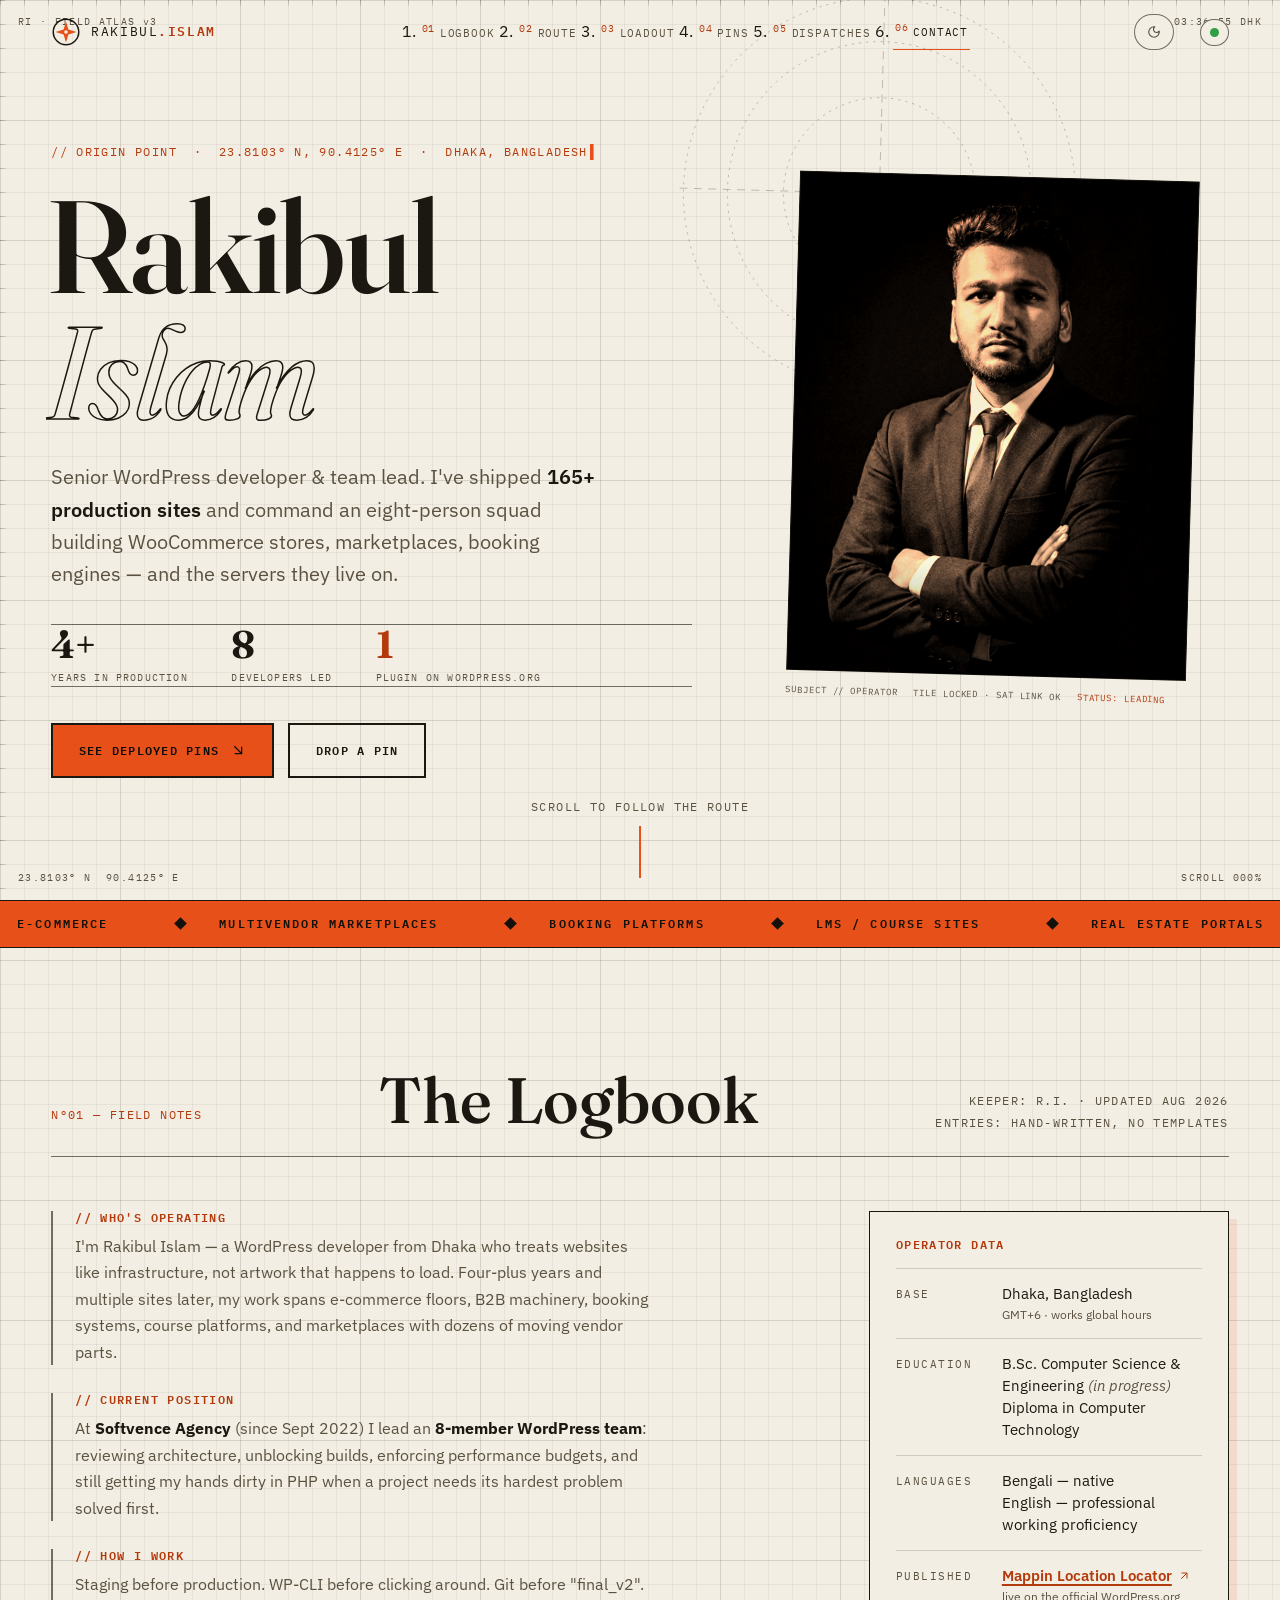
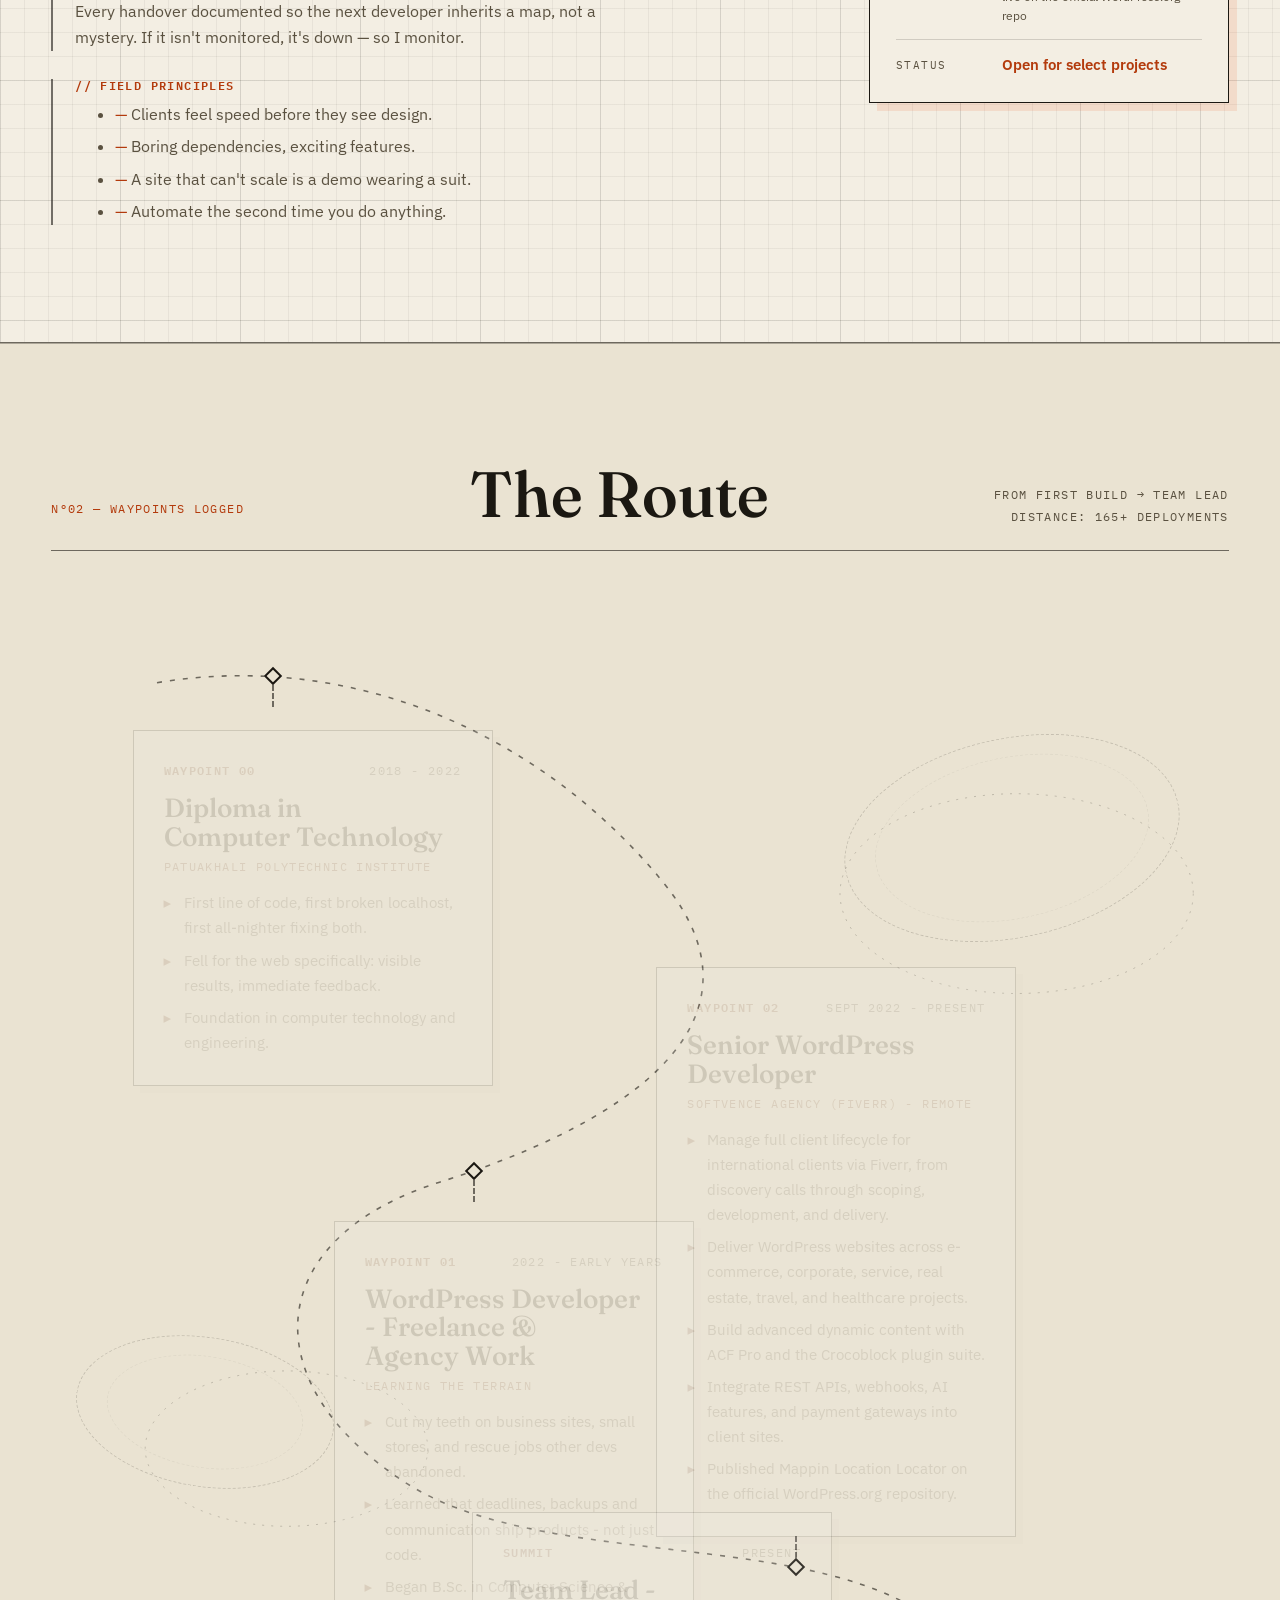
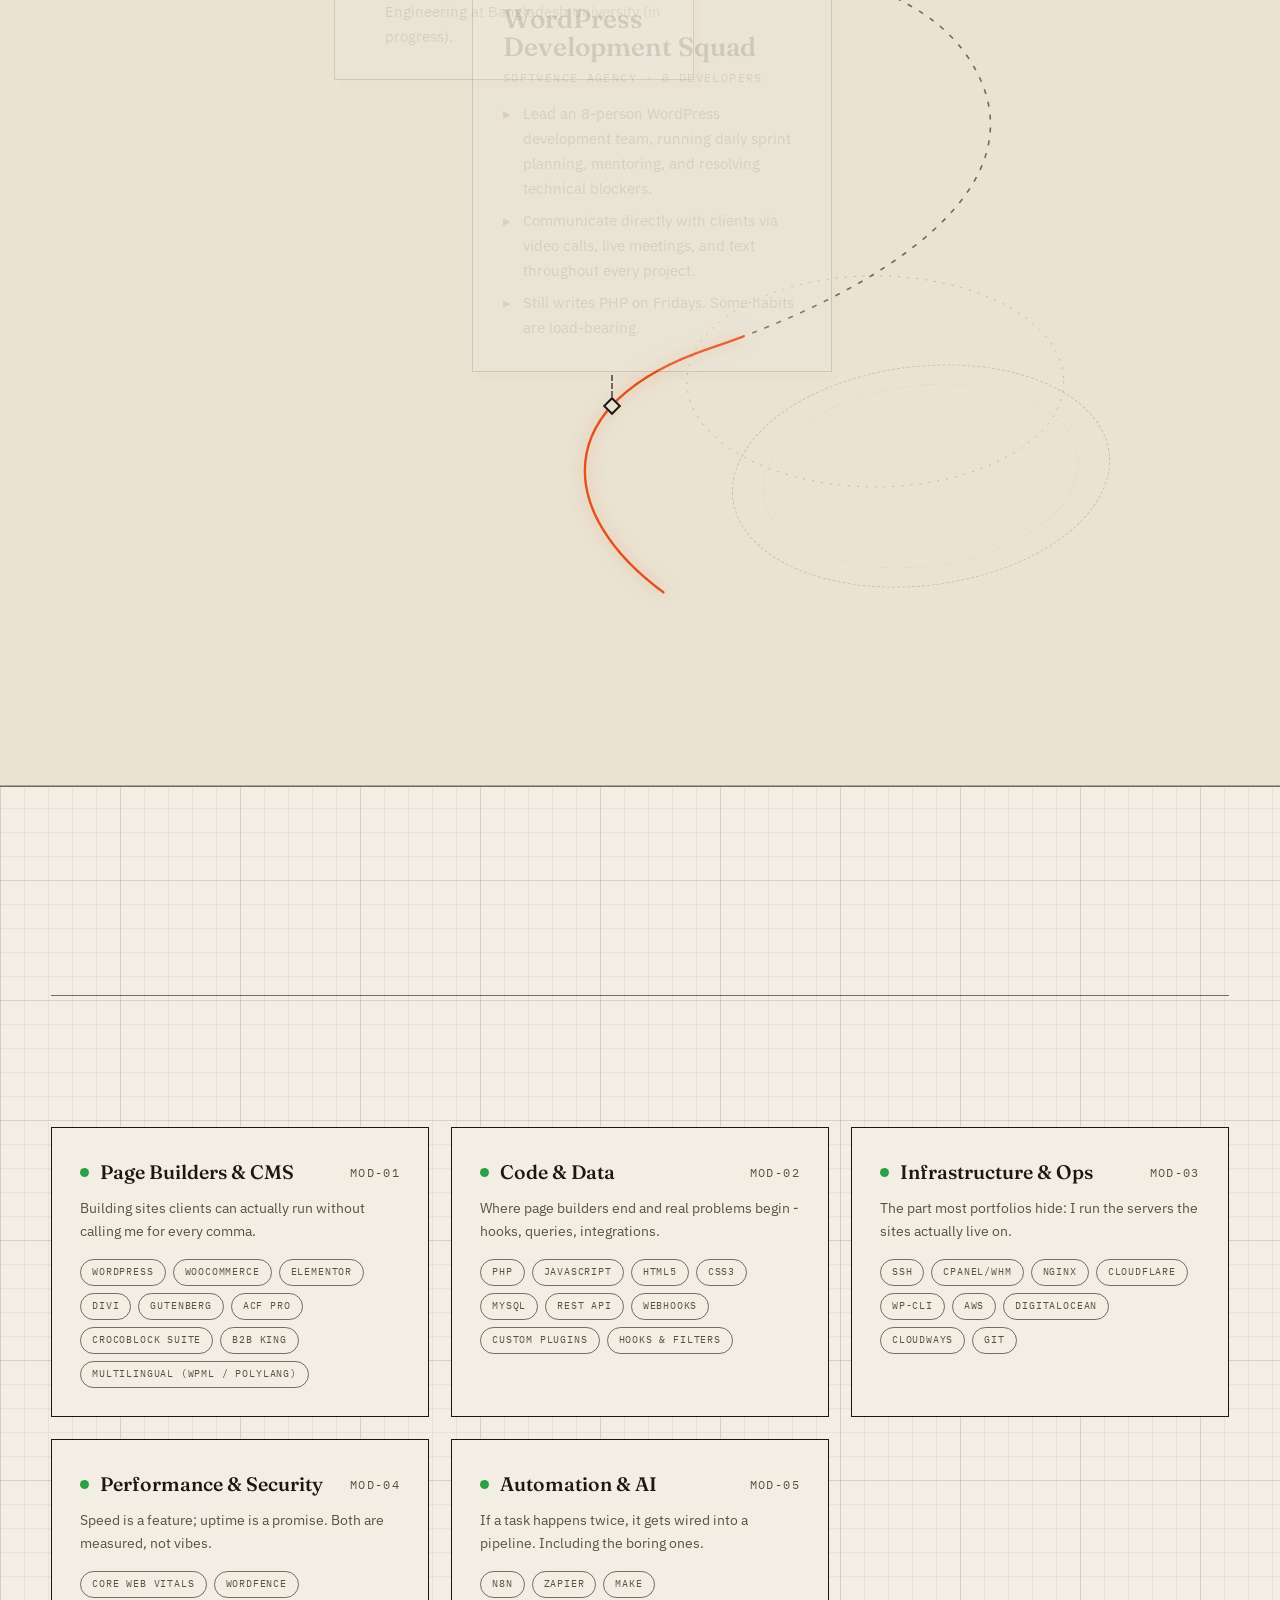
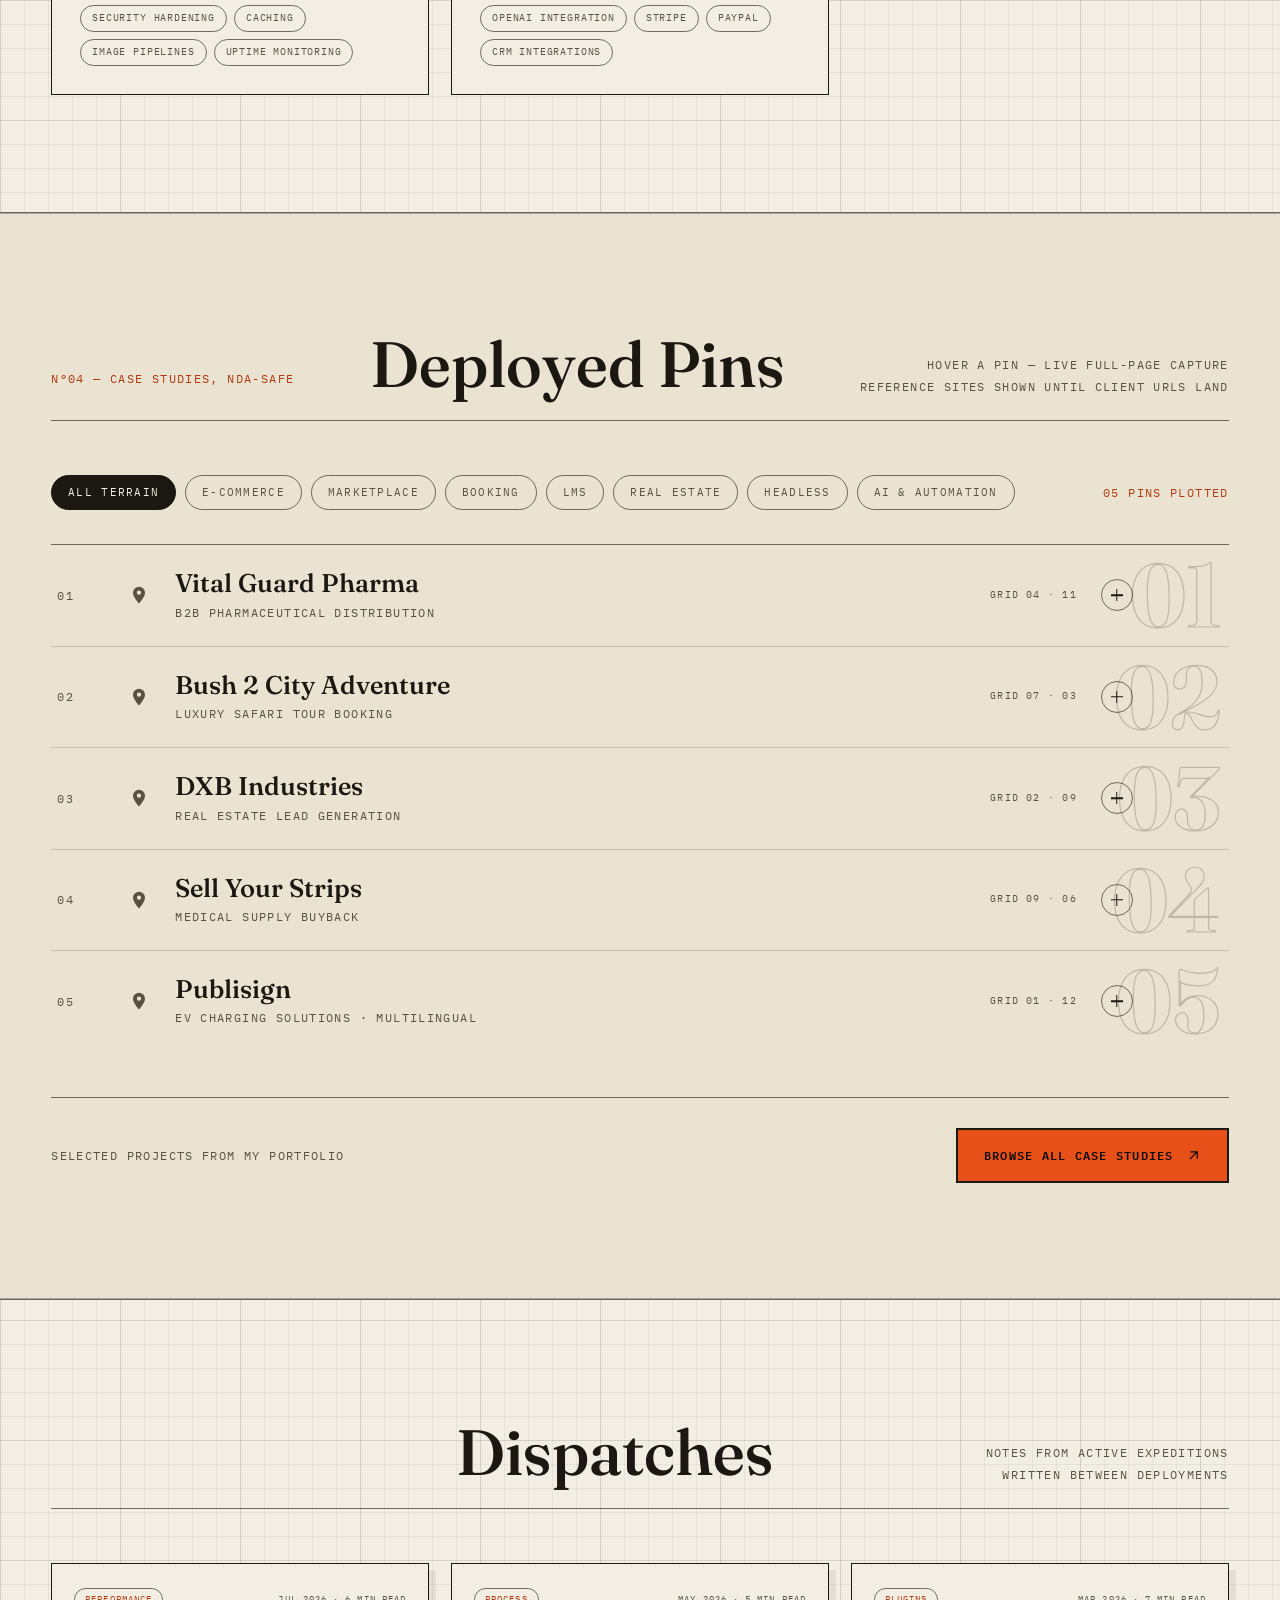
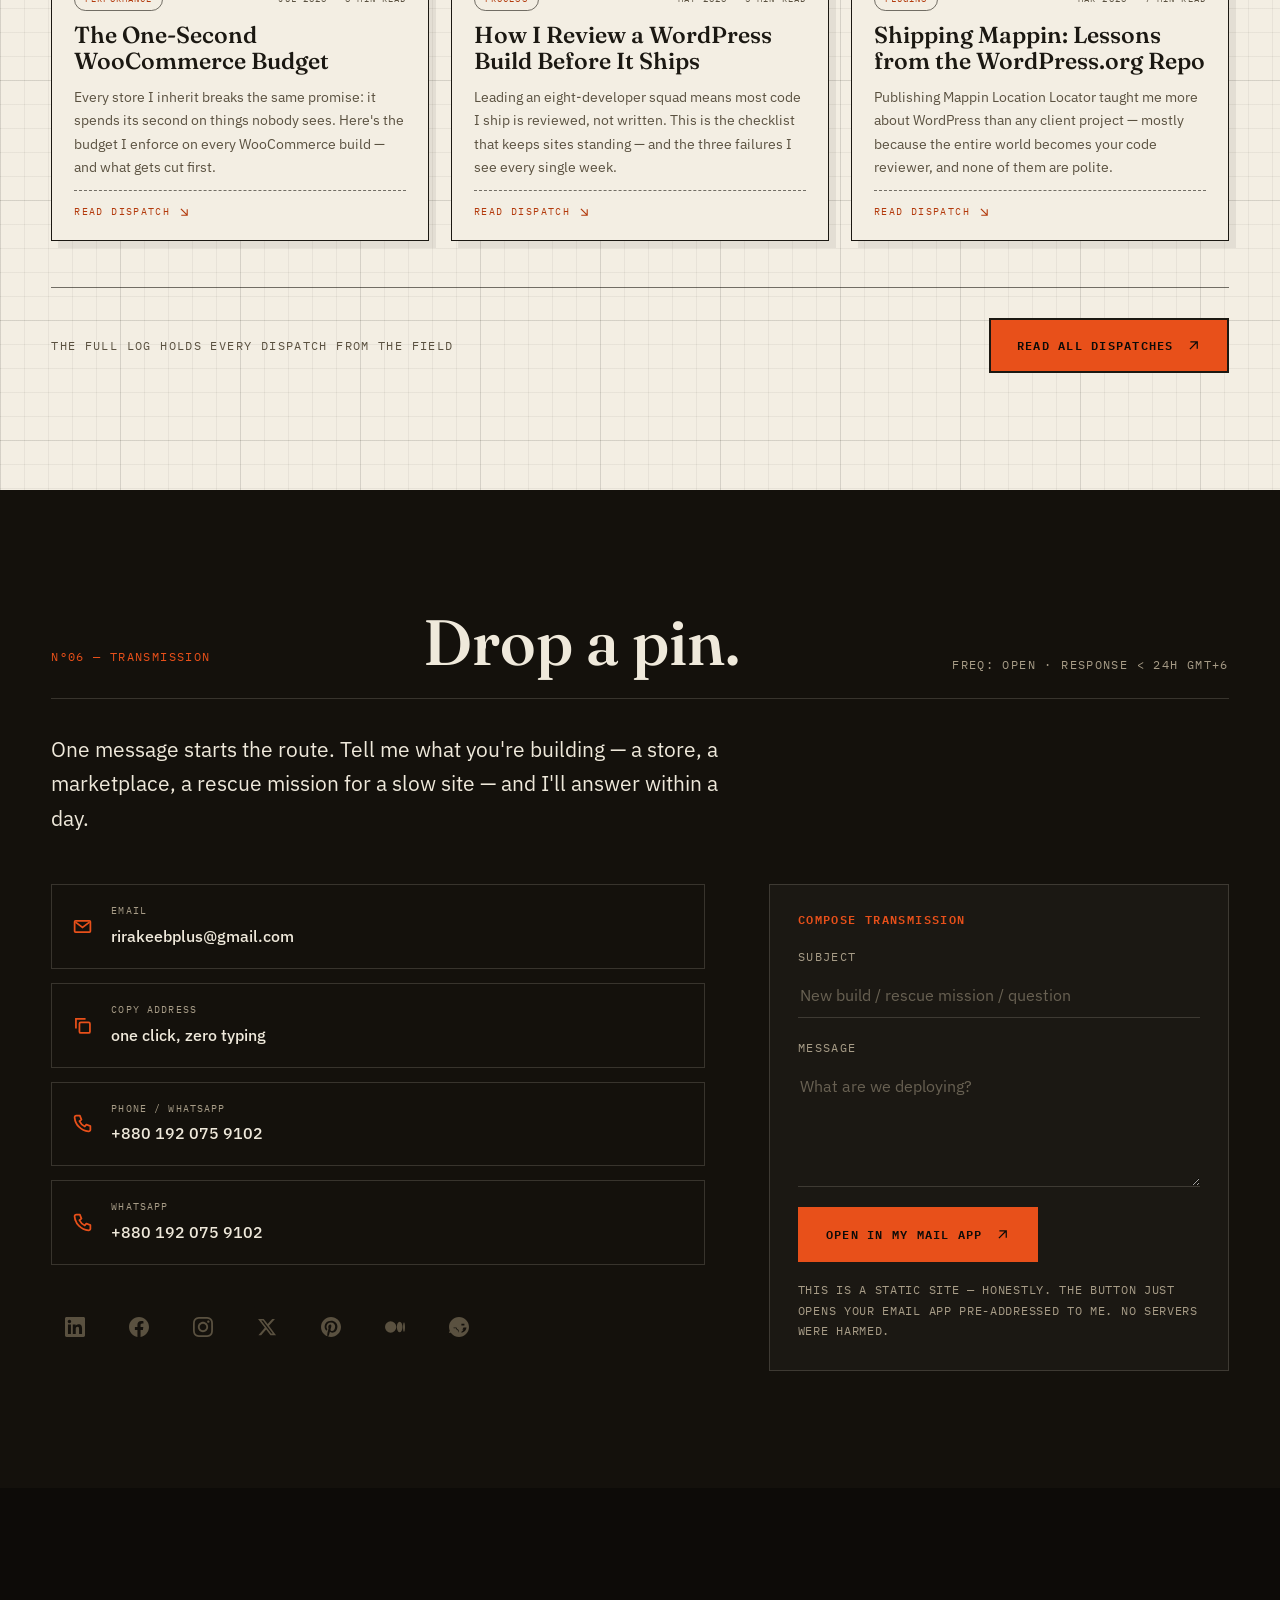
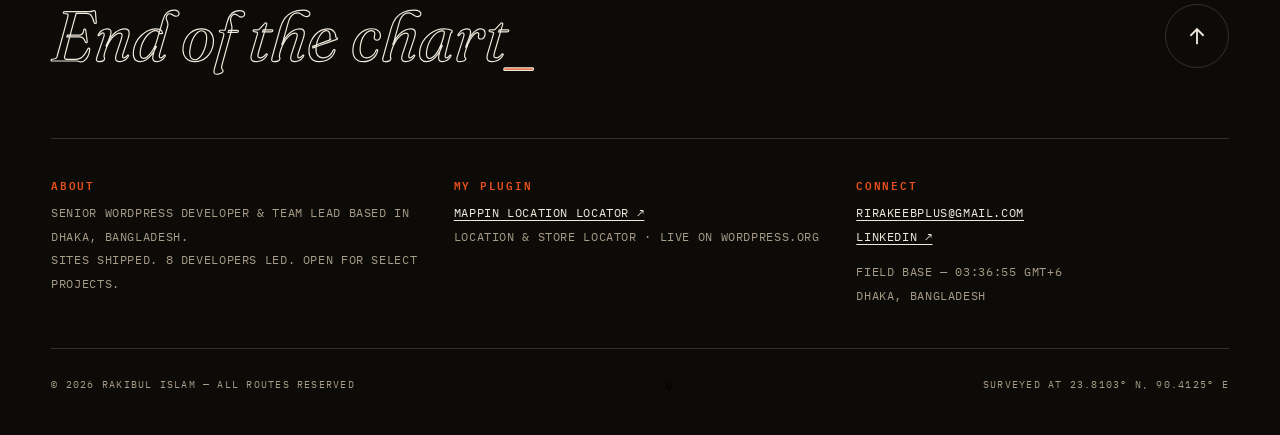
==== commit 5775dc4c: "Minor bug" ====
--- a/index.html
+++ b/index.html
@@ -187,7 +187,7 @@
 
           <p class="hero__role">
             Senior WordPress developer &amp; team lead. I've shipped
-            <strong>50+ production sites</strong> and command an eight-person squad
+            <strong>165+ production sites</strong> and command an eight-person squad
             building WooCommerce stores, marketplaces, booking engines — and the
             servers they live on.
           </p>
@@ -346,7 +346,7 @@
         <header class="legend">
           <p class="legend__no mono" data-reveal>N°02 — WAYPOINTS LOGGED</p>
           <h2 class="legend__title" id="route-title" data-split>The Route</h2>
-          <p class="legend__meta mono" data-reveal>FROM FIRST BUILD → TEAM LEAD<br>DISTANCE: 50+ DEPLOYMENTS</p>
+          <p class="legend__meta mono" data-reveal>FROM FIRST BUILD → TEAM LEAD<br>DISTANCE: 165+ DEPLOYMENTS</p>
         </header>
 
         <!-- ELEVATION TRAIL: a winding SVG path across stylized terrain.
--- a/css/base.css
+++ b/css/base.css
@@ -58,7 +58,7 @@
    are used by .section--ink and .site-foot which must stay dark
    in both modes.
    ------------------------------------------------------------ */
-@media (prefers-color-scheme: dark) {
+/* @media (prefers-color-scheme: dark) {
   :root {
     --paper:      #15110D;
     --paper-2:    #1D1914;
@@ -81,7 +81,7 @@
     --glow-a: rgba(255, 107, 53, .075);
     --glow-b: rgba(74, 222, 128, .05);
   }
-}
+} */
 
 /* Manual dark mode toggle: html.dark forces dark tokens */
 html.dark {
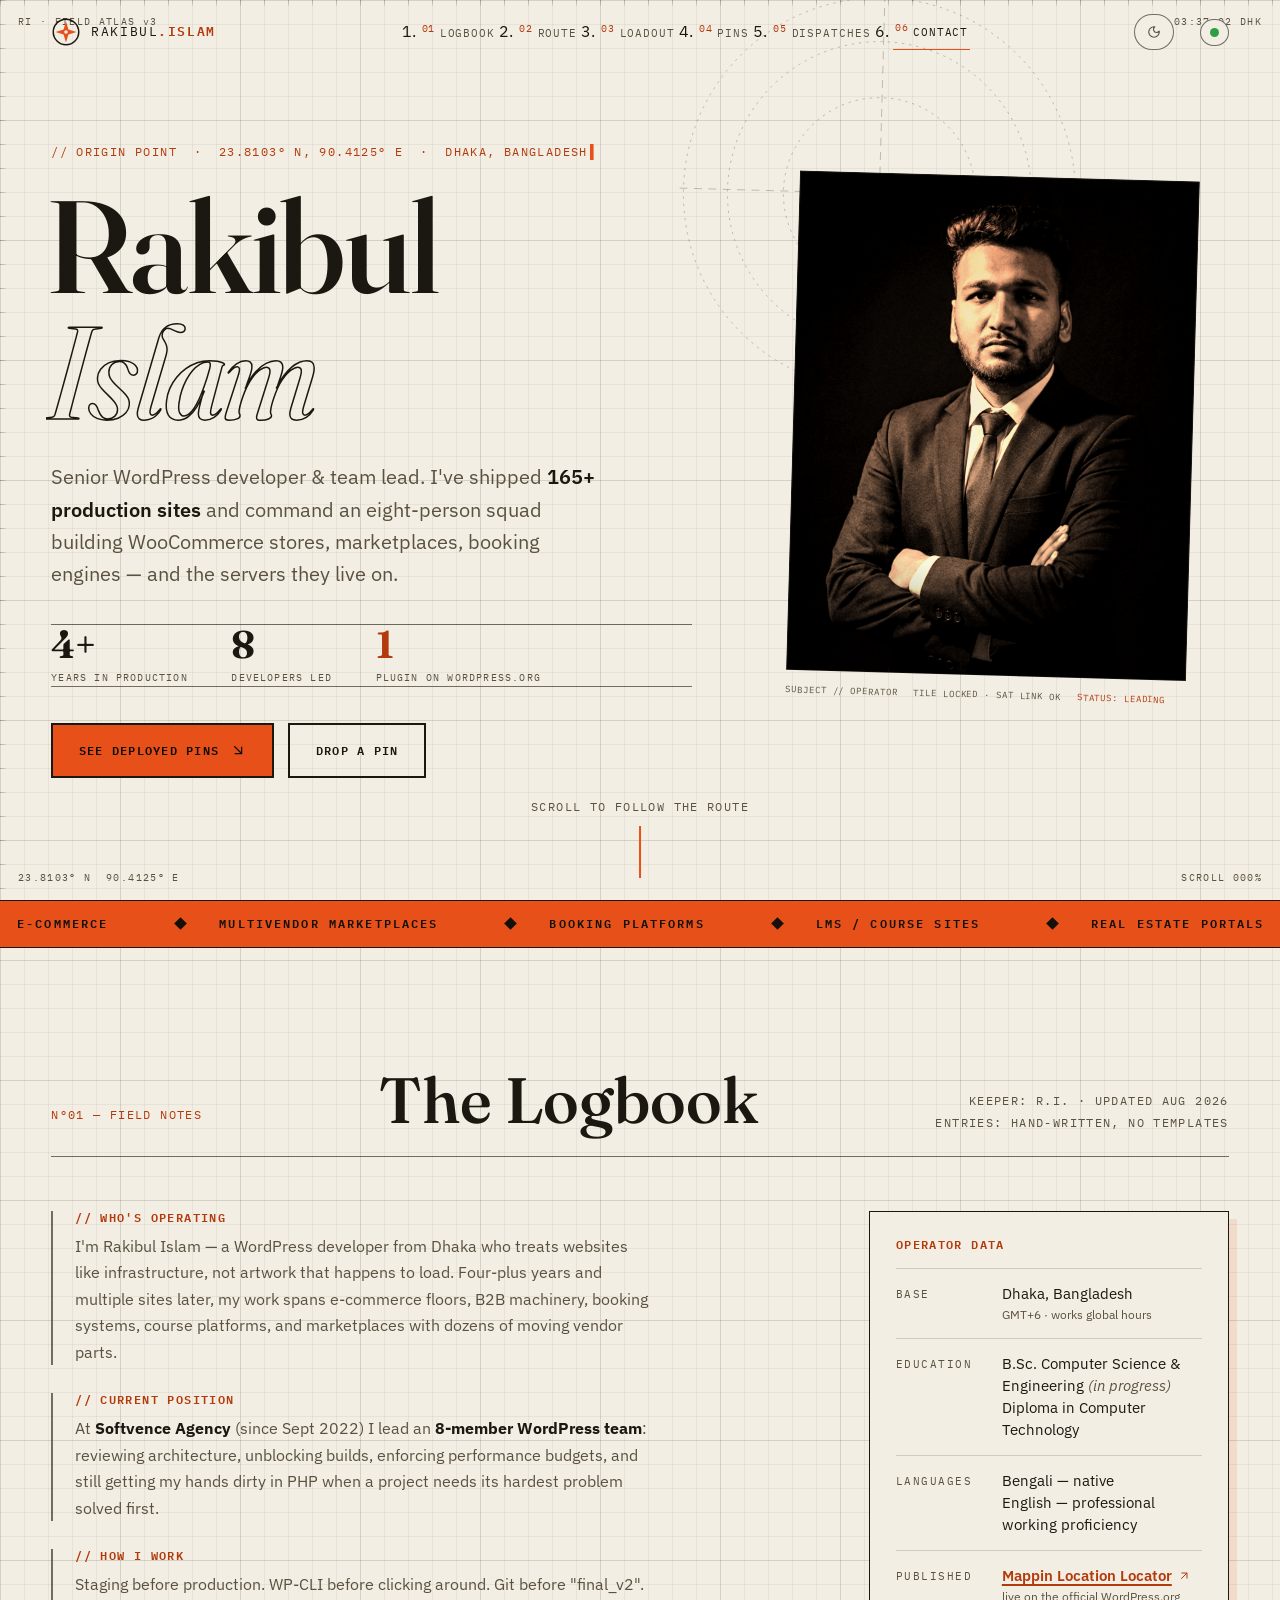
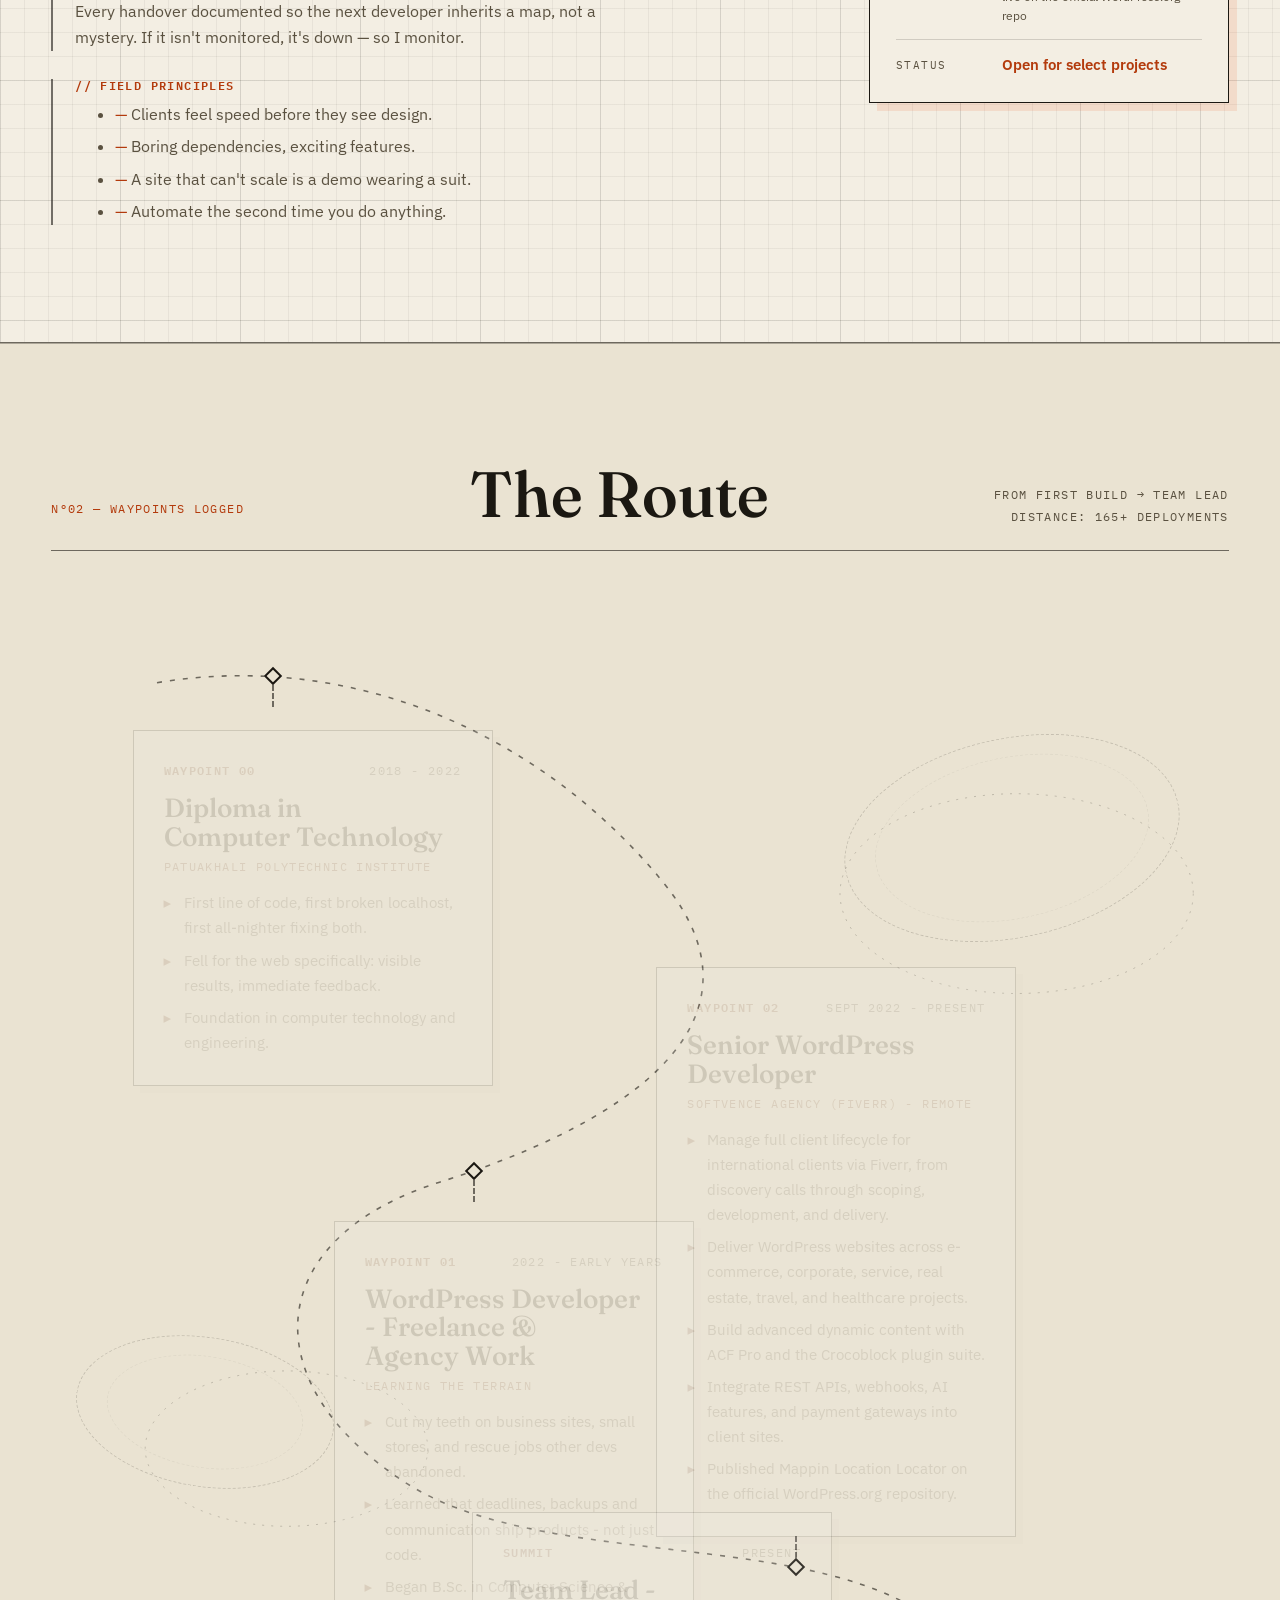
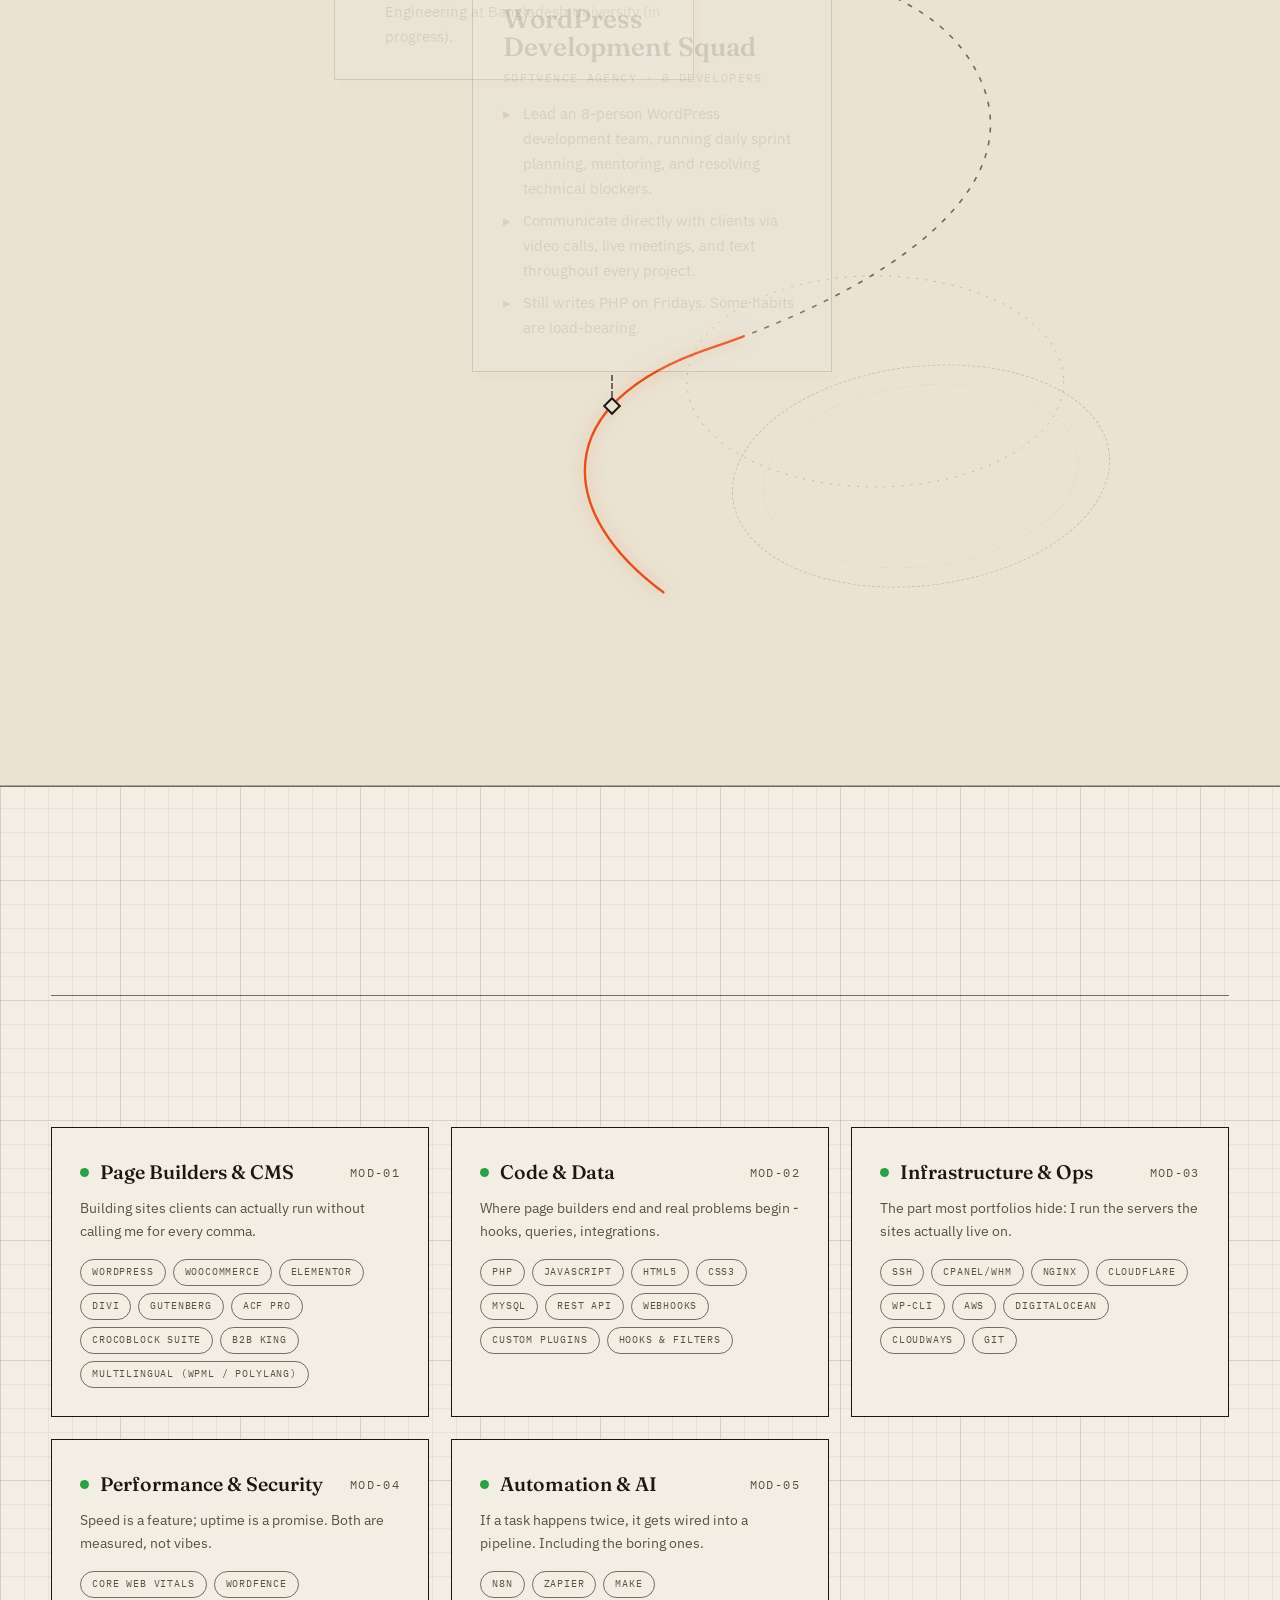
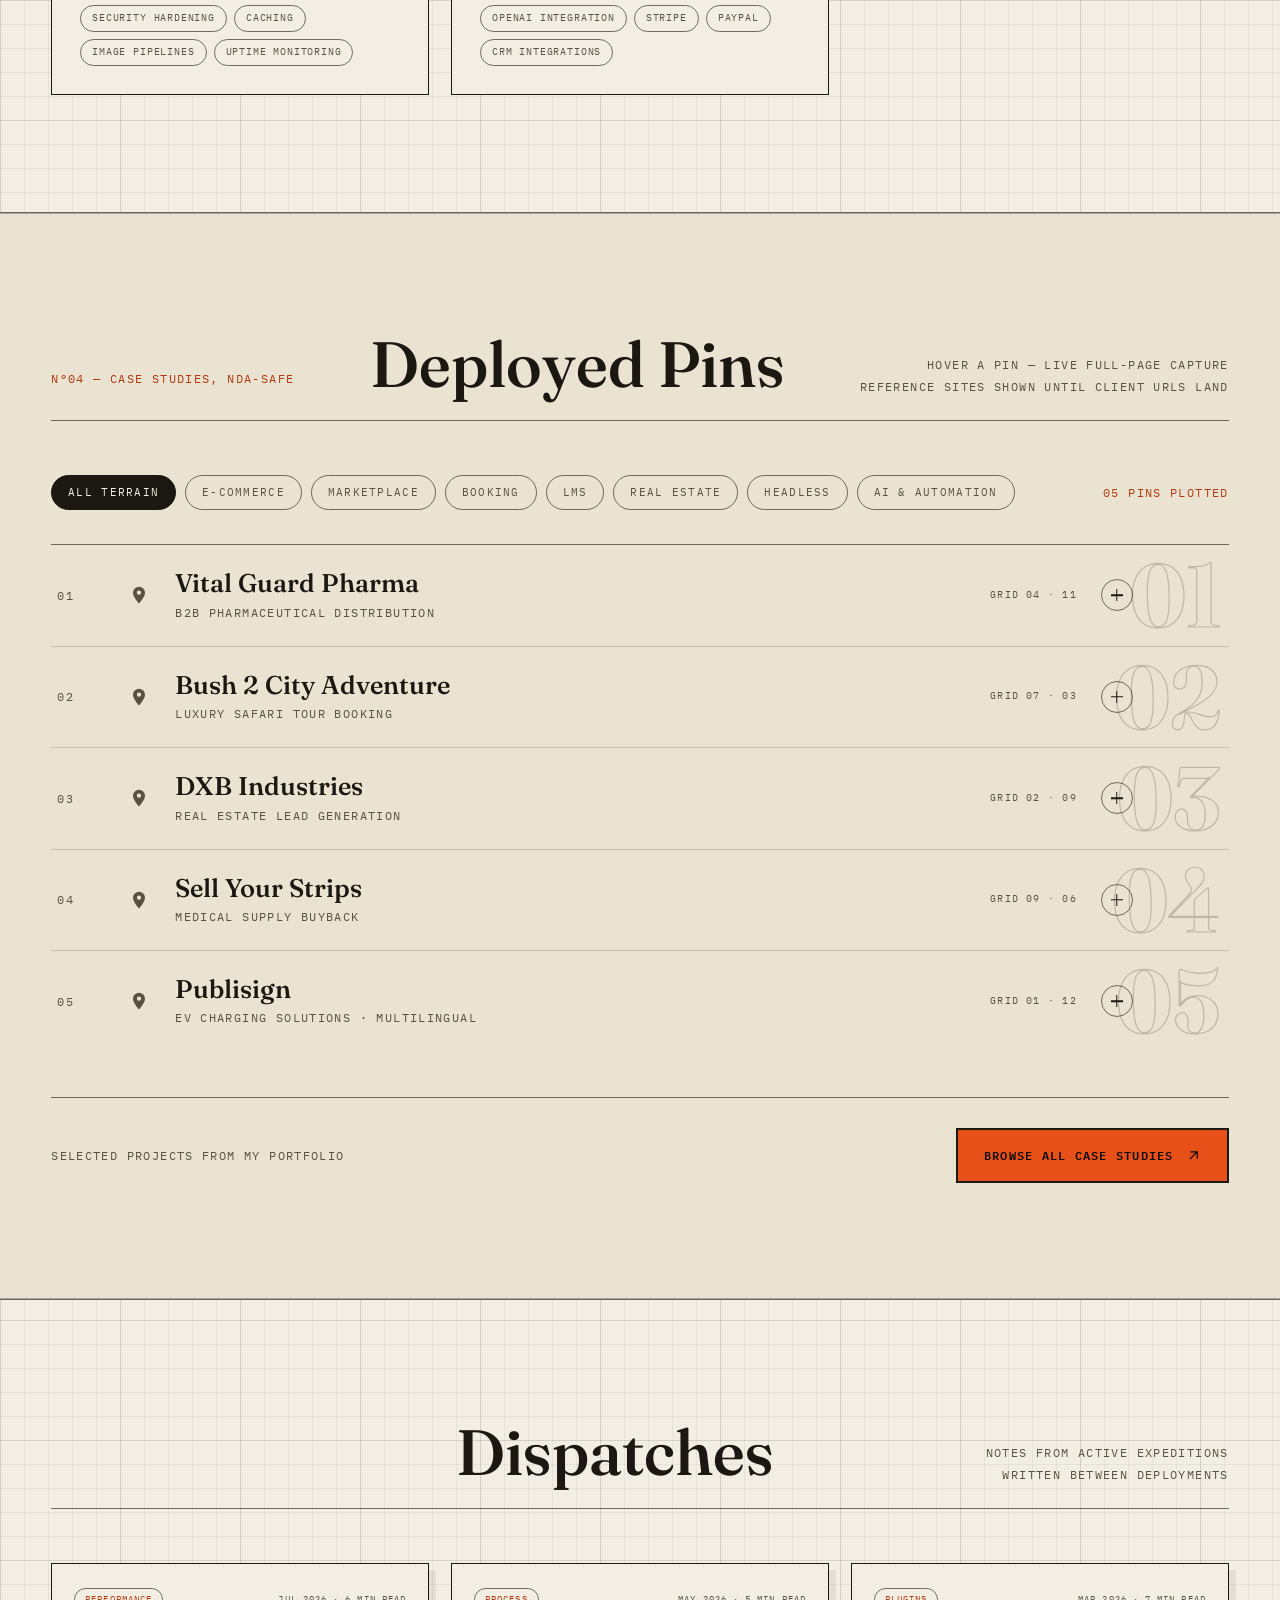
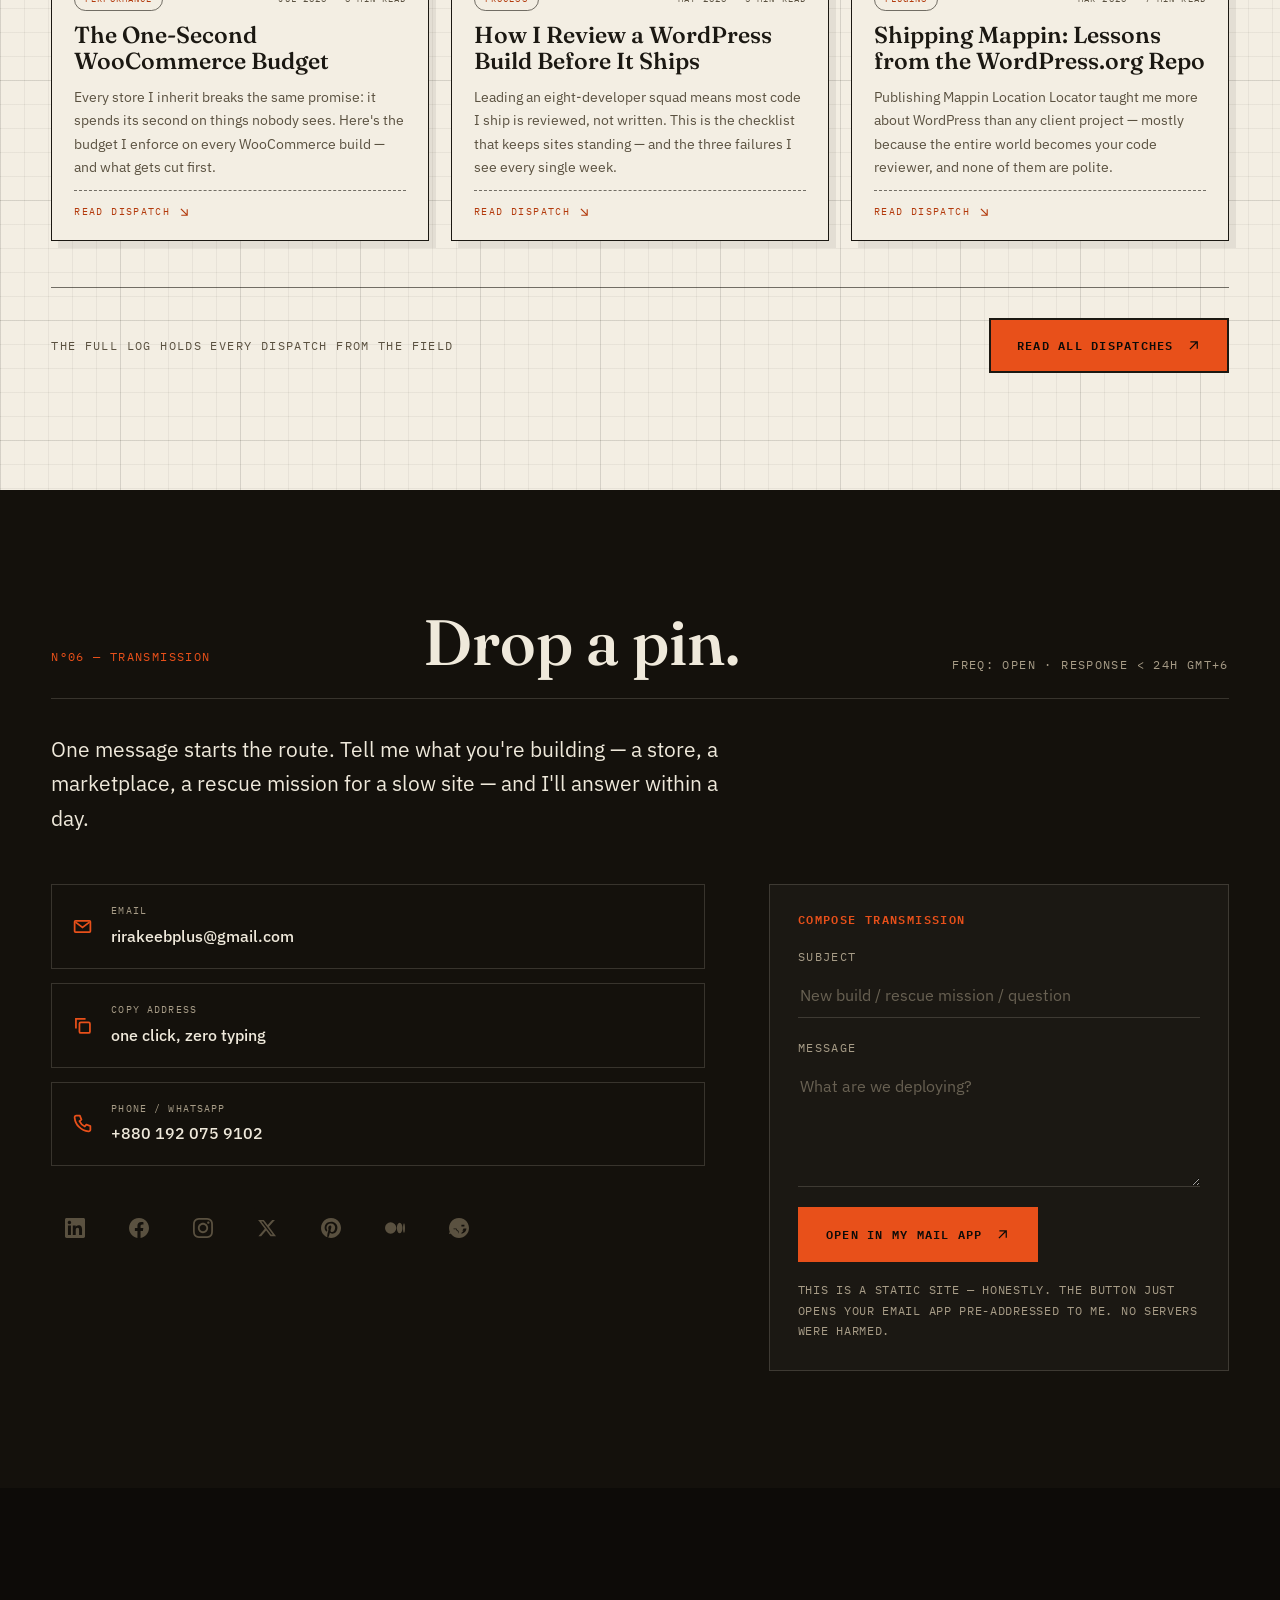
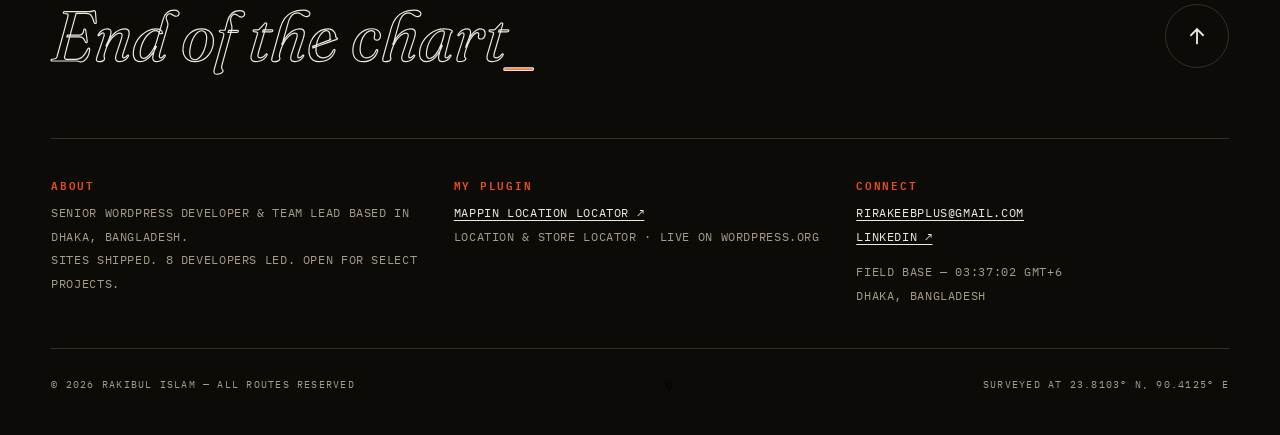
==== commit b34a17af: "added testimonials" ====
--- a/index.html
+++ b/index.html
@@ -506,13 +506,6 @@
               <svg aria-hidden="true"><use href="#i-phone"/></svg>
               <span class="channel__body">
                 <span class="channel__label mono">PHONE / WHATSAPP</span>
-                <span class="channel__value">+880 192 075 9102</span>
-              </span>
-            </a>
-            <a class="channel" href="https://wa.me/8801920759102" target="_blank" rel="noopener noreferrer" data-cursor data-cursor-label="WHATSAPP">
-              <svg aria-hidden="true"><use href="#i-phone"/></svg>
-              <span class="channel__body">
-                <span class="channel__label mono">WHATSAPP</span>
                 <span class="channel__value">+880 192 075 9102</span>
               </span>
             </a>
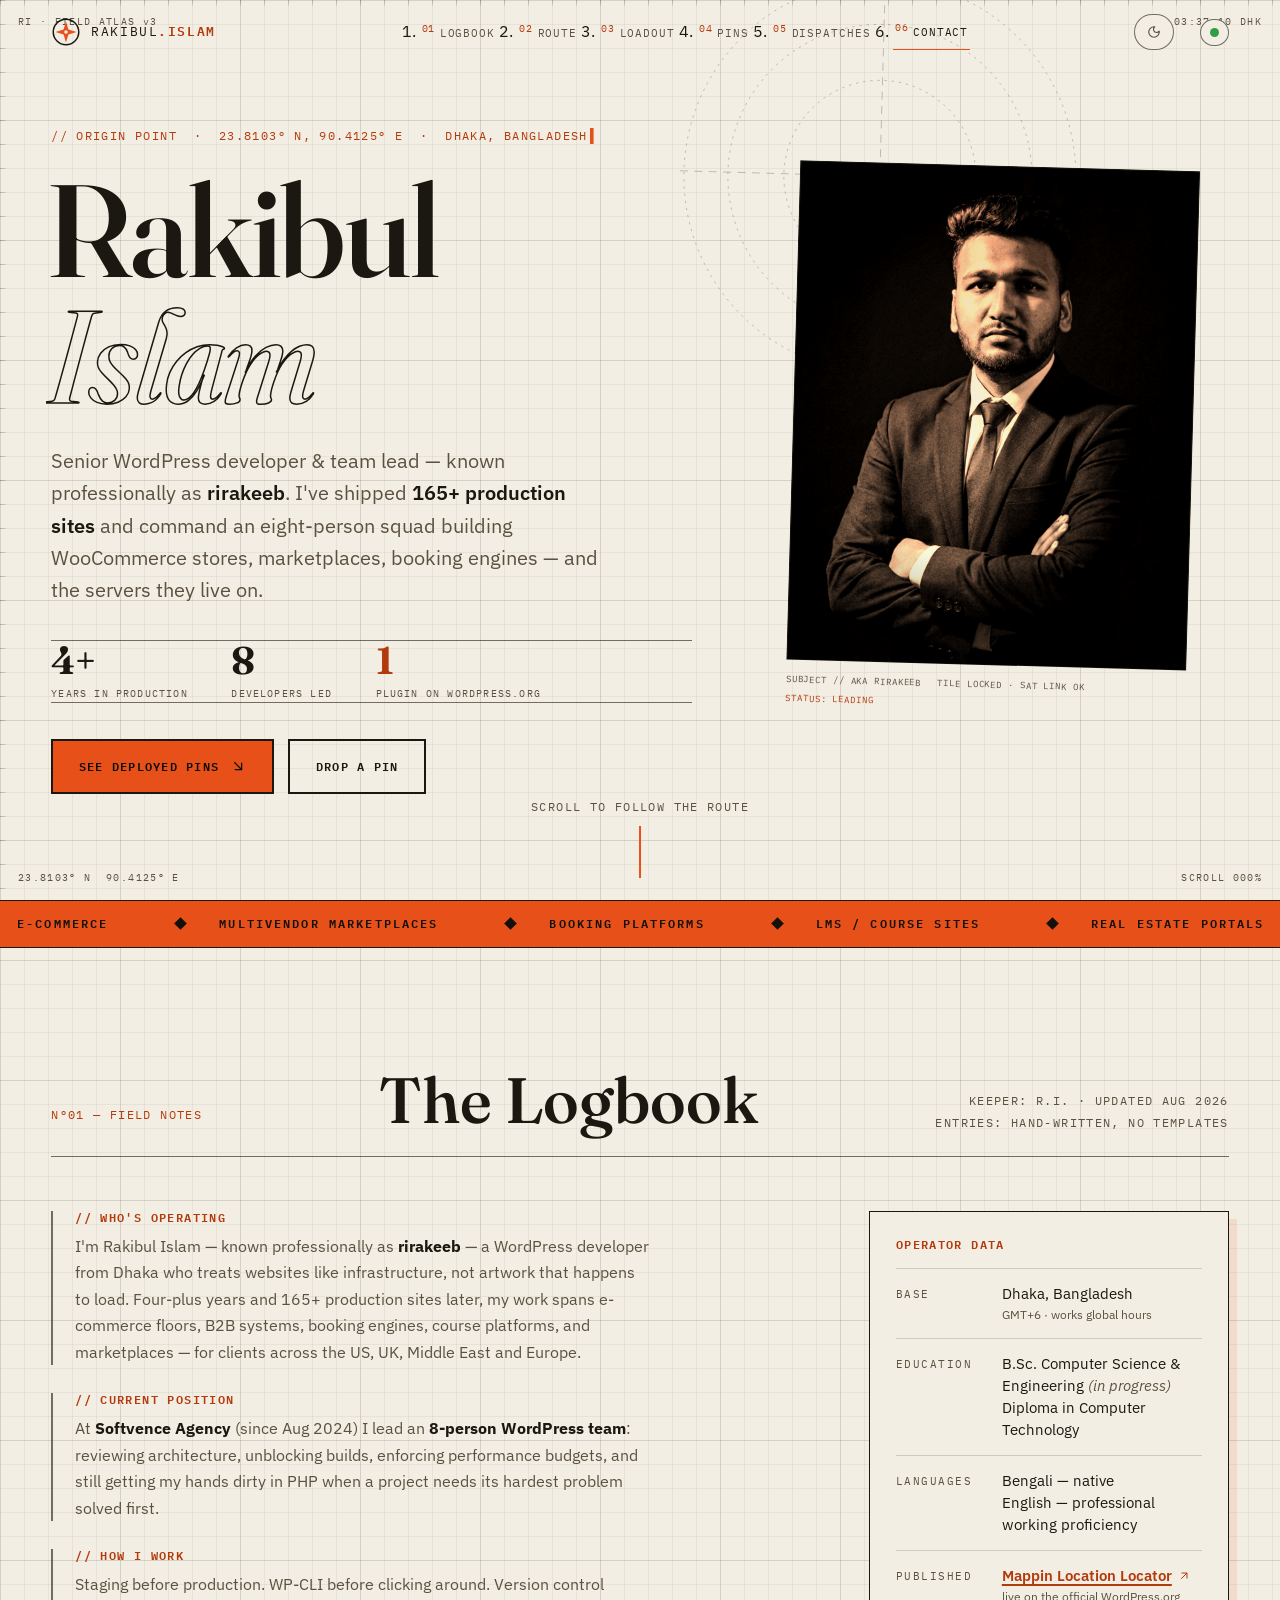
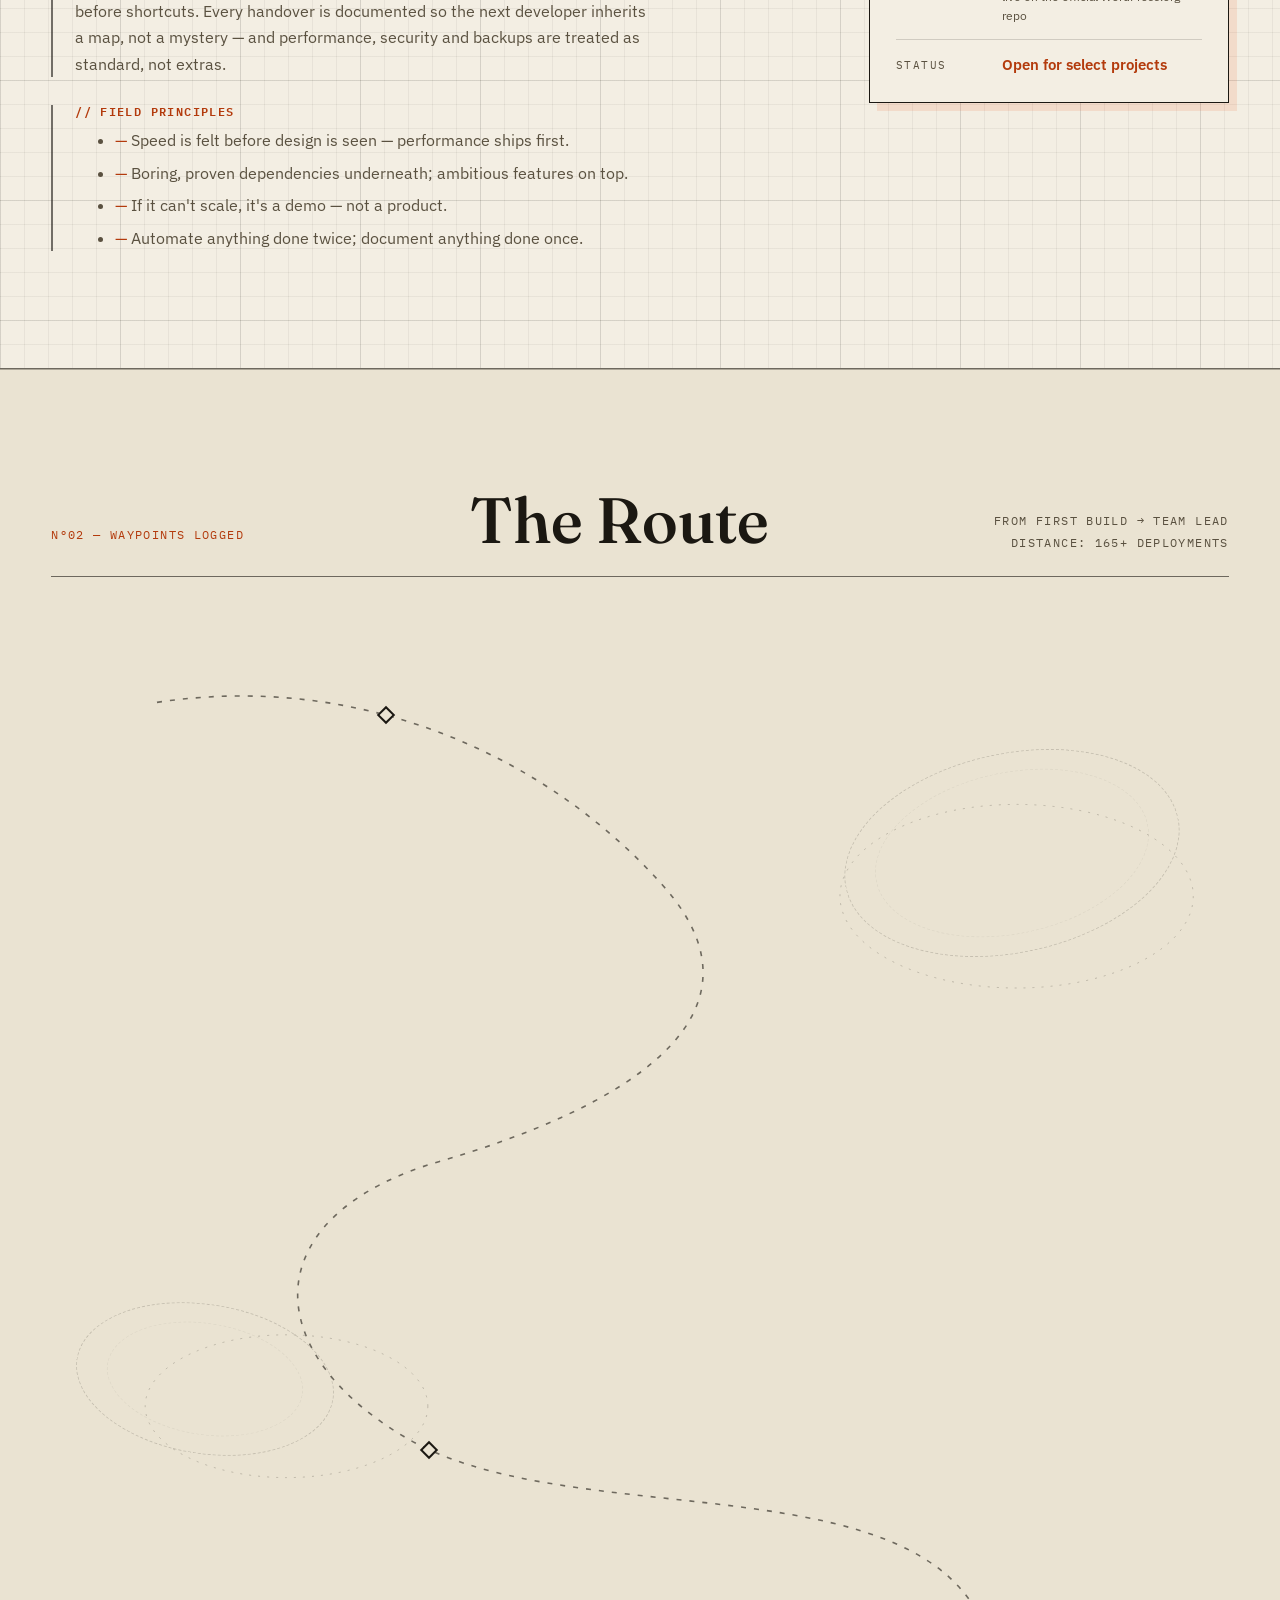
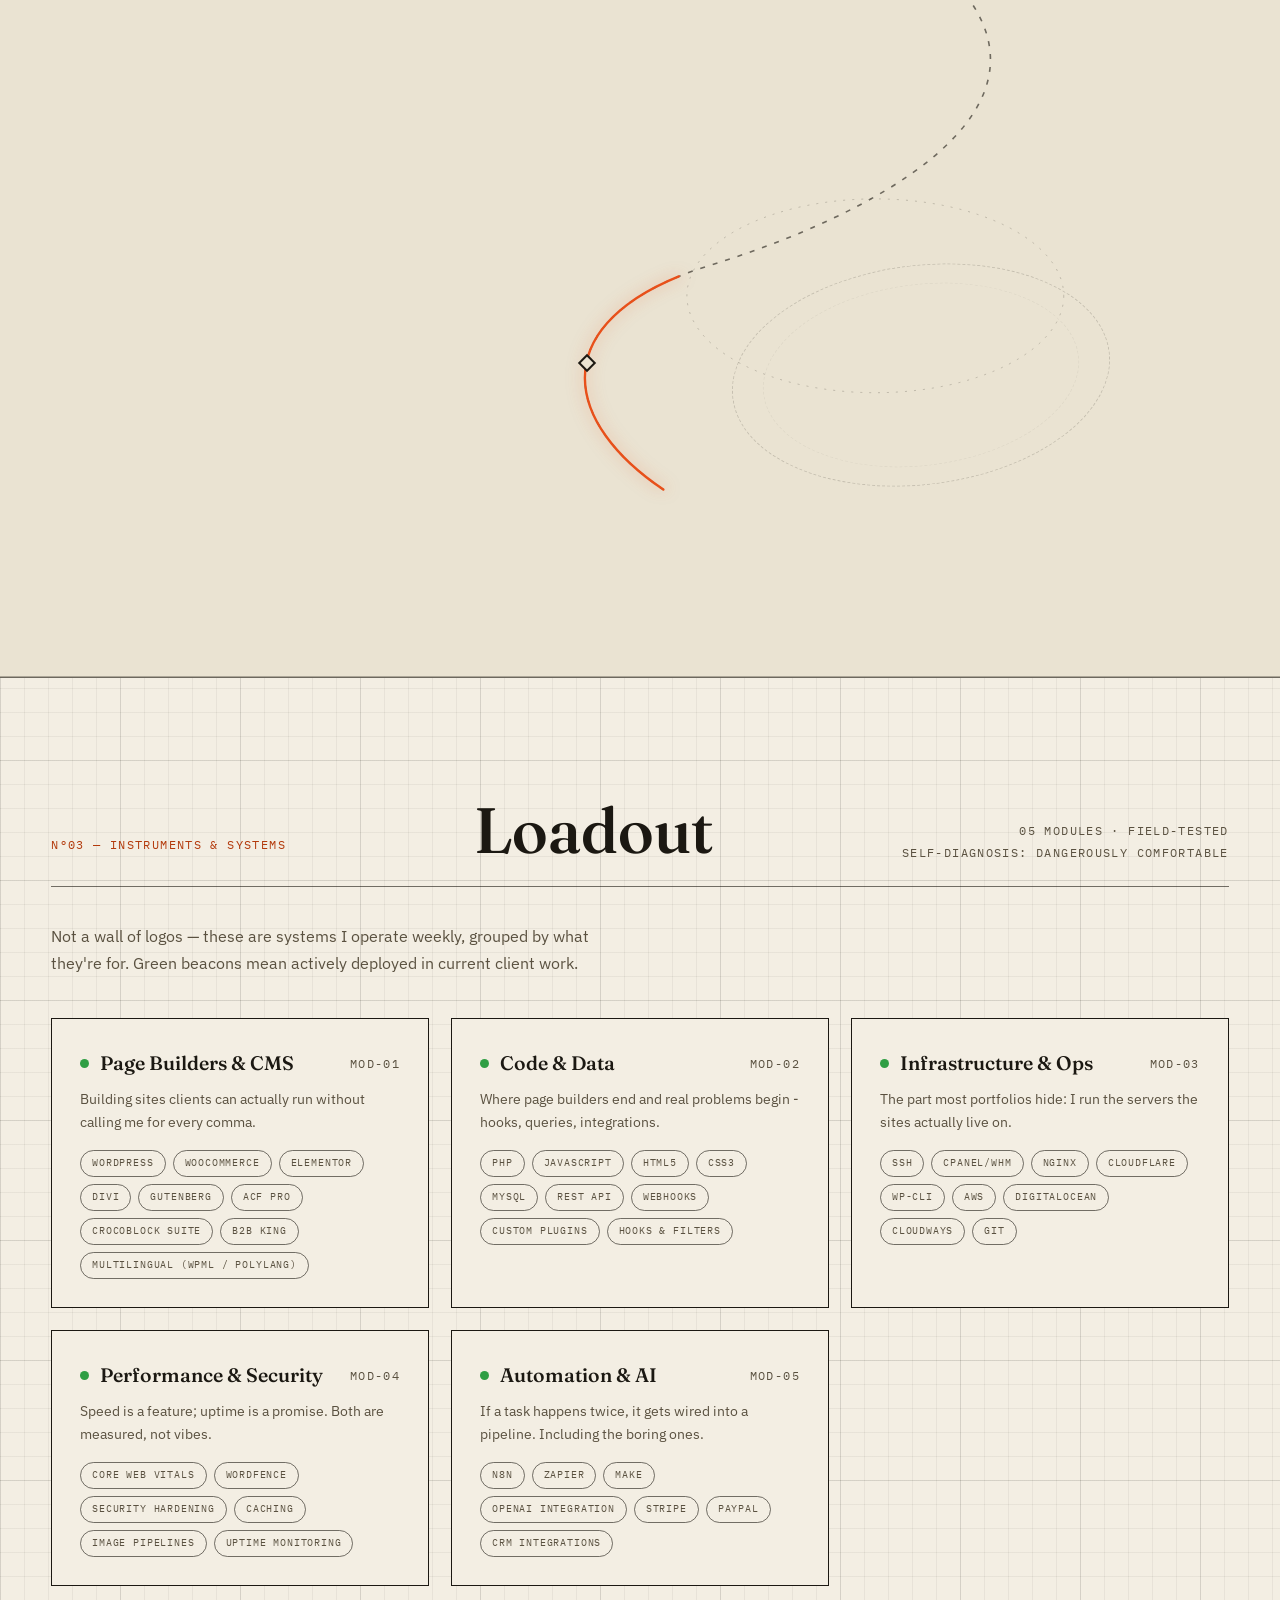
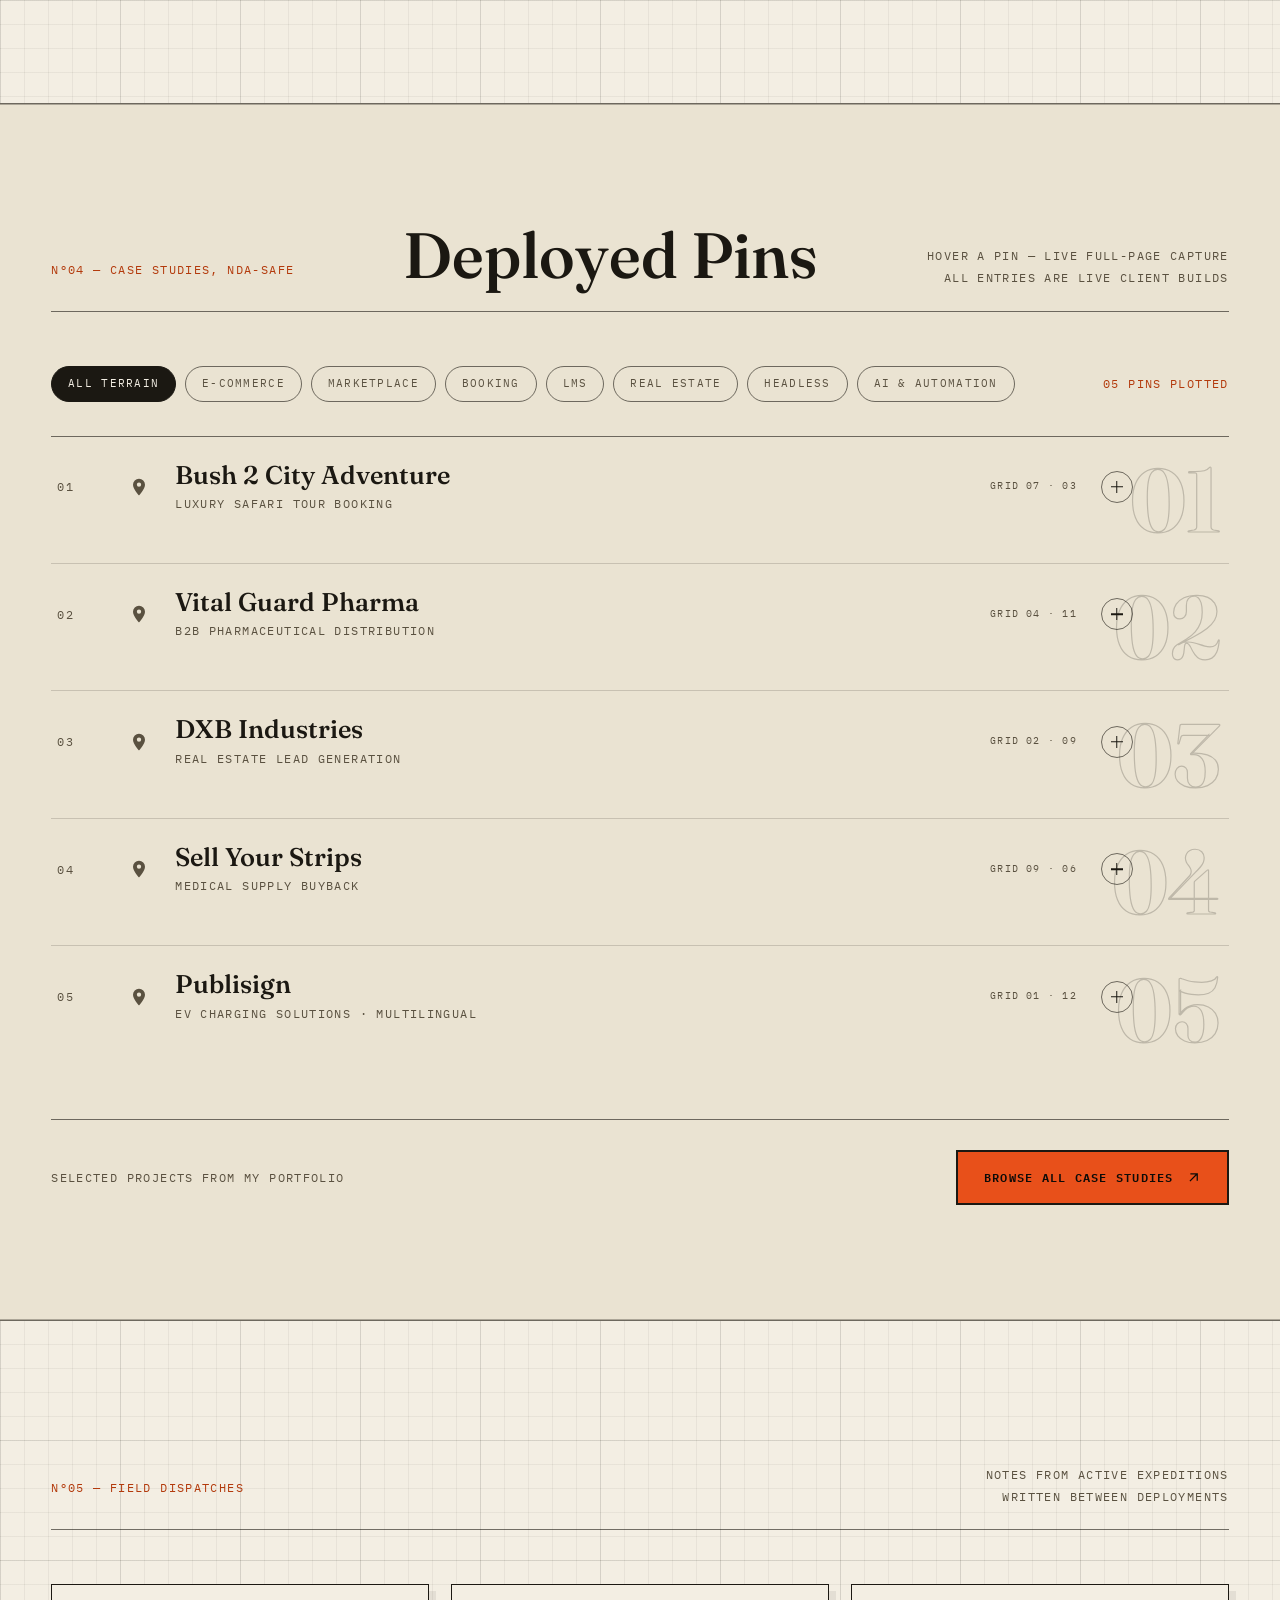
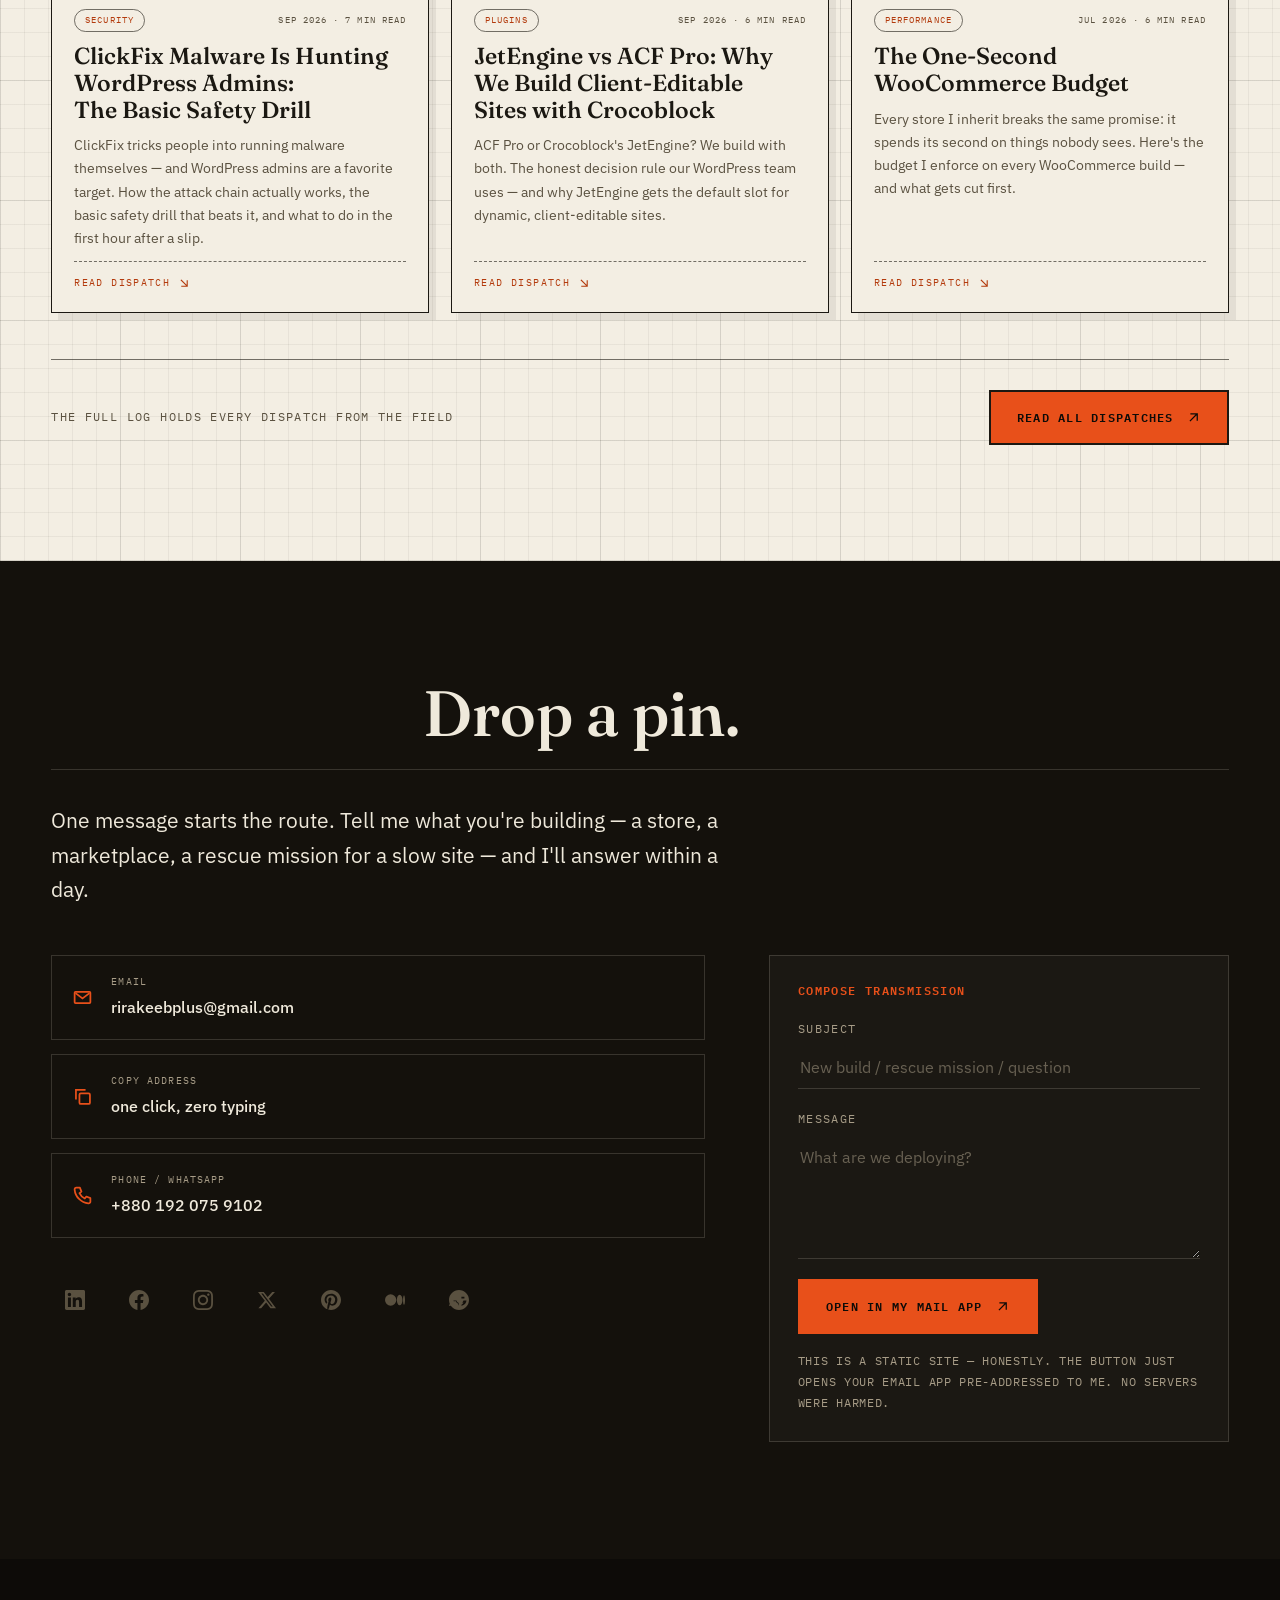
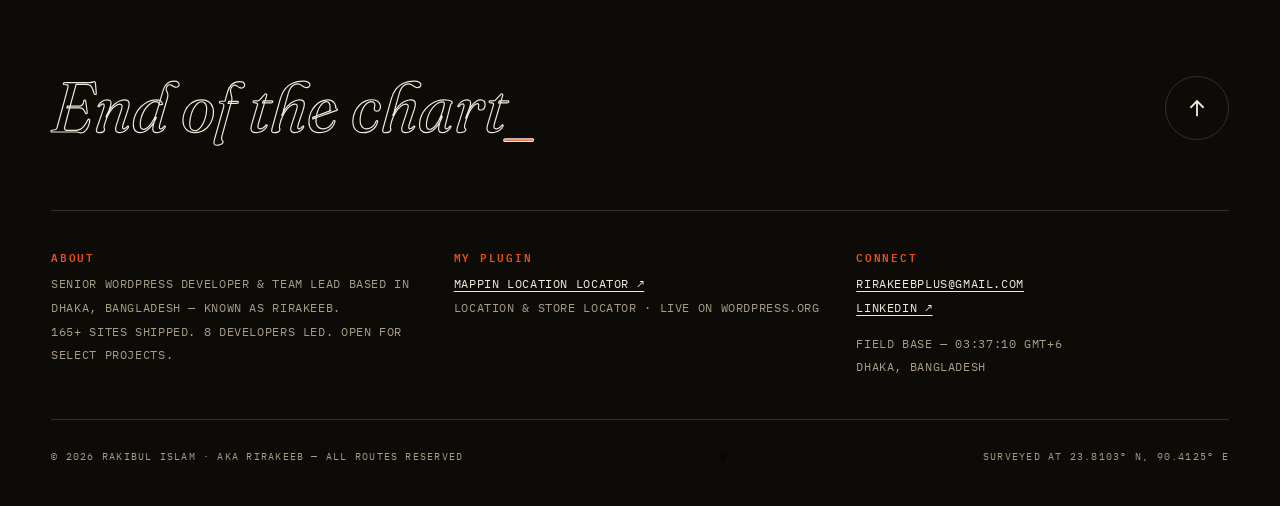
==== commit 217d47b0: "Fix route waypoints & pin UX, sync career content, add SEO layer Route: replace absolute waypoint ca" ====
--- a/index.html
+++ b/index.html
@@ -9,13 +9,81 @@
        ============================================================ -->
   <meta charset="utf-8">
   <meta name="viewport" content="width=device-width, initial-scale=1">
-  <title>Rakibul Islam — Senior WordPress Developer &amp; Team Lead, Dhaka</title>
-  <meta name="description" content="Field Atlas of Rakibul Islam: senior WordPress developer & team lead in Dhaka. multiple sites, WooCommerce / marketplace / LMS specialist, author of Mappin Location Locator on WordPress.org.">
+  <title>Rakibul Islam — Senior WordPress Developer &amp; Team Lead | rirakeeb</title>
+  <meta name="description" content="Portfolio of Rakibul Islam (aka rirakeeb) — senior WordPress developer & team lead in Dhaka, Bangladesh. 165+ production sites: WooCommerce, marketplaces, booking, LMS. Author of the Mappin Location Locator plugin on WordPress.org.">
+  <meta name="author" content="Rakibul Islam">
+  <meta name="robots" content="index, follow, max-image-preview:large">
+  <link rel="canonical" href="https://rakibul-dev.pro.bd/">
   <meta name="theme-color" content="#F3EEE3">
-  <!-- Open Graph (basics) -->
-  <meta property="og:title" content="Rakibul Islam — Field Atlas of a WordPress Operator">
-  <meta property="og:description" content="multiple sites. An 8-person team led. One plugin on WordPress.org. Chart the whole route.">
+
+  <!-- Open Graph -->
+  <meta property="og:site_name" content="Rakibul Islam — Field Atlas">
+  <meta property="og:title" content="Rakibul Islam (rirakeeb) — Senior WordPress Developer & Team Lead">
+  <meta property="og:description" content="165+ production sites shipped. An 8-person team led. One plugin on WordPress.org. Chart the whole route.">
   <meta property="og:type" content="website">
+  <meta property="og:url" content="https://rakibul-dev.pro.bd/">
+  <meta property="og:image" content="https://rakibul-dev.pro.bd/assets/img/portrait.jpg">
+  <meta property="og:image:width" content="800">
+  <meta property="og:image:height" content="1000">
+  <meta property="og:image:alt" content="Portrait of Rakibul Islam, senior WordPress developer">
+  <meta property="og:locale" content="en_US">
+
+  <!-- Twitter / X card -->
+  <meta name="twitter:card" content="summary_large_image">
+  <meta name="twitter:title" content="Rakibul Islam (rirakeeb) — Senior WordPress Developer & Team Lead">
+  <meta name="twitter:description" content="165+ production sites. 8-person team led. Mappin on WordPress.org. WooCommerce · ACF Pro · performance · security.">
+  <meta name="twitter:image" content="https://rakibul-dev.pro.bd/assets/img/portrait.jpg">
+  <meta name="twitter:image:alt" content="Portrait of Rakibul Islam, senior WordPress developer">
+
+  <!-- Structured data: who is behind this site (both name variants) -->
+  <script type="application/ld+json">
+  {
+    "@context": "https://schema.org",
+    "@type": "Person",
+    "name": "Rakibul Islam",
+    "alternateName": ["rirakeeb", "Rakib", "rakeeb"],
+    "givenName": "Rakibul",
+    "familyName": "Islam",
+    "jobTitle": "Senior WordPress Developer & Team Leader",
+    "description": "Rakibul Islam — known professionally as rirakeeb — is a senior WordPress developer and team leader with 4+ years of experience, 165+ production websites delivered, and an 8-person development team led at Softvence Agency.",
+    "image": "https://rakibul-dev.pro.bd/assets/img/portrait.jpg",
+    "url": "https://rakibul-dev.pro.bd/",
+    "email": "mailto:rirakeebplus@gmail.com",
+    "telephone": "+8801920759102",
+    "address": {
+      "@type": "PostalAddress",
+      "addressLocality": "Dhaka",
+      "addressCountry": "BD"
+    },
+    "knowsLanguage": ["bn", "en"],
+    "alumniOf": {
+      "@type": "CollegeOrUniversity",
+      "name": "Bangladesh University"
+    },
+    "knowsAbout": ["WordPress", "WooCommerce", "Elementor", "ACF Pro", "Crocoblock", "PHP", "MySQL", "Core Web Vitals", "WordPress Security", "Team Leadership", "On-page SEO"],
+    "sameAs": [
+      "https://www.linkedin.com/in/rirakeeb",
+      "https://wordpress.org/plugins/mappin-location-locator/",
+      "https://www.facebook.com/rirakeeb",
+      "https://www.instagram.com/rirakeeb",
+      "https://twitter.com/rirakeeb_",
+      "https://www.pinterest.com/rirakeeb",
+      "https://medium.com/@rirakeeb",
+      "https://about.me/rirakeeb"
+    ]
+  }
+  </script>
+  <script type="application/ld+json">
+  {
+    "@context": "https://schema.org",
+    "@type": "WebSite",
+    "name": "Rakibul Islam — Field Atlas",
+    "alternateName": "rirakeeb portfolio",
+    "url": "https://rakibul-dev.pro.bd/",
+    "inLanguage": "en",
+    "author": { "@type": "Person", "name": "Rakibul Islam", "alternateName": "rirakeeb" }
+  }
+  </script>
 
   <!-- Favicon: inline SVG map pin (no extra request) -->
   <link rel="icon" href="data:image/svg+xml,%3Csvg xmlns='http://www.w3.org/2000/svg' viewBox='0 0 32 32'%3E%3Cpath d='M16 2a9.5 9.5 0 0 0-9.5 9.5C6.5 18.6 16 30 16 30s9.5-11.4 9.5-18.5A9.5 9.5 0 0 0 16 2z' fill='%23E8501A'/%3E%3Ccircle cx='16' cy='11.5' r='3.7' fill='%23F3EEE3'/%3E%3C/svg%3E">
@@ -85,7 +153,7 @@
         <li>Establishing triangulation…</li>
         <li>Loading tile cache — Dhaka sector…</li>
         <li>Calibrating compass to true north…</li>
-        <li>Operator identified: RAKIBUL ISLAM</li>
+        <li>Operator identified: RAKIBUL ISLAM — callsign RIRAKEEB</li>
       </ul>
       <p class="boot__meter"><span id="boot-pct">000</span><span class="boot__meter-tail">% — plotting</span></p>
       <div class="boot__bar"><span id="boot-bar"></span></div>
@@ -186,7 +254,8 @@
           </h1>
 
           <p class="hero__role">
-            Senior WordPress developer &amp; team lead. I've shipped
+            Senior WordPress developer &amp; team lead — known professionally as
+            <strong>rirakeeb</strong>. I've shipped
             <strong>165+ production sites</strong> and command an eight-person squad
             building WooCommerce stores, marketplaces, booking engines — and the
             servers they live on.
@@ -243,7 +312,7 @@
           </div>
 
           <figcaption class="portrait__caption mono">
-            <span>SUBJECT // OPERATOR</span>
+            <span>SUBJECT // AKA RIRAKEEB</span>
             <span>TILE LOCKED · SAT LINK OK</span>
             <span class="u-accent">STATUS: LEADING</span>
           </figcaption>
@@ -277,7 +346,7 @@
       <header class="legend">
         <p class="legend__no mono" data-reveal>N°01 — FIELD NOTES</p>
         <h2 class="legend__title" id="logbook-title" data-split>The Logbook</h2>
-        <p class="legend__meta mono" data-reveal>KEEPER: R.I. · UPDATED AUG 2026<br>ENTRIES: HAND-WRITTEN, NO TEMPLATES</p>
+        <p class="legend__meta mono" data-reveal>KEEPER: R.I. · UPDATED AUG 2026 <br>ENTRIES: HAND-WRITTEN, NO TEMPLATES</p>
       </header>
 
       <div class="logbook">
@@ -285,19 +354,20 @@
           <article class="fieldnote" data-reveal>
             <h3 class="fieldnote__head mono">// WHO'S OPERATING</h3>
             <p>
-              I'm Rakibul Islam — a WordPress developer from Dhaka who treats websites
+              I'm Rakibul Islam — known professionally as <strong>rirakeeb</strong> —
+              a WordPress developer from Dhaka who treats websites
               like infrastructure, not artwork that happens to load. Four-plus years and
-              multiple sites later, my work spans e-commerce floors, B2B machinery,
-              booking systems, course platforms, and marketplaces with dozens of moving
-              vendor parts.
+              165+ production sites later, my work spans e-commerce floors, B2B systems,
+              booking engines, course platforms, and marketplaces — for clients across
+              the US, UK, Middle East and Europe.
             </p>
           </article>
 
           <article class="fieldnote" data-reveal style="--d:.08s">
             <h3 class="fieldnote__head mono">// CURRENT POSITION</h3>
             <p>
-              At <strong>Softvence Agency</strong> (since Sept 2022) I lead an
-              <strong>8-member WordPress team</strong>: reviewing architecture, unblocking
+              At <strong>Softvence Agency</strong> (since Aug 2024) I lead an
+              <strong>8-person WordPress team</strong>: reviewing architecture, unblocking
               builds, enforcing performance budgets, and still getting my hands dirty in
               PHP when a project needs its hardest problem solved first.
             </p>
@@ -306,19 +376,20 @@
           <article class="fieldnote" data-reveal style="--d:.16s">
             <h3 class="fieldnote__head mono">// HOW I WORK</h3>
             <p>
-              Staging before production. WP-CLI before clicking around. Git before
-              "final_v2". Every handover documented so the next developer inherits a map,
-              not a mystery. If it isn't monitored, it's down — so I monitor.
+              Staging before production. WP-CLI before clicking around. Version control
+              before shortcuts. Every handover is documented so the next developer
+              inherits a map, not a mystery — and performance, security and backups are
+              treated as standard, not extras.
             </p>
           </article>
 
           <article class="fieldnote fieldnote--principles" data-reveal style="--d:.24s">
             <h3 class="fieldnote__head mono">// FIELD PRINCIPLES</h3>
             <ul>
-              <li>Clients feel speed before they see design.</li>
-              <li>Boring dependencies, exciting features.</li>
-              <li>A site that can't scale is a demo wearing a suit.</li>
-              <li>Automate the second time you do anything.</li>
+              <li>Speed is felt before design is seen — performance ships first.</li>
+              <li>Boring, proven dependencies underneath; ambitious features on top.</li>
+              <li>If it can't scale, it's a demo — not a product.</li>
+              <li>Automate anything done twice; document anything done once.</li>
             </ul>
           </article>
         </div>
@@ -346,7 +417,7 @@
         <header class="legend">
           <p class="legend__no mono" data-reveal>N°02 — WAYPOINTS LOGGED</p>
           <h2 class="legend__title" id="route-title" data-split>The Route</h2>
-          <p class="legend__meta mono" data-reveal>FROM FIRST BUILD → TEAM LEAD<br>DISTANCE: 165+ DEPLOYMENTS</p>
+          <p class="legend__meta mono" data-reveal>FROM FIRST BUILD → TEAM LEAD <br>DISTANCE: 165+ DEPLOYMENTS</p>
         </header>
 
         <!-- ELEVATION TRAIL: a winding SVG path across stylized terrain.
@@ -396,7 +467,7 @@
       <header class="legend">
         <p class="legend__no mono" data-reveal>N°03 — INSTRUMENTS &amp; SYSTEMS</p>
         <h2 class="legend__title" id="loadout-title" data-split>Loadout</h2>
-        <p class="legend__meta mono" data-reveal>05 MODULES · FIELD-TESTED<br>SELF-DIAGNOSIS: DANGEROUSLY COMFORTABLE</p>
+        <p class="legend__meta mono" data-reveal>05 MODULES · FIELD-TESTED <br>SELF-DIAGNOSIS: DANGEROUSLY COMFORTABLE</p>
       </header>
 
       <p class="loadout__intro" data-reveal>
@@ -421,7 +492,7 @@
         <header class="legend">
           <p class="legend__no mono" data-reveal>N°04 — CASE STUDIES, NDA-SAFE</p>
           <h2 class="legend__title" id="pins-title" data-split>Deployed Pins</h2>
-          <p class="legend__meta mono" data-reveal>HOVER A PIN — LIVE FULL-PAGE CAPTURE<br>REFERENCE SITES SHOWN UNTIL CLIENT URLS LAND</p>
+          <p class="legend__meta mono" data-reveal>HOVER A PIN — LIVE FULL-PAGE CAPTURE <br>ALL ENTRIES ARE LIVE CLIENT BUILDS</p>
         </header>
 
         <div class="filters" role="group" aria-label="Filter pins by terrain type">
@@ -453,7 +524,7 @@
       <header class="legend">
         <p class="legend__no mono" data-reveal>N°05 — FIELD DISPATCHES</p>
         <h2 class="legend__title" id="dispatches-title" data-split>Dispatches</h2>
-        <p class="legend__meta mono" data-reveal>NOTES FROM ACTIVE EXPEDITIONS<br>WRITTEN BETWEEN DEPLOYMENTS</p>
+        <p class="legend__meta mono" data-reveal>NOTES FROM ACTIVE EXPEDITIONS <br>WRITTEN BETWEEN DEPLOYMENTS</p>
       </header>
 
       <div class="posts" id="post-grid" role="list">
@@ -572,7 +643,7 @@
       <div class="site-foot__cols mono">
         <div>
           <h4>ABOUT</h4>
-          <p>Senior WordPress Developer & Team Lead based in Dhaka, Bangladesh.<br>sites shipped. 8 developers led. Open for select projects.</p>
+          <p>Senior WordPress Developer & Team Lead based in Dhaka, Bangladesh — known as rirakeeb.<br>165+ sites shipped. 8 developers led. Open for select projects.</p>
         </div>
         <div>
           <h4>MY PLUGIN</h4>
@@ -586,7 +657,7 @@
       </div>
 
       <div class="site-foot__base mono">
-        <span>© <span id="year">2026</span> RAKIBUL ISLAM — ALL ROUTES RESERVED</span>
+        <span>© <span id="year">2026</span> RAKIBUL ISLAM · AKA RIRAKEEB — ALL ROUTES RESERVED</span>
         <span class="site-foot__secret-wrap">
           <!-- Easter egg: a shy little pin hiding in the colophon -->
           <button class="secret-pin" type="button" id="secret-pin" aria-label="An unremarkable dot" title="">
@@ -665,6 +736,12 @@
           <!-- Touch devices: live capture injected here on expand -->
           <div class="pin__capture" hidden></div>
           <p class="pin__summary"></p>
+          <div class="pin__action">
+            <a class="btn btn--ghost btn--sm" data-open-slot hidden>
+              Open site
+              <svg aria-hidden="true"><use href="#i-arrow-ur"/></svg>
+            </a>
+          </div>
           <div class="pin__cols">
             <div class="pin__col">
               <h4 class="mono">SCOPE</h4>
--- a/css/layout.css
+++ b/css/layout.css
@@ -611,11 +611,11 @@
 .waypoint__org { color: var(--accent-ink); margin-bottom: 14px; }
 .waypoint__points { display: grid; gap: 7px; color: var(--ink-2); font-size: .95rem; }
 .waypoint__points li { padding-left: 20px; position: relative; }
-.waypoint__points li::before { content: "▸"; position: absolute; left: 0; color: var(--accent-ink); }
-
-/* --- TERRAIN MODE (desktop) -------------------------------- */
+.waypoint__points li::before { content: "▸"; position: absolute; left: 0; color: var(--accent-ink); }  /* --- TERRAIN MODE (desktop) -------------------------------- */
 @media (min-width: 901px) {
-  .route--terrain { height: clamp(1250px, 185vh, 1700px); }
+  /* With staged cards the trail is pure scenery — three waypoints
+     need less scroll room than four did */
+  .route--terrain { height: clamp(1250px, 170vh, 1600px); }
 
   /* Faint contour rings drifting behind the trail */
   .route__scenery { position: absolute; inset: 0; overflow: hidden; pointer-events: none; }
@@ -704,42 +704,44 @@
     box-shadow: 0 0 0 6px var(--accent-soft);
   }
 
-  /* Dashed leader connecting flag ↔ card */
-  .route__stop::before {
-    content: "";
-    position: absolute;
-    left: -1px;
-    width: 2px;
-    height: 22px;
-    border-left: 2px dashed var(--line-strong);
-  }
-  .route__stop:nth-child(odd)::before  { bottom: 9px; }
-  .route__stop:nth-child(even)::before { top: 9px; }
-
-  /* Cards hover above/below their node, alternating */
+  /* ---- STAGED CARDS (scrollytelling) ----
+     Cards no longer float beside their trail anchors (they used to
+     overlap each other, get cropped at the section edges and sit
+     dimmed/desaturated until reached — the "blur" bug). Instead:
+     off-stage cards are parked out of sight, and exactly ONE card
+     is staged at a time — position: fixed, pinned inside the
+     viewport, fully opaque and readable while its waypoint is
+     "travelling". The horizontal nudge (--stage-x, set by JS)
+     keeps the card visually leaning toward its trail flag. */
   .route__stop .waypoint__card {
-    position: absolute;
+    position: fixed;
+    top: 50%;
     left: 50%;
-    width: min(360px, 38vw);
-    transform: translateX(-50%) translateY(10px);
-    opacity: .13;
-    filter: saturate(.35);
-    transition: opacity .5s var(--ease-out), transform .5s var(--ease-out),
-                filter .5s var(--ease-out);
-  }
-  .route__stop:nth-child(odd) .waypoint__card  { bottom: 40px; }
-  .route__stop:nth-child(even) .waypoint__card { top: 40px; }
-
-  /* Trail ends flip inward so edge cards stay inside the section */
-  .route__stop:first-child .waypoint__card { top: 44px; bottom: auto; }
-  .route__stop:first-child::before { top: 9px; bottom: auto; }
-  .route__stop:last-child .waypoint__card { bottom: 44px; top: auto; }
-  .route__stop:last-child::before { bottom: 9px; top: auto; }
-
+    width: min(400px, 38vw);
+    max-height: min(76vh, 640px);
+    overflow: auto;
+    opacity: 0;
+    visibility: hidden;
+    transform: translate(calc(-50% + var(--stage-x, 0px)), -46%) scale(.985);
+    transition: opacity .28s var(--ease-out),
+                transform .28s var(--ease-out),
+                visibility 0s linear .28s;
+    pointer-events: none;
+  }
   .route__stop.is-active .waypoint__card {
     opacity: 1;
-    transform: translateX(-50%);
-    filter: none;
+    visibility: visible;
+    transform: translate(calc(-50% + var(--stage-x, 0px)), -50%) scale(1);
+    pointer-events: auto;
+    transition: opacity .3s var(--ease-out) .1s,
+                transform .3s var(--ease-out) .1s;
+    z-index: 5; /* above trail pin (3), below frame/header (40/70) */
+  }
+
+  /* Reach marker: the flag at the trail point still flips accent
+     color the moment its card is staged */
+  .route__stop.is-active .route__flag {
+    box-shadow: 0 0 0 7px var(--accent-soft);
   }
 }
 
--- a/css/components.css
+++ b/css/components.css
@@ -335,6 +335,7 @@
 
 .pin__outcome {
   padding: 13px 16px;
+  margin-block-end: 2px; /* inner already carries the bottom air */
   border-left: 3px solid var(--accent);
   background: var(--accent-soft);
   color: var(--ink);
@@ -451,8 +452,9 @@
 .pin__head:hover .pin__toggle { border-color: var(--ink); }
 .pin.is-open .pin__toggle {
   rotate: 225deg;
-  background: var(--ink);
-  border-color: var(--ink);
+  background: var(--accent);
+  border-color: var(--accent);
+  color: #fff; /* keep the × icon visible on the accent fill in both themes */
 }
 
 /* Accordion body via the grid-template-rows trick */
@@ -468,11 +470,20 @@
   overflow: hidden;
   padding-left: 102px;
   padding-right: 96px;
+  padding-block-end: 26px;
   max-width: 980px;
 }
 .pin.is-open .pin__inner { visibility: visible; }
 
 .pin__summary { color: var(--ink-2); max-width: 62ch; padding-block: 4px 20px; }
+
+/* Open-site action row: keeps clear air between the button and
+   the dashed rule of the columns below it */
+.pin__action {
+  display: flex;
+  align-items: center;
+  margin-block: 0 22px;
+}
 
 .pin__cols {
   display: grid;
@@ -487,7 +498,8 @@
   .pin__head { grid-template-columns: 34px minmax(0, 1fr) 36px; padding: 20px 52px 20px 2px; }
   .pin__index, .pin__coord { display: none; }
   .pin::after { display: none; }
-  .pin__inner { padding-left: 38px; padding-right: 20px; }
+  .pin__inner { padding-left: 38px; padding-right: 20px; padding-block-end: 20px; }
+  .pin__action { margin-block-end: 18px; }
   .pin__cols { grid-template-columns: 1fr; }
 }
 
--- a/css/motion.css
+++ b/css/motion.css
@@ -173,5 +173,18 @@
 html.motion-off .route__list { display: grid; gap: clamp(48px, 8vh, 84px); height: auto; }
 html.motion-off .route__stop { position: static; width: auto; }
 
+/* Calm mode: cards flow inline with their waypoint (undo the
+   fixed/hidden staging used by the scrollytelling terrain) */
+html.motion-off .route__stop .waypoint__card {
+  position: static;
+  width: auto;
+  max-height: none;
+  overflow: visible;
+  opacity: 1;
+  visibility: visible;
+  transform: none;
+  pointer-events: auto;
+}
+
 /* Calm mode: static shimmer block, no sweep; captures still show */
 html.motion-off .preview.is-loading .preview__viewport::before { animation: none; }
